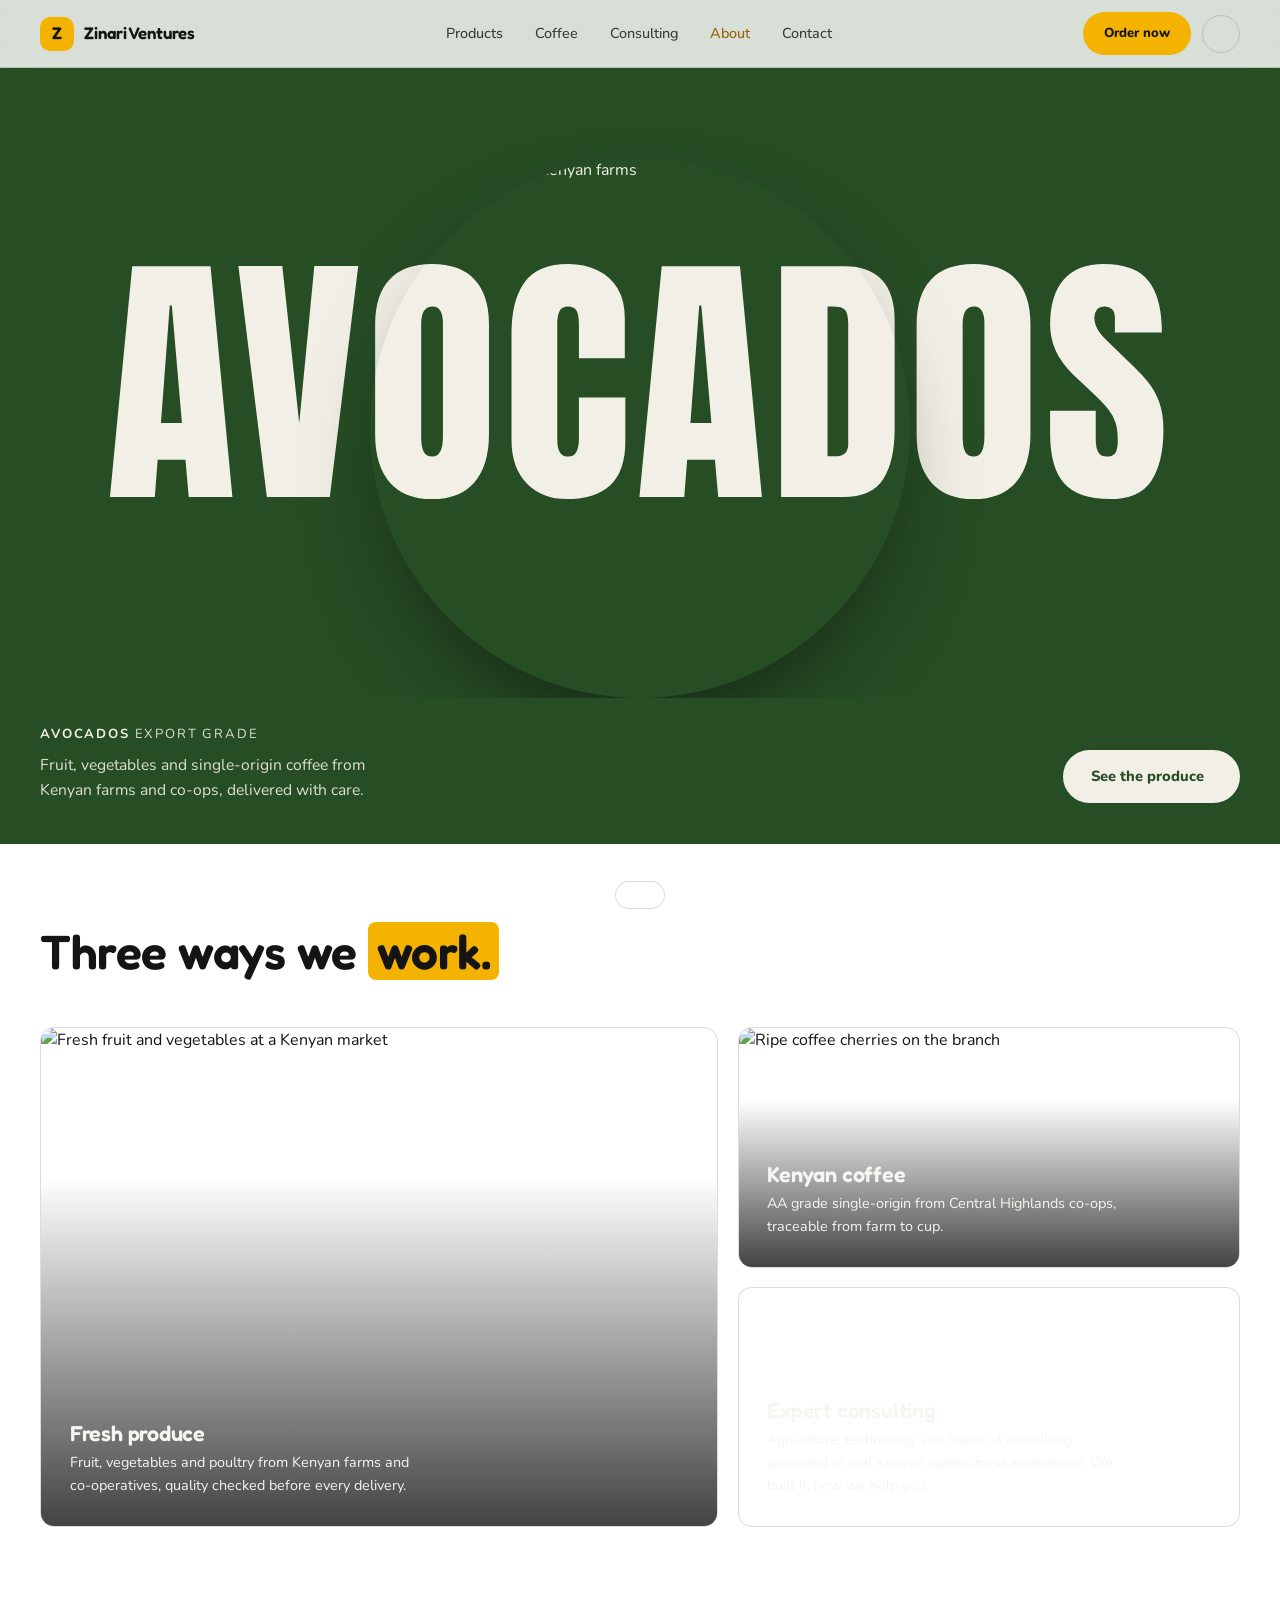
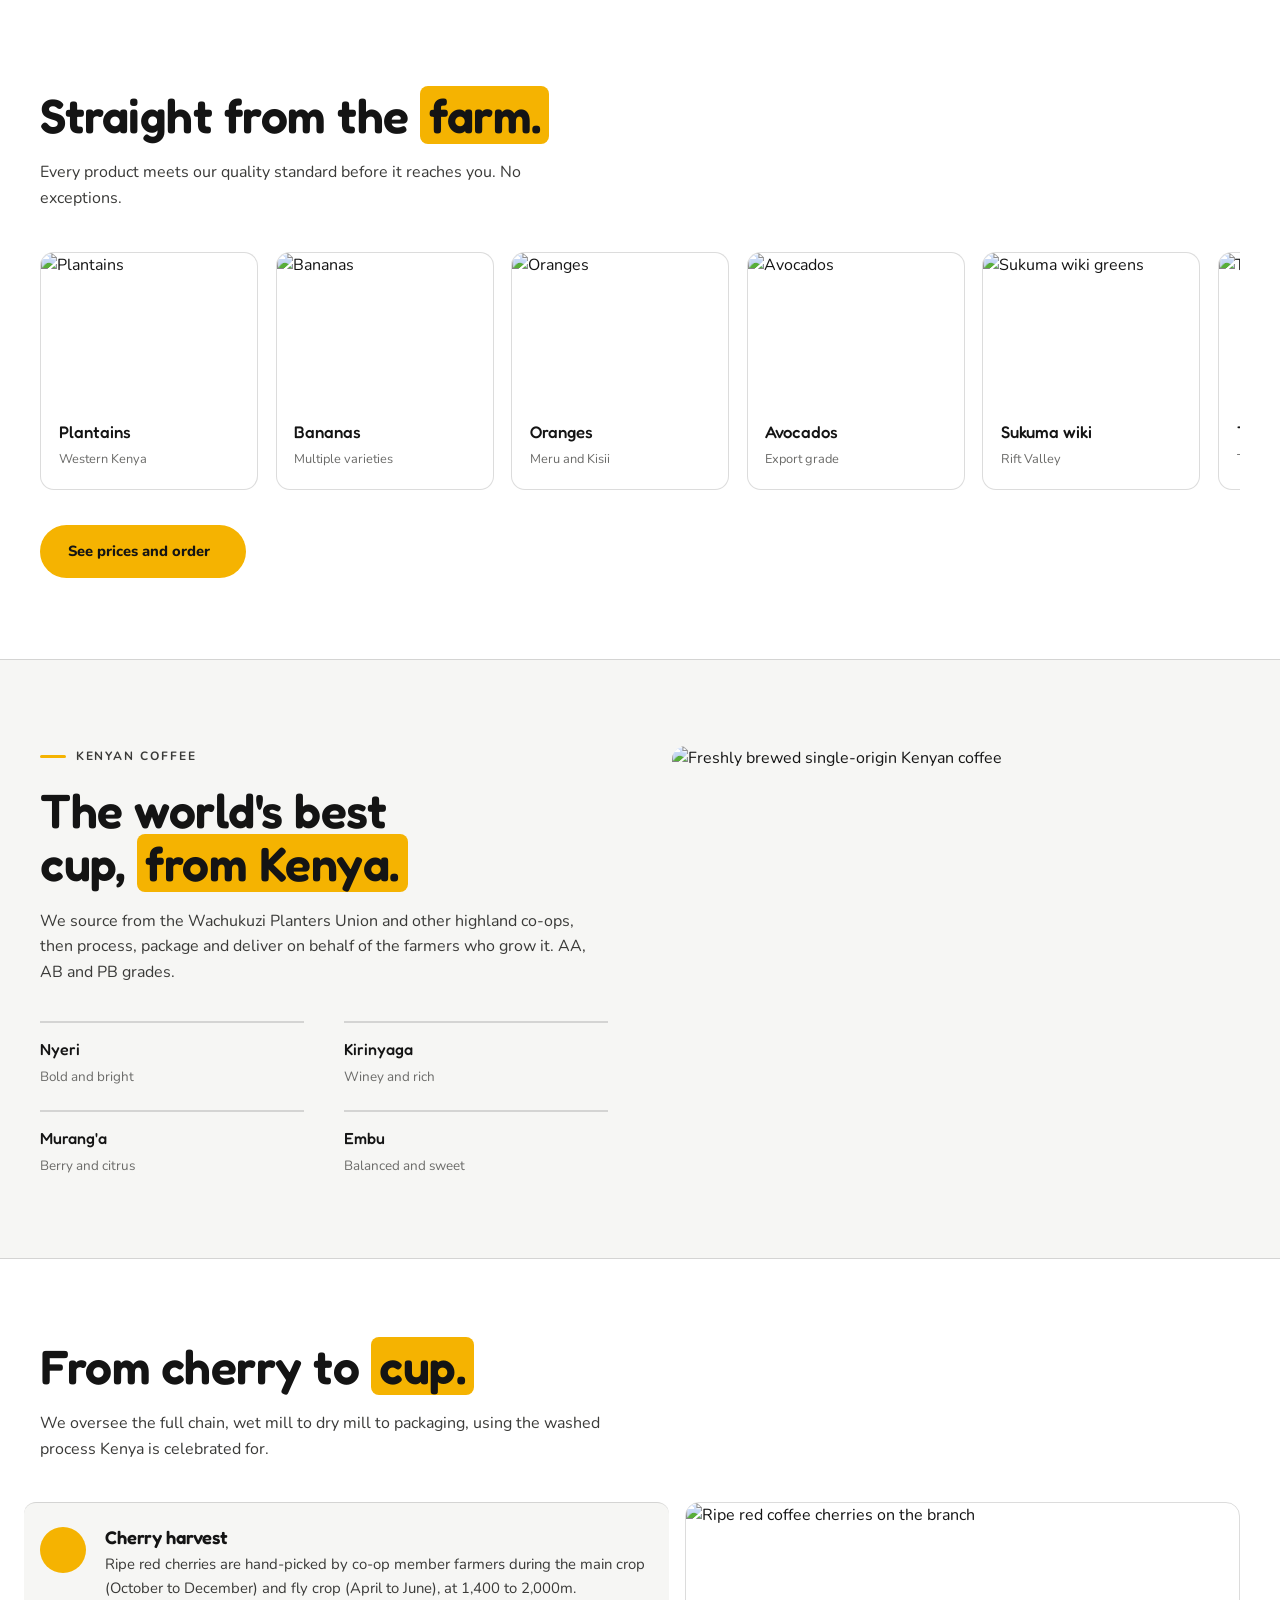
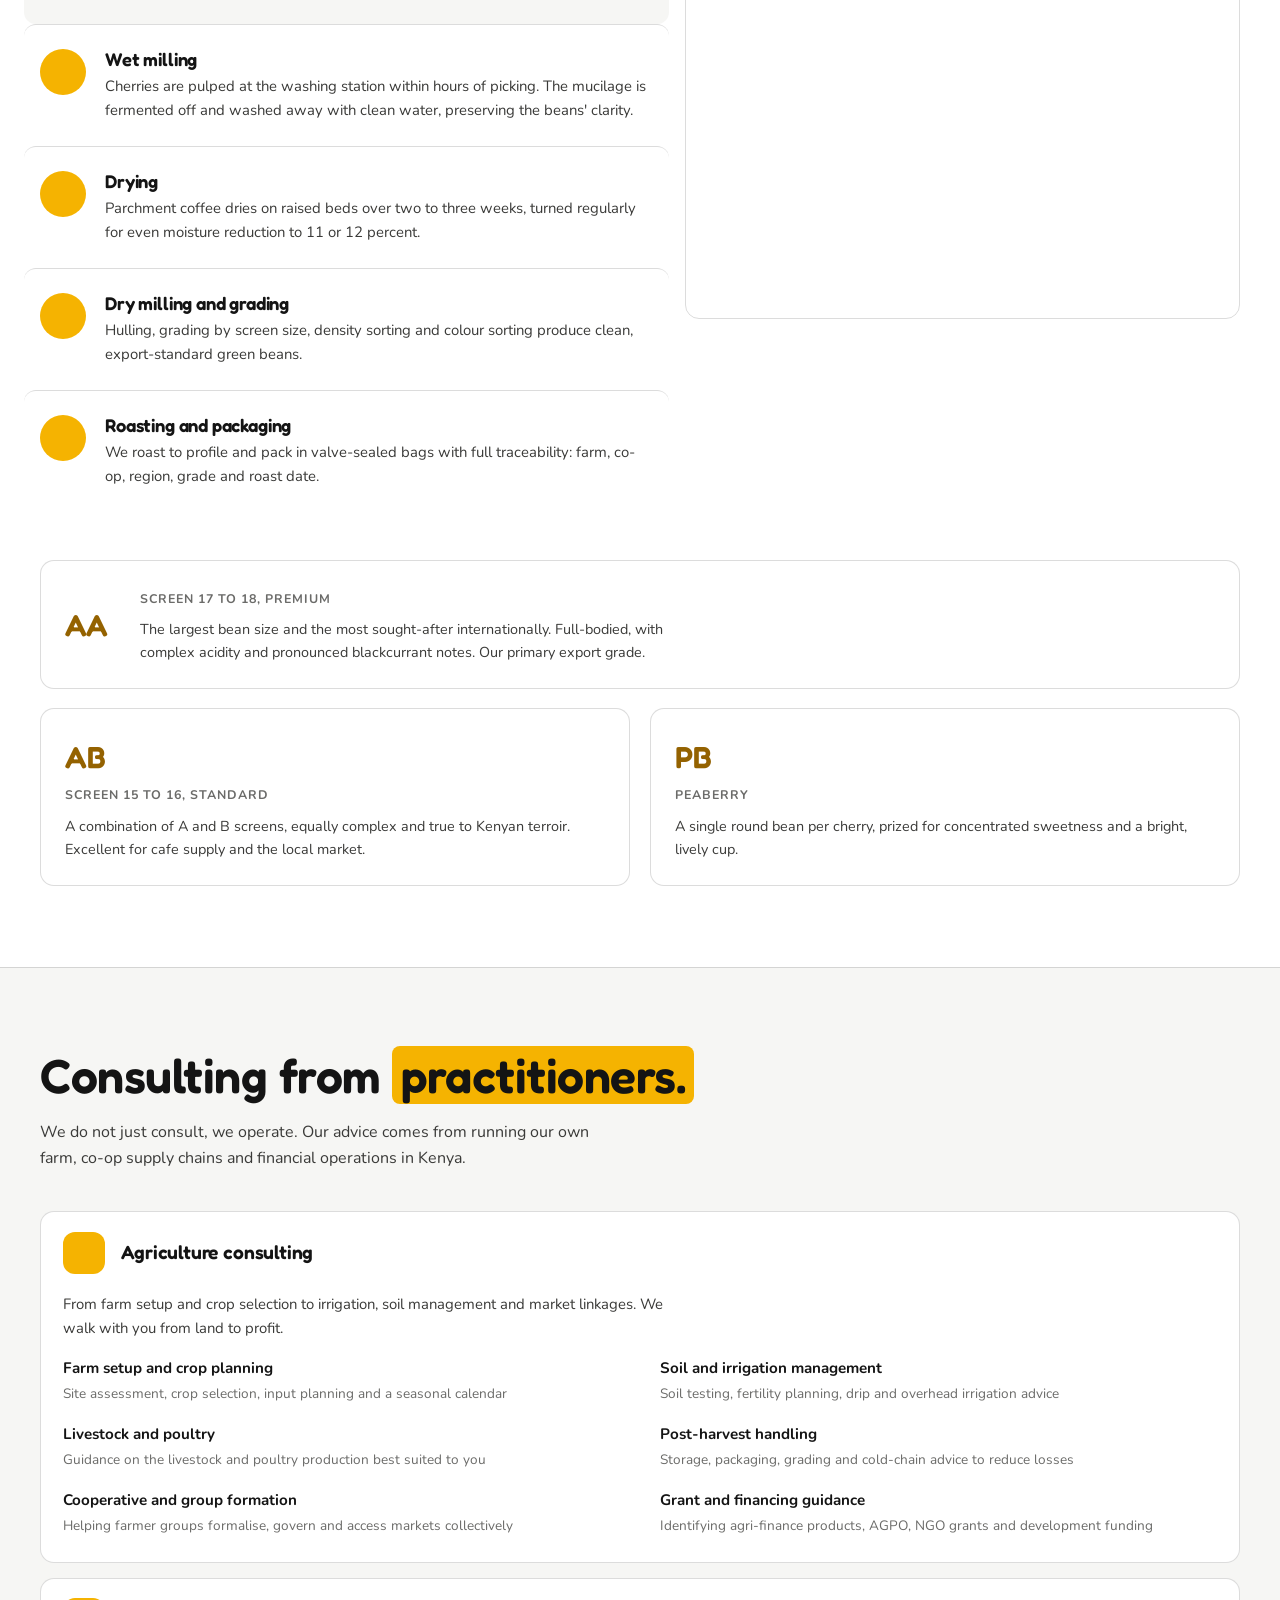
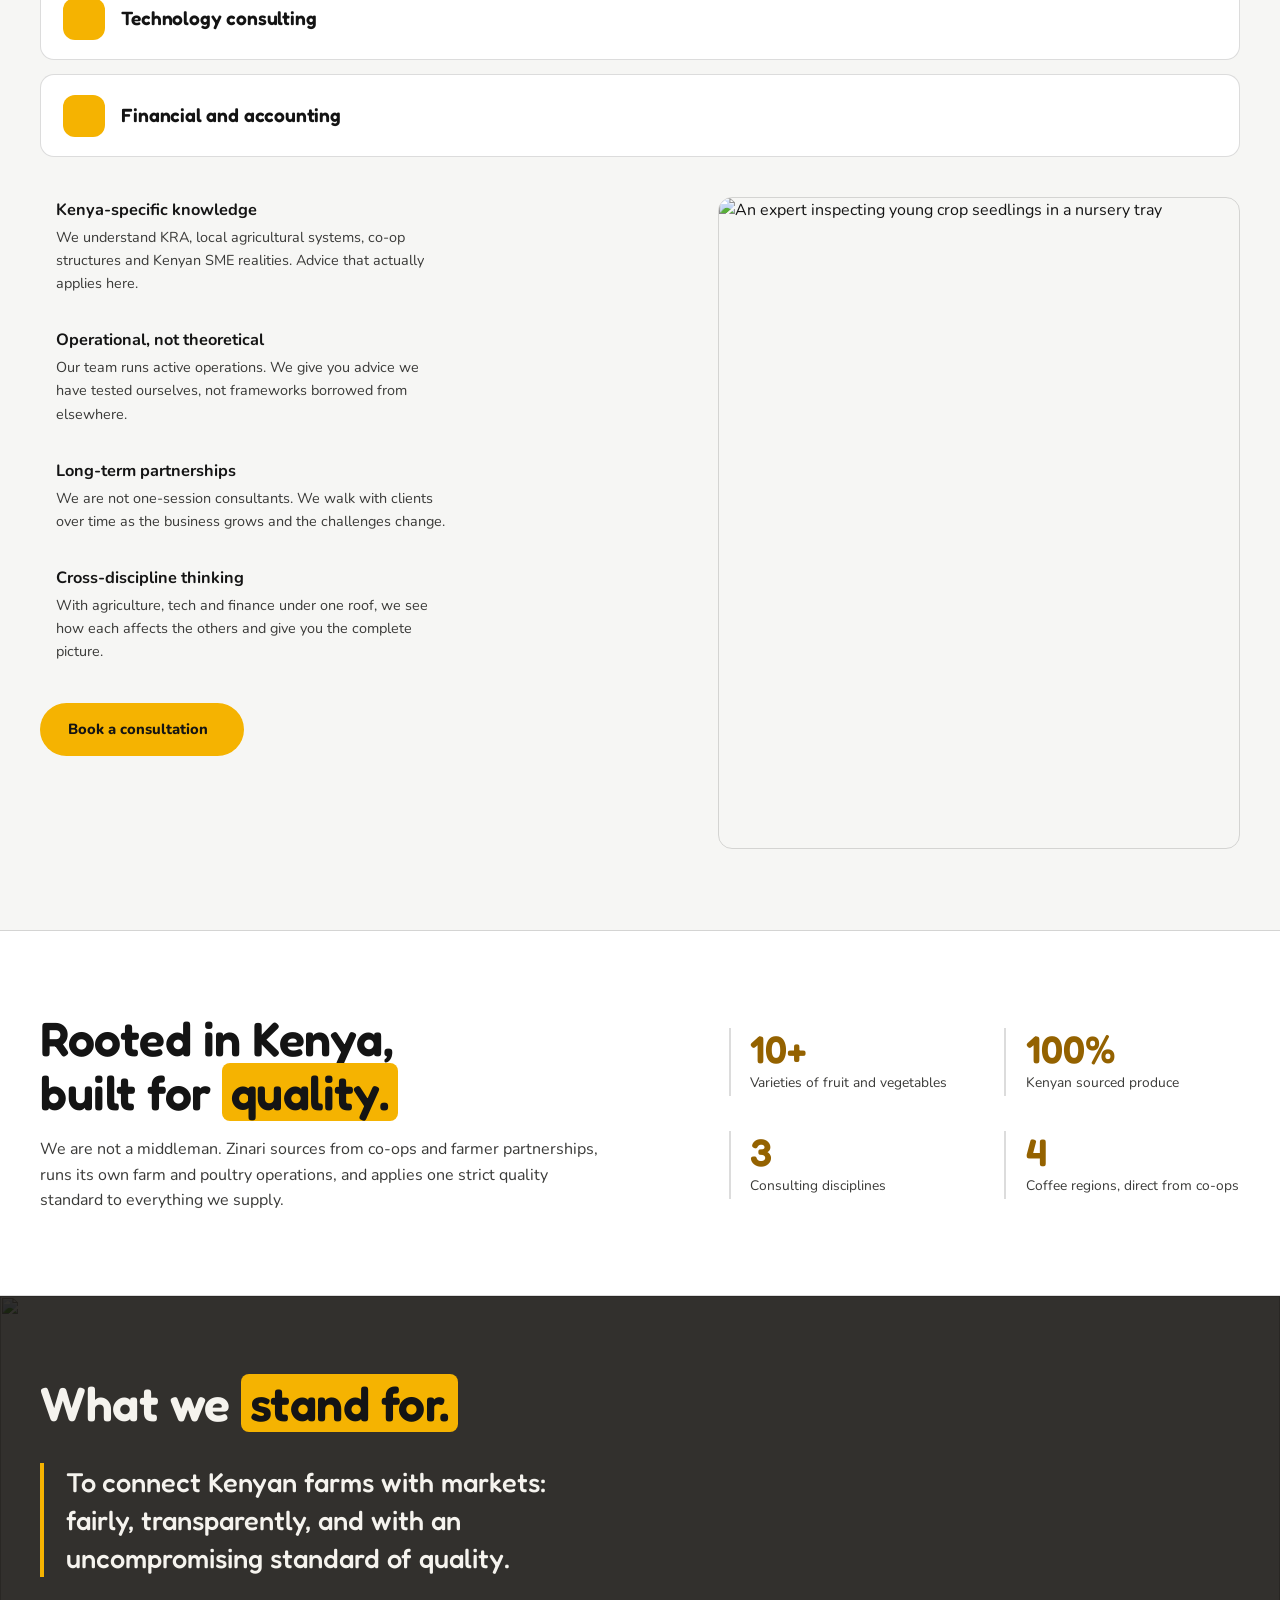
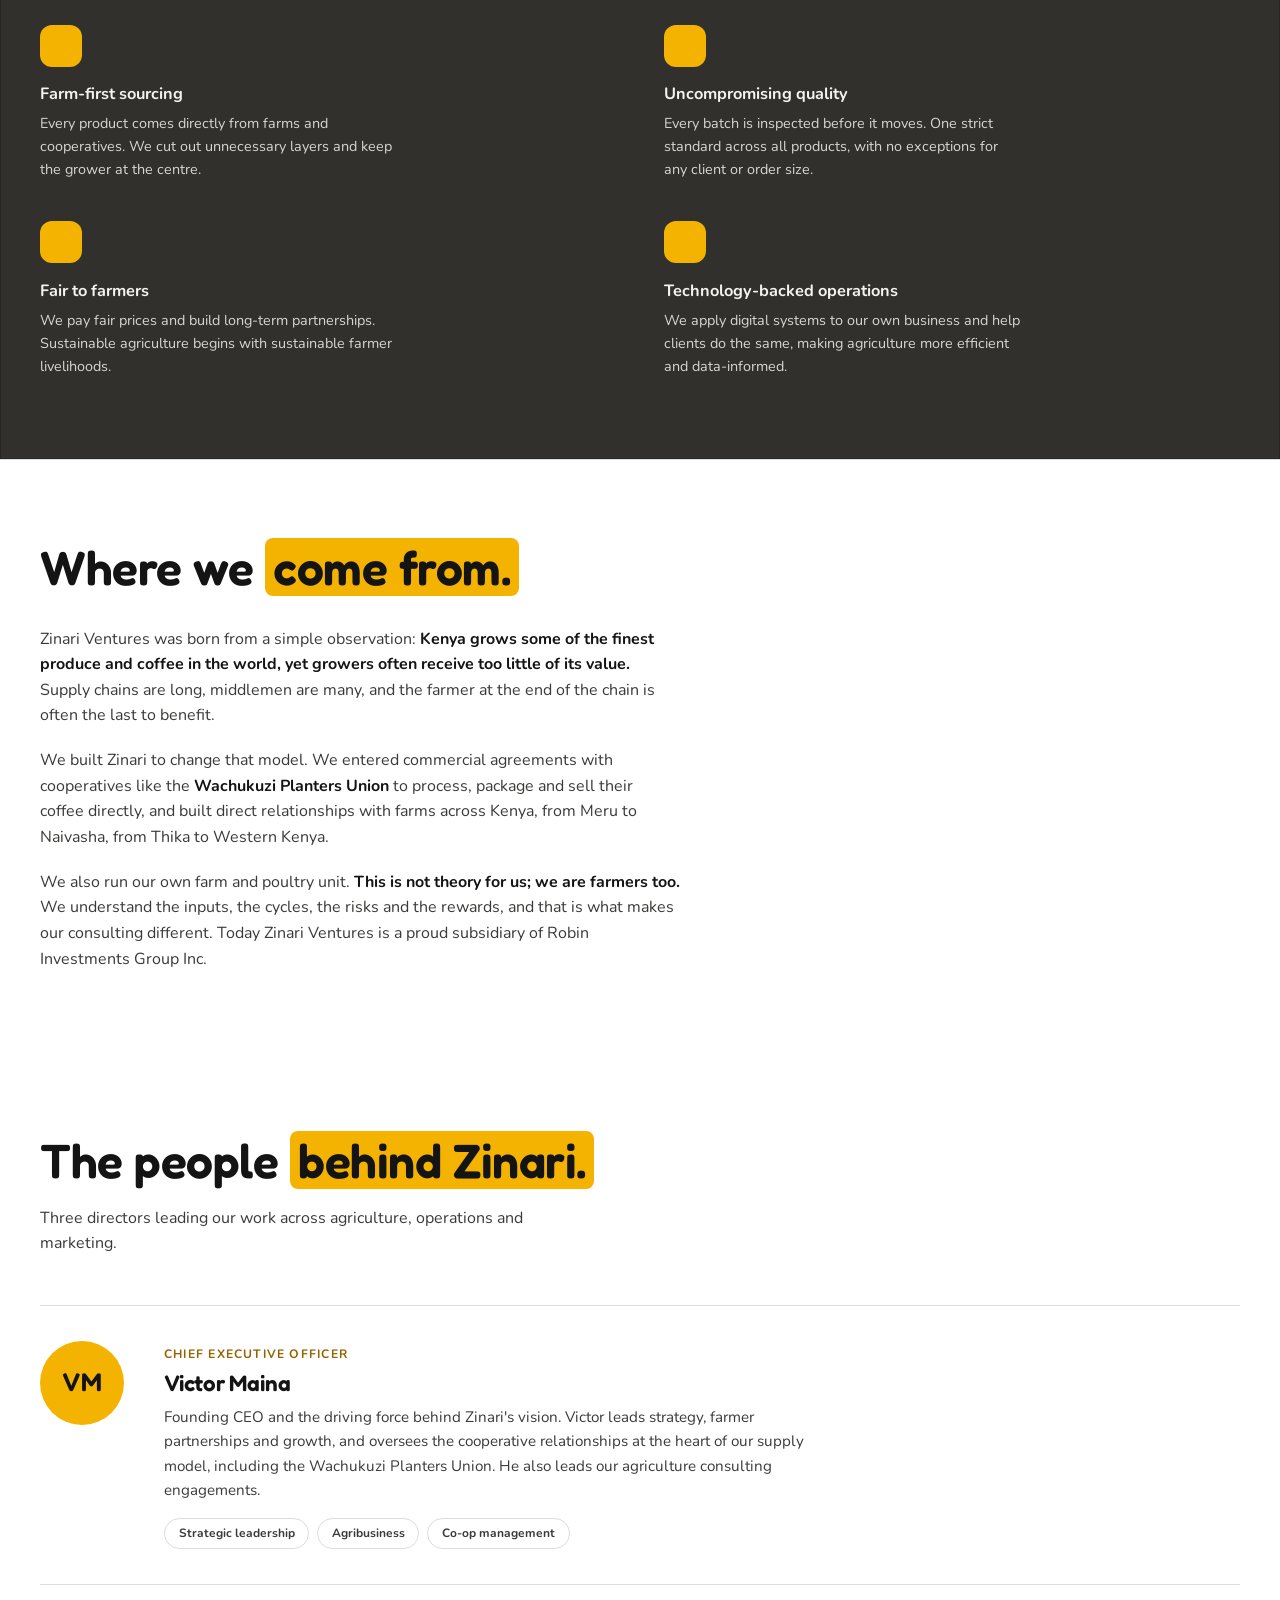
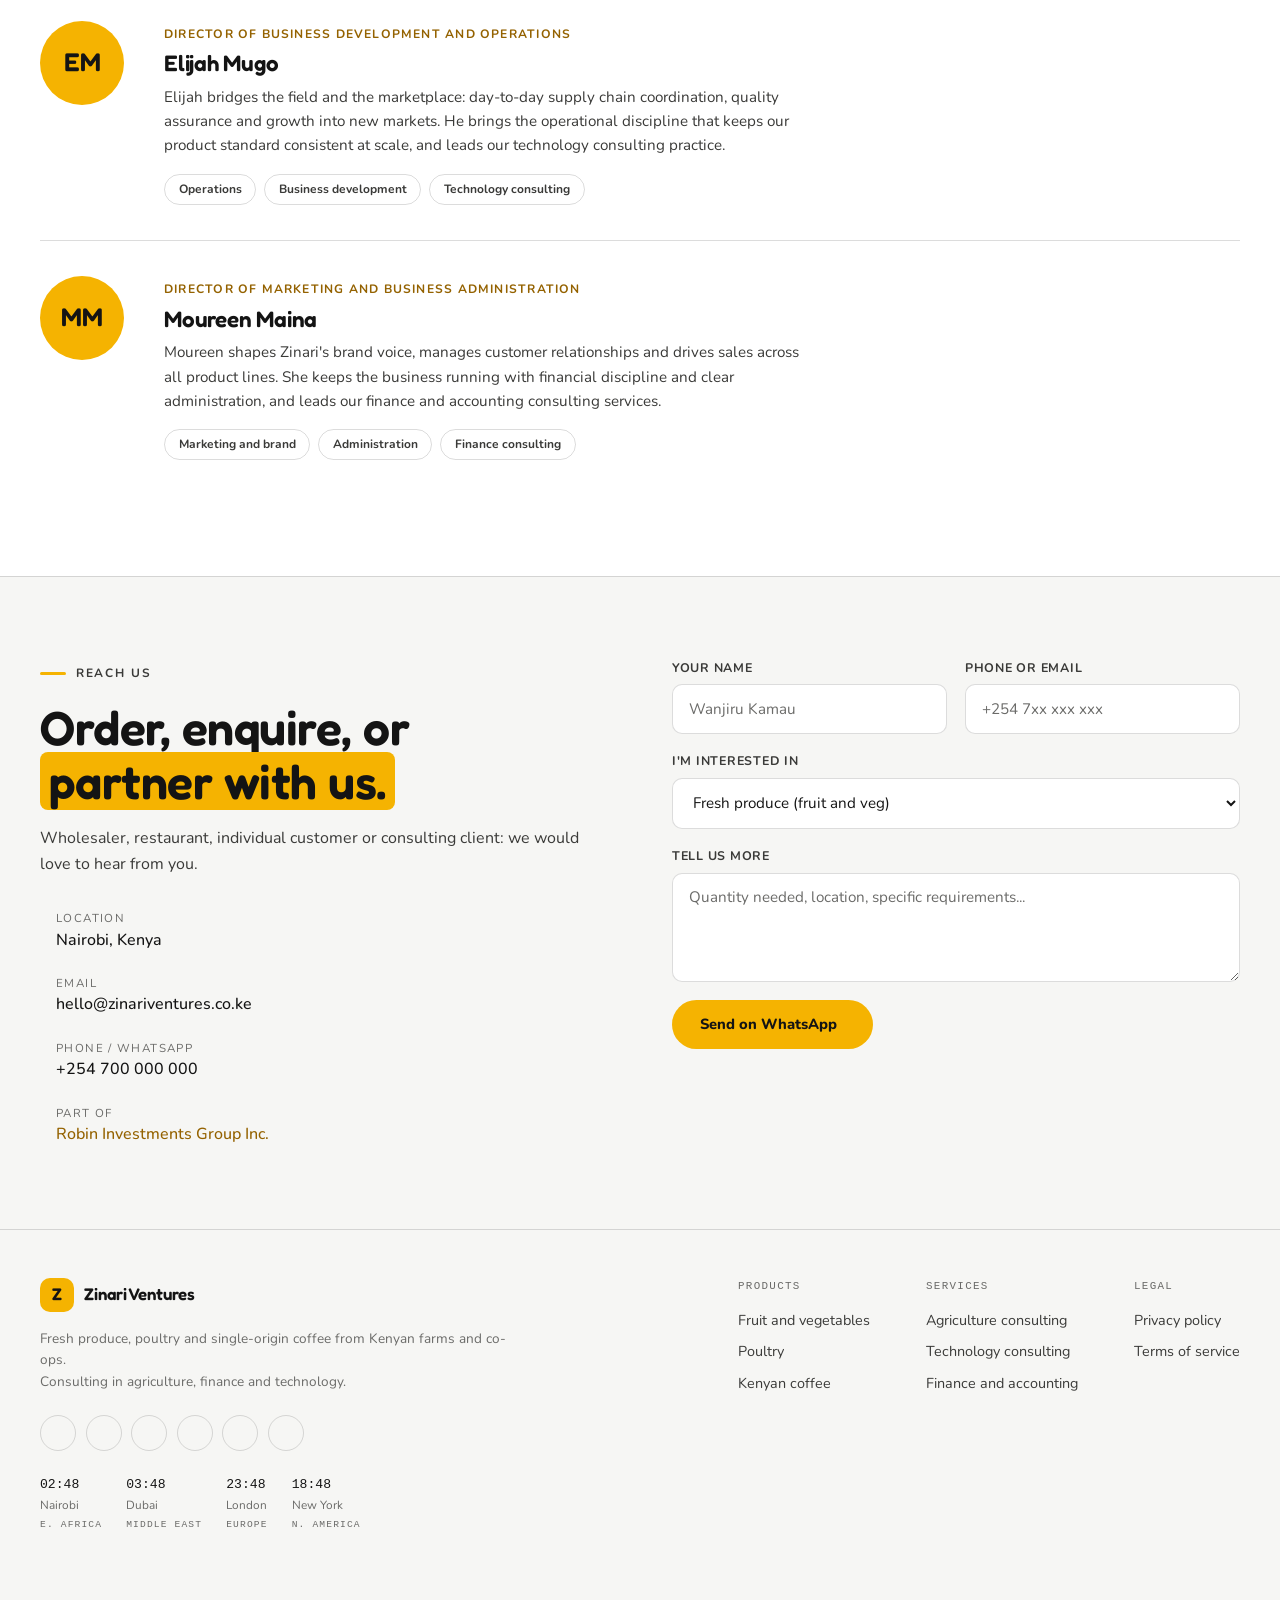
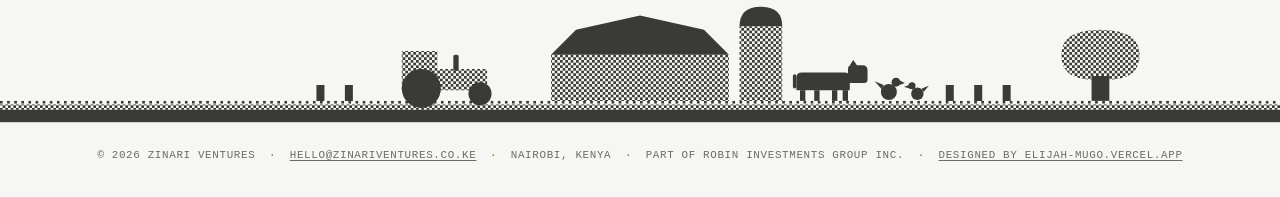
==== index.html @ 69c1999b "Zinari Ventures site: produce, coffee, consulting and shop pages Single-brand site with color-adapti" ====
<!DOCTYPE html>
<html lang="en" data-theme="light">
<head>
<meta charset="UTF-8">
<meta name="viewport" content="width=device-width, initial-scale=1.0">
<title>Zinari Ventures | From Kenyan Soil</title>
<meta name="description" content="Fresh fruit, vegetables, poultry and single-origin Kenyan coffee, sourced from farms and co-ops. Consulting in agriculture, finance and technology.">
<meta property="og:title" content="Zinari Ventures | From Kenyan Soil">
<meta property="og:description" content="Premium Kenyan produce and single-origin coffee, farm to door.">
<link rel="icon" href="data:image/svg+xml,%3Csvg xmlns='http://www.w3.org/2000/svg' viewBox='0 0 32 32'%3E%3Crect width='32' height='32' rx='8' fill='%23141414'/%3E%3Ctext x='16' y='22' font-family='Georgia' font-size='18' fill='%23F5B301' text-anchor='middle'%3EZ%3C/text%3E%3C/svg%3E">
<link rel="preconnect" href="https://fonts.googleapis.com">
<link rel="preconnect" href="https://fonts.gstatic.com" crossorigin>
<link href="https://fonts.googleapis.com/css2?family=Anton&family=Fredoka:wght@500;600;700&family=Nunito:wght@400;600;700;800&display=swap" rel="stylesheet">
<script src="https://unpkg.com/@phosphor-icons/web"></script>
<link rel="stylesheet" href="styles.css">
</head>
<body>

<!-- NAV -->
<nav class="topbar">
  <div class="wrap nav-inner">
    <a href="#top" class="nav-logo">
      <div class="nav-logo-mark">Z</div>
      <span class="nav-logo-text">Zinari Ventures</span>
    </a>
    <ul class="nav-links">
      <li><a href="products.html">Products</a></li>
      <li><a href="#coffee">Coffee</a></li>
      <li><a href="consulting.html">Consulting</a></li>
      <li><a href="#about">About</a></li>
      <li><a href="#contact">Contact</a></li>
    </ul>
    <div class="nav-actions">
      <a href="#contact" class="btn btn-fill" style="padding:0.6rem 1.25rem;font-size:0.82rem;">Order now</a>
      <button class="icon-btn" onclick="toggleTheme()" aria-label="Toggle light and dark theme"><i class="ph ph-sun" id="themeIcon"></i></button>
      <button class="icon-btn hamburger" onclick="toggleMenu()" aria-label="Open menu"><i class="ph ph-list"></i></button>
    </div>
  </div>
</nav>

<div class="mobile-menu" id="mobileMenu">
  <a href="products.html">Products</a>
  <a href="#coffee">Coffee</a>
  <a href="consulting.html">Consulting</a>
  <a href="#about">About</a>
  <a href="#contact">Contact</a>
</div>

<!-- HERO -->
<header class="hero" id="top">
  <h1 class="sr-only">Zinari Ventures: fresh Kenyan produce, coffee and consulting</h1>
  <div class="hero-stage rise" id="heroStage">
    <div class="hero-word" id="heroWord" aria-hidden="true">Avocados</div>
    <!-- Photos: Unsplash free license. Swap for real Zinari photos when available. -->
    <div class="hero-photo">
      <img id="heroImg" src="https://images.unsplash.com/photo-1519162808019-7de1683fa2ad?auto=format&fit=crop&w=800&h=800&q=80" alt="Fresh avocados from Kenyan farms">
    </div>
  </div>
  <div class="wrap hero-foot">
    <div class="rise">
      <p class="hero-meta" aria-live="polite"><strong id="heroName">Avocados</strong> <span id="heroOrigin">Export grade</span></p>
      <p class="hero-tag">Fruit, vegetables and single-origin coffee from Kenyan farms and co-ops, delivered with care.</p>
    </div>
    <div class="hero-actions rise">
      <a href="#produce" class="btn btn-ink">See the produce <i class="ph ph-arrow-right"></i></a>
    </div>
  </div>
</header>

<!-- WHAT WE DO: 3 items, asymmetric bento -->
<section id="overview">
  <div class="wrap">
    <h2 class="reveal">Three ways we <span class="tick">work.</span></h2>
    <div class="bento">
      <a href="#produce" class="cell cell-tall reveal">
        <img src="https://images.unsplash.com/photo-1734255026082-82fdc81991f0?auto=format&fit=crop&w=1000&h=1250&q=80" alt="Fresh fruit and vegetables at a Kenyan market">
        <div class="cell-body">
          <i class="ph ph-basket"></i>
          <h3>Fresh produce</h3>
          <p>Fruit, vegetables and poultry from Kenyan farms and co-operatives, quality checked before every delivery.</p>
        </div>
      </a>
      <a href="#coffee" class="cell reveal">
        <img src="https://images.unsplash.com/photo-1586095516671-d085ff58cdd4?auto=format&fit=crop&w=1000&h=620&q=80" alt="Ripe coffee cherries on the branch">
        <div class="cell-body">
          <i class="ph ph-coffee"></i>
          <h3>Kenyan coffee</h3>
          <p>AA grade single-origin from Central Highlands co-ops, traceable from farm to cup.</p>
        </div>
      </a>
      <a href="consulting.html" class="cell cell-plain reveal">
        <div class="cell-body">
          <i class="ph ph-chart-line-up"></i>
          <h3>Expert consulting</h3>
          <p>Agriculture, technology and financial consulting grounded in real Kenyan agribusiness experience. We built it, now we help you.</p>
        </div>
      </a>
    </div>
  </div>
</section>

<!-- PRODUCE RAIL -->
<section id="produce">
  <div class="wrap">
    <div class="rail-head">
      <div>
        <h2 class="reveal">Straight from the <span class="tick">farm.</span></h2>
        <p class="lede reveal">Every product meets our quality standard before it reaches you. No exceptions.</p>
      </div>
    </div>
    <div class="rail">
      <div class="rail-card"><img src="https://images.unsplash.com/photo-1617631716600-6a454b430367?auto=format&fit=crop&w=440&h=300&q=80" alt="Plantains"><div class="body"><strong>Plantains</strong><span>Western Kenya</span></div></div>
      <div class="rail-card"><img src="https://images.unsplash.com/photo-1587132137056-bfbf0166836e?auto=format&fit=crop&w=440&h=300&q=80" alt="Bananas"><div class="body"><strong>Bananas</strong><span>Multiple varieties</span></div></div>
      <div class="rail-card"><img src="https://images.unsplash.com/photo-1557800636-894a64c1696f?auto=format&fit=crop&w=440&h=300&q=80" alt="Oranges"><div class="body"><strong>Oranges</strong><span>Meru and Kisii</span></div></div>
      <div class="rail-card"><img src="https://images.unsplash.com/photo-1519162808019-7de1683fa2ad?auto=format&fit=crop&w=440&h=300&q=80" alt="Avocados"><div class="body"><strong>Avocados</strong><span>Export grade</span></div></div>
      <div class="rail-card"><img src="https://images.unsplash.com/photo-1624300477446-d379e923eca8?auto=format&fit=crop&w=440&h=300&q=80" alt="Sukuma wiki greens"><div class="body"><strong>Sukuma wiki</strong><span>Rift Valley</span></div></div>
      <div class="rail-card"><img src="https://images.unsplash.com/photo-1582284540020-8acbe03f4924?auto=format&fit=crop&w=440&h=300&q=80" alt="Tomatoes"><div class="body"><strong>Tomatoes</strong><span>Thika and Mwea</span></div></div>
      <div class="rail-card"><img src="https://images.unsplash.com/photo-1548550023-2bdb3c5beed7?auto=format&fit=crop&w=440&h=300&q=80" alt="Free-range poultry"><div class="body"><strong>Poultry</strong><span>Zinari Farms</span></div></div>
      <div class="rail-card"><img src="https://images.unsplash.com/photo-1618512496248-a07fe83aa8cb?auto=format&fit=crop&w=440&h=300&q=80" alt="Onions and garlic"><div class="body"><strong>Onions and garlic</strong><span>Naivasha</span></div></div>
    </div>
    <div class="reveal" style="margin-top:1.2rem;">
      <a href="products.html" class="btn btn-fill">See prices and order <i class="ph ph-arrow-right"></i></a>
    </div>
  </div>
</section>

<!-- COFFEE -->
<section class="coffee" id="coffee">
  <div class="wrap coffee-grid">
    <div>
      <div class="eyebrow reveal">Kenyan coffee</div>
      <h2 class="reveal">The world's best cup, <span class="tick">from Kenya.</span></h2>
      <p class="lede reveal">We source from the Wachukuzi Planters Union and other highland co-ops, then process, package and deliver on behalf of the farmers who grow it. AA, AB and PB grades.</p>
      <div class="regions reveal">
        <div class="region"><strong>Nyeri</strong><span>Bold and bright</span></div>
        <div class="region"><strong>Kirinyaga</strong><span>Winey and rich</span></div>
        <div class="region"><strong>Murang'a</strong><span>Berry and citrus</span></div>
        <div class="region"><strong>Embu</strong><span>Balanced and sweet</span></div>
      </div>
    </div>
    <div class="coffee-media reveal">
      <img src="https://images.unsplash.com/photo-1610891639877-eb78bcb416b5?auto=format&fit=crop&w=1200&h=900&q=80" alt="Freshly brewed single-origin Kenyan coffee">
    </div>
  </div>
</section>

<!-- COFFEE PROCESS + GRADES -->
<section id="process">
  <div class="wrap">
    <h2 class="reveal">From cherry to <span class="tick">cup.</span></h2>
    <p class="lede reveal">We oversee the full chain, wet mill to dry mill to packaging, using the washed process Kenya is celebrated for.</p>
    <div class="process-grid">
      <div class="steps">
        <div class="step reveal" data-img="https://images.unsplash.com/photo-1586095516671-d085ff58cdd4?auto=format&fit=crop&w=900&h=680&q=80" data-alt="Ripe red coffee cherries on the branch">
          <div class="step-badge"><i class="ph ph-basket"></i></div>
          <div>
            <h3>Cherry harvest</h3>
            <p>Ripe red cherries are hand-picked by co-op member farmers during the main crop (October to December) and fly crop (April to June), at 1,400 to 2,000m.</p>
          </div>
        </div>
        <div class="step reveal" data-img="https://images.unsplash.com/photo-1524350876685-274059332603?auto=format&fit=crop&w=900&h=680&q=80" data-alt="Milled coffee beans in a burlap sack">
          <div class="step-badge"><i class="ph ph-drop"></i></div>
          <div>
            <h3>Wet milling</h3>
            <p>Cherries are pulped at the washing station within hours of picking. The mucilage is fermented off and washed away with clean water, preserving the beans' clarity.</p>
          </div>
        </div>
        <div class="step reveal" data-img="https://images.unsplash.com/photo-1442411210769-b95c4632195e?auto=format&fit=crop&w=900&h=680&q=80" data-alt="Coffee beans spread out to dry">
          <div class="step-badge"><i class="ph ph-sun"></i></div>
          <div>
            <h3>Drying</h3>
            <p>Parchment coffee dries on raised beds over two to three weeks, turned regularly for even moisture reduction to 11 or 12 percent.</p>
          </div>
        </div>
        <div class="step reveal" data-img="https://images.unsplash.com/photo-1447933601403-0c6688de566e?auto=format&fit=crop&w=900&h=680&q=80" data-alt="Graded coffee beans ready for export">
          <div class="step-badge"><i class="ph ph-gear"></i></div>
          <div>
            <h3>Dry milling and grading</h3>
            <p>Hulling, grading by screen size, density sorting and colour sorting produce clean, export-standard green beans.</p>
          </div>
        </div>
        <div class="step reveal" data-img="https://images.unsplash.com/photo-1511537190424-bbbab87ac5eb?auto=format&fit=crop&w=900&h=680&q=80" data-alt="Coffee roaster in action">
          <div class="step-badge"><i class="ph ph-package"></i></div>
          <div>
            <h3>Roasting and packaging</h3>
            <p>We roast to profile and pack in valve-sealed bags with full traceability: farm, co-op, region, grade and roast date.</p>
          </div>
        </div>
      </div>
      <div class="process-preview reveal">
        <img id="processImg" src="https://images.unsplash.com/photo-1586095516671-d085ff58cdd4?auto=format&fit=crop&w=900&h=680&q=80" alt="Ripe red coffee cherries on the branch">
      </div>
    </div>
    <div class="grades">
      <div class="grade grade-wide reveal">
        <b>AA</b>
        <div>
          <small>Screen 17 to 18, premium</small>
          <p>The largest bean size and the most sought-after internationally. Full-bodied, with complex acidity and pronounced blackcurrant notes. Our primary export grade.</p>
        </div>
      </div>
      <div class="grade reveal">
        <b>AB</b>
        <small>Screen 15 to 16, standard</small>
        <p>A combination of A and B screens, equally complex and true to Kenyan terroir. Excellent for cafe supply and the local market.</p>
      </div>
      <div class="grade reveal">
        <b>PB</b>
        <small>Peaberry</small>
        <p>A single round bean per cherry, prized for concentrated sweetness and a bright, lively cup.</p>
      </div>
    </div>
  </div>
</section>

<!-- CONSULTING DETAIL -->
<section id="consulting" class="band">
  <div class="wrap">
    <h2 class="reveal">Consulting from <span class="tick">practitioners.</span></h2>
    <p class="lede reveal">We do not just consult, we operate. Our advice comes from running our own farm, co-op supply chains and financial operations in Kenya.</p>
    <div class="acc">
      <details class="reveal" open>
        <summary>
          <span class="acc-icon"><i class="ph ph-plant"></i></span>
          <h3>Agriculture consulting</h3>
          <i class="ph ph-caret-down acc-chev"></i>
        </summary>
        <div class="acc-body">
          <p class="acc-lede">From farm setup and crop selection to irrigation, soil management and market linkages. We walk with you from land to profit.</p>
          <div class="svc"><strong>Farm setup and crop planning</strong><span>Site assessment, crop selection, input planning and a seasonal calendar</span></div>
          <div class="svc"><strong>Soil and irrigation management</strong><span>Soil testing, fertility planning, drip and overhead irrigation advice</span></div>
          <div class="svc"><strong>Livestock and poultry</strong><span>Guidance on the livestock and poultry production best suited to you</span></div>
          <div class="svc"><strong>Post-harvest handling</strong><span>Storage, packaging, grading and cold-chain advice to reduce losses</span></div>
          <div class="svc"><strong>Cooperative and group formation</strong><span>Helping farmer groups formalise, govern and access markets collectively</span></div>
          <div class="svc"><strong>Grant and financing guidance</strong><span>Identifying agri-finance products, AGPO, NGO grants and development funding</span></div>
        </div>
      </details>
      <details class="reveal">
        <summary>
          <span class="acc-icon"><i class="ph ph-laptop"></i></span>
          <h3>Technology consulting</h3>
          <i class="ph ph-caret-down acc-chev"></i>
        </summary>
        <div class="acc-body">
          <p class="acc-lede">Practical digital transformation for agribusinesses and SMEs, solving real operational problems rather than software for its own sake.</p>
          <div class="svc"><strong>Farm management systems</strong><span>Digital tools for tracking crop cycles, inputs, labour and yields</span></div>
          <div class="svc"><strong>E-commerce and online stores</strong><span>Building and managing online catalogues and ordering platforms</span></div>
          <div class="svc"><strong>Business process automation</strong><span>Automating invoicing, orders, inventory tracking and reporting</span></div>
          <div class="svc"><strong>Mobile and web applications</strong><span>Custom-built apps for internal operations or customer-facing services</span></div>
          <div class="svc"><strong>Data and reporting dashboards</strong><span>Visualising sales, supply and operational data for better decisions</span></div>
          <div class="svc"><strong>Digital strategy and training</strong><span>Helping leadership and staff adopt technology effectively</span></div>
        </div>
      </details>
      <details class="reveal">
        <summary>
          <span class="acc-icon"><i class="ph ph-calculator"></i></span>
          <h3>Financial and accounting</h3>
          <i class="ph ph-caret-down acc-chev"></i>
        </summary>
        <div class="acc-body">
          <p class="acc-lede">Bookkeeping, financial planning, tax compliance and business structuring for SMEs and farming enterprises with ambition that needs structure.</p>
          <div class="svc"><strong>Bookkeeping and accounts</strong><span>Monthly reconciliation, ledger management and financial statements</span></div>
          <div class="svc"><strong>Tax compliance (KRA)</strong><span>iTax filing, VAT returns, PAYE and KRA correspondence management</span></div>
          <div class="svc"><strong>Business structuring</strong><span>Company registration, partnership agreements and legal structure advice</span></div>
          <div class="svc"><strong>Financial planning and budgeting</strong><span>Business plans, cash-flow projections and budget frameworks</span></div>
          <div class="svc"><strong>Farm enterprise accounting</strong><span>Cost of production, profitability per crop and season, input budgeting</span></div>
          <div class="svc"><strong>Investor and lender reporting</strong><span>Financials for bank applications, SACCO loans and investor updates</span></div>
        </div>
      </details>
    </div>
    <div class="why-split">
      <div class="why-grid">
        <div class="why reveal"><i class="ph ph-globe-hemisphere-east"></i><div><strong>Kenya-specific knowledge</strong><p>We understand KRA, local agricultural systems, co-op structures and Kenyan SME realities. Advice that actually applies here.</p></div></div>
        <div class="why reveal"><i class="ph ph-wrench"></i><div><strong>Operational, not theoretical</strong><p>Our team runs active operations. We give you advice we have tested ourselves, not frameworks borrowed from elsewhere.</p></div></div>
        <div class="why reveal"><i class="ph ph-users-three"></i><div><strong>Long-term partnerships</strong><p>We are not one-session consultants. We walk with clients over time as the business grows and the challenges change.</p></div></div>
        <div class="why reveal"><i class="ph ph-circles-three-plus"></i><div><strong>Cross-discipline thinking</strong><p>With agriculture, tech and finance under one roof, we see how each affects the others and give you the complete picture.</p></div></div>
        <div class="reveal" style="margin-top:0.5rem;"><a href="consulting.html#book" class="btn btn-fill">Book a consultation <i class="ph ph-arrow-right"></i></a></div>
      </div>
      <div class="why-media reveal">
        <img src="https://images.unsplash.com/photo-1530836369250-ef72a3f5cda8?auto=format&fit=crop&w=900&h=1100&q=80" alt="An expert inspecting young crop seedlings in a nursery tray" loading="lazy">
      </div>
    </div>
  </div>
</section>

<!-- ABOUT / WHY ZINARI -->
<section id="about">
  <div class="wrap about-grid">
    <div>
      <h2 class="reveal">Rooted in Kenya, built for <span class="tick">quality.</span></h2>
      <p class="lede reveal">We are not a middleman. Zinari sources from co-ops and farmer partnerships, runs its own farm and poultry operations, and applies one strict quality standard to everything we supply.</p>
    </div>
    <div class="stats reveal">
      <div class="stat"><b>10+</b><span>Varieties of fruit and vegetables</span></div>
      <div class="stat"><b>100%</b><span>Kenyan sourced produce</span></div>
      <div class="stat"><b>3</b><span>Consulting disciplines</span></div>
      <div class="stat"><b>4</b><span>Coffee regions, direct from co-ops</span></div>
    </div>
  </div>
</section>

<!-- MISSION AND VALUES -->
<section id="mission" class="mission">
  <div class="mission-bg" aria-hidden="true">
    <img src="https://images.unsplash.com/photo-1601584115197-04ecc0da31d7?auto=format&fit=crop&w=1600&h=900&q=80" alt="" loading="lazy">
  </div>
  <div class="wrap">
    <h2 class="reveal">What we <span class="tick">stand for.</span></h2>
    <blockquote class="mission-quote reveal">To connect Kenyan farms with markets: fairly, transparently, and with an uncompromising standard of quality.</blockquote>
    <div class="values">
      <div class="value reveal"><i class="ph ph-plant"></i><strong>Farm-first sourcing</strong><p>Every product comes directly from farms and cooperatives. We cut out unnecessary layers and keep the grower at the centre.</p></div>
      <div class="value reveal"><i class="ph ph-seal-check"></i><strong>Uncompromising quality</strong><p>Every batch is inspected before it moves. One strict standard across all products, with no exceptions for any client or order size.</p></div>
      <div class="value reveal"><i class="ph ph-handshake"></i><strong>Fair to farmers</strong><p>We pay fair prices and build long-term partnerships. Sustainable agriculture begins with sustainable farmer livelihoods.</p></div>
      <div class="value reveal"><i class="ph ph-cpu"></i><strong>Technology-backed operations</strong><p>We apply digital systems to our own business and help clients do the same, making agriculture more efficient and data-informed.</p></div>
    </div>
  </div>
</section>

<!-- STORY -->
<section id="story">
  <div class="wrap">
    <h2 class="reveal">Where we <span class="tick">come from.</span></h2>
    <div class="story-prose reveal">
      <p>Zinari Ventures was born from a simple observation: <strong>Kenya grows some of the finest produce and coffee in the world, yet growers often receive too little of its value.</strong> Supply chains are long, middlemen are many, and the farmer at the end of the chain is often the last to benefit.</p>
      <p>We built Zinari to change that model. We entered commercial agreements with cooperatives like the <strong>Wachukuzi Planters Union</strong> to process, package and sell their coffee directly, and built direct relationships with farms across Kenya, from Meru to Naivasha, from Thika to Western Kenya.</p>
      <p>We also run our own farm and poultry unit. <strong>This is not theory for us; we are farmers too.</strong> We understand the inputs, the cycles, the risks and the rewards, and that is what makes our consulting different. Today Zinari Ventures is a proud subsidiary of Robin Investments Group Inc.</p>
    </div>
  </div>
</section>

<!-- LEADERSHIP -->
<section id="team">
  <div class="wrap">
    <h2 class="reveal">The people <span class="tick">behind Zinari.</span></h2>
    <p class="lede reveal">Three directors leading our work across agriculture, operations and marketing.</p>
    <div class="team">
      <div class="member reveal">
        <div class="avatar" aria-hidden="true">VM</div>
        <div>
          <span class="member-role">Chief Executive Officer</span>
          <h3>Victor Maina</h3>
          <p>Founding CEO and the driving force behind Zinari's vision. Victor leads strategy, farmer partnerships and growth, and oversees the cooperative relationships at the heart of our supply model, including the Wachukuzi Planters Union. He also leads our agriculture consulting engagements.</p>
          <div class="tags"><span class="tag">Strategic leadership</span><span class="tag">Agribusiness</span><span class="tag">Co-op management</span></div>
        </div>
      </div>
      <div class="member reveal">
        <div class="avatar" aria-hidden="true">EM</div>
        <div>
          <span class="member-role">Director of Business Development and Operations</span>
          <h3>Elijah Mugo</h3>
          <p>Elijah bridges the field and the marketplace: day-to-day supply chain coordination, quality assurance and growth into new markets. He brings the operational discipline that keeps our product standard consistent at scale, and leads our technology consulting practice.</p>
          <div class="tags"><span class="tag">Operations</span><span class="tag">Business development</span><span class="tag">Technology consulting</span></div>
        </div>
      </div>
      <div class="member reveal">
        <div class="avatar" aria-hidden="true">MM</div>
        <div>
          <span class="member-role">Director of Marketing and Business Administration</span>
          <h3>Moureen Maina</h3>
          <p>Moureen shapes Zinari's brand voice, manages customer relationships and drives sales across all product lines. She keeps the business running with financial discipline and clear administration, and leads our finance and accounting consulting services.</p>
          <div class="tags"><span class="tag">Marketing and brand</span><span class="tag">Administration</span><span class="tag">Finance consulting</span></div>
        </div>
      </div>
    </div>
  </div>
</section>

<!-- CONTACT -->
<section class="contact" id="contact">
  <div class="wrap contact-grid">
    <div>
      <div class="eyebrow reveal">Reach us</div>
      <h2 class="reveal">Order, enquire, or <span class="tick">partner with us.</span></h2>
      <p class="lede reveal">Wholesaler, restaurant, individual customer or consulting client: we would love to hear from you.</p>
      <div class="contact-list reveal">
        <div class="contact-item"><i class="ph ph-map-pin"></i><div><small>Location</small><span>Nairobi, Kenya</span></div></div>
        <div class="contact-item"><i class="ph ph-envelope-simple"></i><div><small>Email</small><span>hello@zinariventures.co.ke</span></div></div>
        <div class="contact-item"><i class="ph ph-whatsapp-logo"></i><div><small>Phone / WhatsApp</small><span>+254 700 000 000</span></div></div>
        <div class="contact-item"><i class="ph ph-buildings"></i><div><small>Part of</small><span style="color:var(--accent-text);">Robin Investments Group Inc.</span></div></div>
      </div>
    </div>
    <form class="reveal" onsubmit="return handleContact(event)">
      <div class="form-row">
        <div class="field" id="f-name">
          <label for="c-name">Your name</label>
          <input id="c-name" type="text" placeholder="Wanjiru Kamau" autocomplete="name">
          <span class="err">Please enter your name.</span>
        </div>
        <div class="field" id="f-contact">
          <label for="c-contact">Phone or email</label>
          <input id="c-contact" type="text" placeholder="+254 7xx xxx xxx" autocomplete="tel">
          <span class="err">We need a way to reach you.</span>
        </div>
      </div>
      <div class="field">
        <label for="c-interest">I'm interested in</label>
        <select id="c-interest">
          <option>Fresh produce (fruit and veg)</option>
          <option>Kenyan coffee supply</option>
          <option>Agriculture consulting</option>
          <option>Technology consulting</option>
          <option>Financial and accounting</option>
          <option>Partnership / general enquiry</option>
        </select>
      </div>
      <div class="field">
        <label for="c-message">Tell us more</label>
        <textarea id="c-message" rows="4" placeholder="Quantity needed, location, specific requirements..."></textarea>
      </div>
      <button type="submit" class="btn btn-fill" style="align-self:flex-start;">Send on WhatsApp <i class="ph ph-paper-plane-tilt"></i></button>
    </form>
  </div>
</section>

<!-- FOOTER -->
<footer>
  <div class="wrap ftr-top">
    <div class="ftr-brand">
      <a href="#top" class="nav-logo">
        <div class="nav-logo-mark">Z</div>
        <span class="nav-logo-text">Zinari Ventures</span>
      </a>
      <div>
        <p class="ftr-note">Fresh produce, poultry and single-origin coffee from Kenyan farms and co-ops.</p>
        <p class="ftr-note">Consulting in agriculture, finance and technology.</p>
      </div>
      <div class="ftr-social" aria-label="Social media">
        <a href="#" aria-label="Facebook"><i class="ph ph-facebook-logo"></i></a>
        <a href="#" aria-label="Instagram"><i class="ph ph-instagram-logo"></i></a>
        <a href="#" aria-label="X"><i class="ph ph-x-logo"></i></a>
        <a href="#" aria-label="TikTok"><i class="ph ph-tiktok-logo"></i></a>
        <a href="#" aria-label="LinkedIn"><i class="ph ph-linkedin-logo"></i></a>
        <a href="https://wa.me/254700000000" target="_blank" rel="noopener" aria-label="WhatsApp"><i class="ph ph-whatsapp-logo"></i></a>
      </div>
      <ul class="ftr-clocks" aria-label="Local time in our markets">
        <li class="ftr-clock">
          <span class="clock-time" data-tz="Africa/Nairobi">--:--</span>
          <span class="clock-city">Nairobi</span>
          <span class="clock-zone">E. Africa</span>
        </li>
        <li class="ftr-clock">
          <span class="clock-time" data-tz="Asia/Dubai">--:--</span>
          <span class="clock-city">Dubai</span>
          <span class="clock-zone">Middle East</span>
        </li>
        <li class="ftr-clock">
          <span class="clock-time" data-tz="Europe/London">--:--</span>
          <span class="clock-city">London</span>
          <span class="clock-zone">Europe</span>
        </li>
        <li class="ftr-clock">
          <span class="clock-time" data-tz="America/New_York">--:--</span>
          <span class="clock-city">New York</span>
          <span class="clock-zone">N. America</span>
        </li>
      </ul>
    </div>
    <nav class="ftr-cols" aria-label="Footer">
      <div class="ftr-col">
        <span class="ftr-label">Products</span>
        <a href="products.html">Fruit and vegetables</a>
        <a href="products.html">Poultry</a>
        <a href="#coffee">Kenyan coffee</a>
      </div>
      <div class="ftr-col">
        <span class="ftr-label">Services</span>
        <a href="#consulting">Agriculture consulting</a>
        <a href="#consulting">Technology consulting</a>
        <a href="#consulting">Finance and accounting</a>
      </div>
      <div class="ftr-col">
        <span class="ftr-label">Legal</span>
        <a href="pages/privacy.html">Privacy policy</a>
        <a href="pages/terms.html">Terms of service</a>
      </div>
    </nav>
  </div>
  <div class="ftr-scene" aria-hidden="true">
    <svg viewBox="0 0 1440 160" preserveAspectRatio="xMidYMax slice" xmlns="http://www.w3.org/2000/svg" role="presentation" focusable="false">
      <defs>
        <pattern id="dz50" width="6" height="6" patternUnits="userSpaceOnUse">
          <rect width="3" height="3" fill="currentColor"/><rect x="3" y="3" width="3" height="3" fill="currentColor"/>
        </pattern>
        <pattern id="dz25" width="8" height="8" patternUnits="userSpaceOnUse">
          <rect width="3" height="3" fill="currentColor"/>
        </pattern>
      </defs>
      <rect x="0" y="134" width="1440" height="6" fill="url(#dz25)"/>
      <rect x="0" y="140" width="1440" height="6" fill="url(#dz50)"/>
      <rect x="0" y="146" width="1440" height="14" fill="currentColor"/>
      <path fill="currentColor" d="M356,136 V118 h9 V136 Z M388,136 V118 h9 V136 Z"/>
      <path fill="url(#dz50)" d="M452,124 V80 H492 V100 H548 V124 Z"/>
      <rect x="510" y="84" width="6" height="18" rx="2" fill="currentColor"/>
      <circle cx="474" cy="122" r="22" fill="currentColor"/>
      <circle cx="540" cy="128" r="13" fill="currentColor"/>
      <path fill="url(#dz50)" d="M620,136 V84 H820 V136 Z"/>
      <path fill="currentColor" d="M620,84 L648,56 L720,40 L792,56 L820,84 Z"/>
      <path fill="url(#dz50)" d="M832,136 V52 H880 V136 Z"/>
      <path fill="currentColor" d="M832,52 Q832,30 856,30 Q880,30 880,52 Z"/>
      <path fill="currentColor" d="M896,124 V110 Q896,104 902,104 H950 Q956,104 956,110 V124 Z M954,116 V100 Q954,96 958,96 H970 Q976,96 976,102 V112 Q976,116 972,116 Z M956,96 L960,90 L964,96 Z"/>
      <rect x="892" y="106" width="4" height="16" rx="2" fill="currentColor"/>
      <rect x="900" y="124" width="6" height="12" fill="currentColor"/>
      <rect x="916" y="124" width="6" height="12" fill="currentColor"/>
      <rect x="936" y="124" width="6" height="12" fill="currentColor"/>
      <rect x="948" y="124" width="6" height="12" fill="currentColor"/>
      <circle cx="1000" cy="126" r="9" fill="currentColor"/>
      <circle cx="1008" cy="115" r="5" fill="currentColor"/>
      <path fill="currentColor" d="M1012,113 L1018,116 L1012,118 Z M992,123 L984,114 L994,118 Z"/>
      <circle cx="1032" cy="128" r="7" fill="currentColor"/>
      <circle cx="1026" cy="119" r="4" fill="currentColor"/>
      <path fill="currentColor" d="M1023,118 L1017,120 L1023,122 Z M1039,126 L1045,119 L1037,122 Z"/>
      <path fill="currentColor" d="M1064,136 V118 h9 V136 Z M1096,136 V118 h9 V136 Z M1128,136 V118 h9 V136 Z"/>
      <path fill="url(#dz50)" d="M1224,112 Q1194,110 1194,84 Q1194,56 1238,56 Q1282,56 1282,84 Q1282,110 1252,112 Z"/>
      <rect x="1228" y="108" width="20" height="28" fill="currentColor"/>
    </svg>
  </div>
  <div class="wrap ftr-bottom">
    <span>© <span id="year">2026</span> Zinari Ventures</span>
    <span class="sep">·</span>
    <a href="mailto:hello@zinariventures.co.ke">hello@zinariventures.co.ke</a>
    <span class="sep">·</span>
    <span>Nairobi, Kenya</span>
    <span class="sep">·</span>
    <span>Part of Robin Investments Group Inc.</span>
    <span class="sep">·</span>
    <a href="https://elijah-mugo.vercel.app" target="_blank" rel="noopener">Designed by elijah-mugo.vercel.app</a>
  </div>
</footer>

<div class="toast" id="toast" role="status"></div>

<script src="app.js"></script>
</body>
</html>
---- styles.css ----
/* ============================================================
   ZINARI VENTURES.
   Theme: black and yellow, dual-mode (white light default / near-black dark).
   --accent is yellow for fills and bars (always with black ink on top);
   --accent-text is deep amber for yellow-toned text and icons on light
   ground, so small text keeps WCAG AA. Hero carries its own per-produce
   palette and is independent of these tokens.
   Shape rule: containers 14px, interactive elements pill, inputs 10px.
   ============================================================ */

:root[data-theme="light"] {
  --bg: #FFFFFF;
  --bg-2: #F6F6F4;
  --surface: #FFFFFF;
  --text: #141414;
  --text-dim: #3A3A38;
  --text-muted: #6B6B69;
  --line: rgba(20,20,20,0.15);
  --accent: #F5B301;
  --accent-strong: #D89B00;
  --accent-text: #946200;
  --accent-ink: #141414;
  --err: #B3372B;
  --scrim: linear-gradient(180deg, rgba(20,20,20,0.0) 30%, rgba(20,20,20,0.8) 100%);
}
:root[data-theme="dark"] {
  --bg: #131313;
  --bg-2: #191919;
  --surface: #1F1F1E;
  --text: #F2F2EF;
  --text-dim: #C8C8C4;
  --text-muted: #979792;
  --line: rgba(242,242,239,0.13);
  --accent: #FFC933;
  --accent-strong: #FFD75E;
  --accent-text: #FFC933;
  --accent-ink: #191100;
  --err: #E8705C;
  --scrim: linear-gradient(180deg, rgba(19,19,19,0.05) 30%, rgba(19,19,19,0.88) 100%);
}

* { margin: 0; padding: 0; box-sizing: border-box; }
html { scroll-behavior: smooth; }
body {
  background: var(--bg);
  color: var(--text);
  font-family: 'Nunito', system-ui, sans-serif;
  font-size: 1rem;
  line-height: 1.6;
  -webkit-font-smoothing: antialiased;
  transition: background 0.35s, color 0.35s;
}
img { max-width: 100%; display: block; }
a { color: inherit; }
::selection { background: var(--accent); color: var(--accent-ink); }

.wrap { max-width: 1280px; margin: 0 auto; padding: 0 clamp(1.25rem, 4vw, 2.5rem); }

h1, h2, h3 {
  font-family: 'Fredoka', 'Nunito', sans-serif;
  font-weight: 600;
  letter-spacing: -0.01em;
  line-height: 1.12;
  text-wrap: balance;
}
h2 { font-size: clamp(1.9rem, 4.2vw, 3rem); }
.sr-only {
  position: absolute; width: 1px; height: 1px; padding: 0; margin: -1px;
  overflow: hidden; clip: rect(0 0 0 0); white-space: nowrap; border: 0;
}
h2 .tick {
  color: var(--accent-ink); background: var(--accent);
  padding: 0 0.18em; border-radius: 8px;
  box-decoration-break: clone; -webkit-box-decoration-break: clone;
}
.lede { color: var(--text-dim); max-width: 56ch; margin-top: 1.1rem; }

.eyebrow {
  display: inline-flex; align-items: center; gap: 0.6rem;
  font-size: 0.75rem; font-weight: 700; letter-spacing: 0.16em; text-transform: uppercase;
  color: var(--text-dim); margin-bottom: 1.1rem;
}
.eyebrow::before { content: ''; width: 26px; height: 3px; background: var(--accent); border-radius: 2px; }

/* Buttons: pill, tactile, AA contrast both themes */
.btn {
  display: inline-flex; align-items: center; gap: 0.5rem;
  padding: 0.85rem 1.7rem; border-radius: 999px;
  font-family: 'Nunito', sans-serif; font-weight: 800; font-size: 0.92rem;
  text-decoration: none; cursor: pointer; border: 1px solid transparent;
  transition: transform 0.2s, background 0.25s, border-color 0.25s, color 0.25s;
  white-space: nowrap;
}
.btn:active { transform: translateY(1px) scale(0.98); }
.btn:focus-visible, a:focus-visible, button:focus-visible, input:focus-visible, select:focus-visible, textarea:focus-visible {
  outline: 2px solid var(--accent-text); outline-offset: 3px;
}
.btn-fill { background: var(--accent); color: var(--accent-ink); }
.btn-fill:hover { background: var(--accent-strong); transform: translateY(-2px); }
.btn-ghost { border-color: var(--line); color: var(--text); }
.btn-ghost:hover { border-color: var(--accent); color: var(--accent-text); transform: translateY(-2px); }

/* ---------- NAV ---------- */
.topbar {
  position: fixed; top: 0; left: 0; right: 0; z-index: 50;
  height: 68px; display: flex; align-items: center;
  background: color-mix(in srgb, var(--bg) 82%, transparent);
  backdrop-filter: blur(14px); -webkit-backdrop-filter: blur(14px);
  border-bottom: 1px solid var(--line);
}
@media (max-width: 559px) { .nav-actions .btn { display: none; } }
.nav-inner { display: flex; align-items: center; justify-content: space-between; width: 100%; }
.nav-logo { display: flex; align-items: center; gap: 0.65rem; text-decoration: none; }
.nav-logo-mark {
  width: 34px; height: 34px; border-radius: 10px;
  background: var(--accent); color: var(--accent-ink);
  display: grid; place-items: center;
  font-family: 'Fredoka', sans-serif; font-weight: 600; font-size: 1.05rem;
}
.nav-logo-text { font-family: 'Fredoka', sans-serif; font-weight: 600; font-size: 1.05rem; }
.nav-links { display: flex; gap: 2rem; list-style: none; }
.nav-links a {
  text-decoration: none; font-size: 0.9rem; font-weight: 500; color: var(--text-dim);
  transition: color 0.2s;
}
.nav-links a:hover, .nav-links a.active { color: var(--text); }
.nav-links a.active { color: var(--accent-text); }
.nav-actions { display: flex; align-items: center; gap: 0.7rem; }
.icon-btn {
  width: 38px; height: 38px; border-radius: 999px; border: 1px solid var(--line);
  background: none; color: var(--text); cursor: pointer;
  display: grid; place-items: center; font-size: 1.05rem;
  transition: border-color 0.2s, color 0.2s;
}
.icon-btn:hover { border-color: var(--accent); color: var(--accent-text); }
.hamburger { display: none; }

.mobile-menu {
  position: fixed; inset: 68px 0 auto 0; z-index: 49;
  background: var(--bg); border-bottom: 1px solid var(--line);
  display: none; flex-direction: column; padding: 1rem 1.5rem 1.5rem;
}
.mobile-menu.open { display: flex; }
.mobile-menu a {
  text-decoration: none; padding: 0.85rem 0; font-weight: 500;
  border-bottom: 1px solid var(--line); color: var(--text);
}
.mobile-menu a:last-child { border-bottom: none; }

/* ---------- HERO (mobile first) ----------
   Full-bleed poster: giant produce name behind an oversized photo.
   Background and ink retint per produce; every bg/ink pair in the
   PRODUCE data holds WCAG AA contrast, muted text capped at 90% ink. */
.hero {
  position: relative;
  background: var(--p-bg, #274D25);
  color: var(--p-ink, #F2F0E6);
  padding-top: 68px;
}
.hero-stage {
  position: relative;
  min-height: 66dvh;
  display: grid; place-items: center;
  overflow: hidden;
}
.hero-word {
  position: absolute; inset: 0;
  display: grid; place-items: center;
  font-family: 'Anton', sans-serif;
  text-transform: uppercase;
  letter-spacing: 0.02em;
  line-height: 1;
  color: var(--p-ink);
  white-space: nowrap;
  user-select: none;
}
.hero-photo {
  position: relative; z-index: 1;
  width: min(74vw, 56dvh);
  aspect-ratio: 1;
  margin-top: 9dvh;
}
.hero-photo img {
  width: 100%; height: 100%; object-fit: cover; border-radius: 50%;
  box-shadow: 0 42px 90px -30px rgba(0,0,0,0.55);
}
.hero-stage.swapping .hero-photo img { opacity: 0; transform: scale(0.95); }
.hero-stage.swapping .hero-word { opacity: 0; }
@media (prefers-reduced-motion: no-preference) {
  .hero { transition: background-color 0.7s ease, color 0.7s ease; }
  .hero-photo img { transition: opacity 0.35s ease, transform 0.35s ease; }
  .hero-word { transition: opacity 0.35s ease; }
}
.hero-foot {
  display: flex; flex-direction: column; gap: 1.5rem;
  padding-top: 1.6rem; padding-bottom: 2.2rem;
}
.hero-meta { font-size: 0.82rem; text-transform: uppercase; letter-spacing: 0.14em; color: color-mix(in srgb, var(--p-ink) 90%, transparent); }
.hero-meta strong { font-weight: 700; color: var(--p-ink); }
.hero-tag { margin-top: 0.5rem; max-width: 38ch; font-size: 0.98rem; color: color-mix(in srgb, var(--p-ink) 90%, transparent); }
.hero-actions { display: flex; align-items: center; gap: 0.9rem; flex-wrap: wrap; }
.btn-ink { background: var(--p-ink); color: var(--p-bg); }
.btn-ink:hover { transform: translateY(-2px); }
.hero :focus-visible { outline: 2px solid var(--p-ink); outline-offset: 3px; }

@media (min-width: 768px) {
  .hero-stage { min-height: 68dvh; }
  .hero-photo { width: min(44vw, 60dvh); margin-top: 10dvh; }
  .hero-foot {
    flex-direction: row; align-items: flex-end; justify-content: space-between;
    padding-bottom: 2.6rem;
  }
}

/* Entry animation (hero only, staggered) */
@media (prefers-reduced-motion: no-preference) {
  .rise { opacity: 0; transform: translateY(22px); animation: rise 0.8s cubic-bezier(0.16,1,0.3,1) forwards; }
  .rise:nth-child(2) { animation-delay: 0.1s; }
  .rise:nth-child(3) { animation-delay: 0.2s; }
  .rise:nth-child(4) { animation-delay: 0.3s; }
  @keyframes rise { to { opacity: 1; transform: none; } }
  .reveal { opacity: 0; transform: translateY(26px); transition: opacity 0.7s cubic-bezier(0.16,1,0.3,1), transform 0.7s cubic-bezier(0.16,1,0.3,1); }
  .reveal.in { opacity: 1; transform: none; }
}

/* ---------- SECTIONS ---------- */
section { padding: clamp(4rem, 9vh, 7rem) 0; }

/* Bento: 3 items, 3 asymmetric cells, image-backed */
.bento {
  display: grid; grid-template-columns: 1.35fr 1fr; grid-template-rows: auto auto;
  gap: 1.2rem; margin-top: 3rem;
}
.cell {
  position: relative; border-radius: 14px; overflow: hidden;
  border: 1px solid var(--line); text-decoration: none; color: var(--text);
  min-height: 240px; display: flex; align-items: flex-end;
  transition: transform 0.3s, border-color 0.3s;
}
.cell:hover { transform: translateY(-5px); border-color: var(--accent); }
.cell img { position: absolute; inset: 0; width: 100%; height: 100%; object-fit: cover; }
.cell::after { content: ''; position: absolute; inset: 0; background: var(--scrim); }
.cell-body { position: relative; z-index: 1; padding: 1.8rem; }
.cell-body i { font-size: 1.7rem; color: var(--accent-strong); }
:root[data-theme="light"] .cell-body i,
:root[data-theme="light"] .cell-body h3,
:root[data-theme="light"] .cell-body p { color: #F7F5F1; }
:root[data-theme="light"] .cell-body i { color: #FFC933; }
.cell-body h3 { font-size: 1.35rem; margin: 0.6rem 0 0.35rem; color: #F2EFEA; }
.cell-body p { font-size: 0.9rem; color: rgba(242,239,234,0.82); max-width: 40ch; }
.cell-tall { grid-row: span 2; min-height: 500px; }
.cell-plain { background: var(--surface); }
.cell-plain::after { display: none; }
.cell-plain .cell-body h3 { color: var(--text); }
.cell-plain .cell-body p { color: var(--text-dim); }
.cell-plain .cell-body i { color: var(--accent-text); }

/* Produce: horizontal scroll-snap rail */
.rail-head { display: flex; align-items: flex-end; justify-content: space-between; gap: 2rem; flex-wrap: wrap; }
.rail {
  display: flex; gap: 1.1rem; margin-top: 2.5rem;
  overflow-x: auto; scroll-snap-type: x mandatory; padding-bottom: 1rem;
  scrollbar-width: thin; scrollbar-color: var(--line) transparent;
}
.rail-card {
  flex: 0 0 218px; scroll-snap-align: start;
  background: var(--surface); border: 1px solid var(--line); border-radius: 14px;
  overflow: hidden; transition: transform 0.3s, border-color 0.3s;
}
.rail-card:hover { transform: translateY(-4px); border-color: var(--accent); }
.rail-card img { height: 150px; width: 100%; object-fit: cover; }
.rail-card .body { padding: 1rem 1.1rem 1.2rem; }
.rail-card strong { font-family: 'Fredoka', sans-serif; font-weight: 500; font-size: 1.05rem; }
.rail-card span { display: block; font-size: 0.8rem; color: var(--text-muted); margin-top: 0.2rem; }

/* Coffee: same theme family, deeper tint (no theme flip) */
.coffee { background: var(--bg-2); border-top: 1px solid var(--line); border-bottom: 1px solid var(--line); }
.coffee-grid { display: grid; grid-template-columns: 1fr 1fr; gap: clamp(2.5rem, 5vw, 5rem); align-items: center; }
.coffee-media { border-radius: 14px; overflow: hidden; aspect-ratio: 4 / 3; }
.coffee-media img { width: 100%; height: 100%; object-fit: cover; }
.regions { margin-top: 2.2rem; display: grid; grid-template-columns: 1fr 1fr; gap: 1.4rem 2.5rem; }
.region { border-top: 2px solid var(--line); padding-top: 0.9rem; }
.region:hover { border-top-color: var(--accent); }
.region strong { font-family: 'Fredoka', sans-serif; font-weight: 500; }
.region span { display: block; font-size: 0.84rem; color: var(--text-muted); margin-top: 0.15rem; }

/* About / stats: no cards, hairline stat row */
.about-grid { display: grid; grid-template-columns: 1.1fr 0.9fr; gap: clamp(2.5rem, 5vw, 5rem); align-items: center; }
.stats { display: grid; grid-template-columns: 1fr 1fr; gap: 2.2rem 2.5rem; }
.stat { border-left: 2px solid var(--line); padding-left: 1.2rem; }
.stat b {
  font-family: 'Fredoka', sans-serif; font-weight: 600; font-size: 2.4rem;
  font-variant-numeric: tabular-nums; color: var(--accent-text); display: block; line-height: 1.1;
}
.stat span { font-size: 0.86rem; color: var(--text-dim); }

/* Contact */
.contact { background: var(--bg-2); border-top: 1px solid var(--line); }
.contact-grid { display: grid; grid-template-columns: 1fr 1fr; gap: clamp(2.5rem, 5vw, 5rem); align-items: start; }
.contact-list { margin-top: 2rem; display: flex; flex-direction: column; gap: 1.3rem; }
.contact-item { display: flex; gap: 1rem; align-items: flex-start; }
.contact-item i { color: var(--accent-text); font-size: 1.25rem; margin-top: 0.15rem; }
.contact-item small { display: block; font-size: 0.72rem; letter-spacing: 0.12em; text-transform: uppercase; color: var(--text-muted); }
.contact-item span { font-weight: 500; }

form { display: flex; flex-direction: column; gap: 1.1rem; }
.form-row { display: grid; grid-template-columns: 1fr 1fr; gap: 1.1rem; }
.field { display: flex; flex-direction: column; gap: 0.4rem; }
.field label { font-size: 0.78rem; font-weight: 700; letter-spacing: 0.06em; text-transform: uppercase; color: var(--text-dim); }
.field input, .field select, .field textarea {
  background: var(--surface); border: 1px solid var(--line); border-radius: 10px;
  padding: 0.85rem 1rem; color: var(--text);
  font-family: 'Nunito', sans-serif; font-size: 0.95rem;
  transition: border-color 0.25s;
}
.field input::placeholder, .field textarea::placeholder { color: var(--text-muted); }
.field input:focus, .field select:focus, .field textarea:focus { border-color: var(--accent-text); outline: none; }
.field textarea { resize: vertical; }
.field .err { display: none; font-size: 0.8rem; color: var(--err); }
.field.invalid input { border-color: var(--err); }
.field.invalid .err { display: block; }

.toast {
  position: fixed; bottom: 1.5rem; left: 50%; transform: translate(-50%, 120%);
  background: var(--surface); border: 1px solid var(--line); border-radius: 999px;
  padding: 0.8rem 1.5rem; font-size: 0.9rem; z-index: 60;
  transition: transform 0.4s cubic-bezier(0.16,1,0.3,1);
}
.toast.show { transform: translate(-50%, 0); }

/* Footer: light precision footer (mobile first).
   Brand column with notes and world clocks, right link columns with
   mono uppercase labels, centered mono bottom bar. */
footer {
  background: var(--bg-2);
  border-top: 1px solid var(--line);
  padding: 3rem 0 2rem;
}
.ftr-top { display: grid; grid-template-columns: 1fr; gap: 2.5rem; }
.ftr-brand { display: flex; flex-direction: column; gap: 1rem; max-width: 30rem; }
.ftr-note { font-size: 0.85rem; line-height: 1.6; color: var(--text-muted); }
.ftr-clocks { list-style: none; display: flex; flex-wrap: wrap; gap: 1.5rem; margin-top: 0.4rem; padding: 0; }
.ftr-clock { display: flex; flex-direction: column; gap: 0.1rem; }
.clock-time {
  font-family: ui-monospace, 'Cascadia Mono', Consolas, monospace;
  font-size: 0.82rem; font-variant-numeric: tabular-nums; color: var(--text);
}
.clock-city { font-size: 0.74rem; color: var(--text-muted); }
.clock-zone {
  font-family: ui-monospace, 'Cascadia Mono', Consolas, monospace;
  font-size: 0.6rem; letter-spacing: 0.12em; text-transform: uppercase; color: var(--text-muted);
}
.ftr-cols { display: grid; grid-template-columns: 1fr 1fr; gap: 2rem; }
.ftr-col { display: flex; flex-direction: column; gap: 0.55rem; }
.ftr-label {
  font-family: ui-monospace, 'Cascadia Mono', Consolas, monospace;
  font-size: 0.68rem; letter-spacing: 0.12em; text-transform: uppercase;
  color: var(--text-muted); margin-bottom: 0.3rem;
}
.ftr-col a { font-size: 0.9rem; color: var(--text-dim); text-decoration: none; transition: color 0.2s; }
.ftr-col a:hover { color: var(--accent-text); }
.ftr-bottom {
  margin-top: 3rem; padding-top: 1.5rem; border-top: 1px solid var(--line);
  display: flex; justify-content: center; align-items: center; gap: 0.85rem; flex-wrap: wrap;
  font-family: ui-monospace, 'Cascadia Mono', Consolas, monospace;
  font-size: 0.68rem; letter-spacing: 0.06em; text-transform: uppercase;
  color: var(--text-muted); text-align: center;
}
.ftr-bottom .sep { color: var(--accent-text); }
.ftr-bottom a { color: inherit; text-decoration: underline; text-underline-offset: 2px; }
.ftr-bottom a:hover { color: var(--accent-text); }
@media (min-width: 768px) {
  .ftr-top { grid-template-columns: 1.3fr 1fr; }
  .ftr-cols { display: flex; gap: 3.5rem; justify-content: flex-end; }
}

/* Tinted band (same theme family, no inversion) */
.band { background: var(--bg-2); border-top: 1px solid var(--line); border-bottom: 1px solid var(--line); }

/* Process: numbered-free vertical steps, icon badges */
.steps { margin-top: 2.5rem; display: flex; flex-direction: column; }
.step { display: grid; grid-template-columns: auto 1fr; gap: 1.2rem; padding: 1.5rem 0; border-top: 1px solid var(--line); align-items: start; }
.step-badge {
  width: 46px; height: 46px; border-radius: 50%;
  background: var(--accent); color: var(--accent-ink);
  display: grid; place-items: center; font-size: 1.3rem;
}
.step h3 { font-size: 1.15rem; }
.step p { color: var(--text-dim); font-size: 0.93rem; max-width: 62ch; margin-top: 0.3rem; }

/* Grades: one wide + two, never three equal */
.grades { margin-top: 3rem; display: grid; gap: 1.2rem; }
.grade { border: 1px solid var(--line); border-radius: 14px; background: var(--surface); padding: 1.5rem; }
.grade b { font-family: 'Fredoka', sans-serif; font-weight: 600; font-size: 1.9rem; color: var(--accent-text); display: block; }
.grade small { display: block; font-size: 0.78rem; font-weight: 700; letter-spacing: 0.08em; text-transform: uppercase; color: var(--text-muted); margin: 0.2rem 0 0.6rem; }
.grade p { font-size: 0.9rem; color: var(--text-dim); }
@media (min-width: 768px) {
  .grades { grid-template-columns: 1fr 1fr; }
  .grade-wide { grid-column: 1 / -1; display: grid; grid-template-columns: auto 1fr; gap: 2rem; align-items: center; }
  .grade-wide p { max-width: 60ch; }
}

/* Consulting: accordion per discipline */
.acc { margin-top: 2.5rem; display: flex; flex-direction: column; gap: 0.9rem; }
.acc details { border: 1px solid var(--line); border-radius: 14px; background: var(--surface); }
.acc summary { display: flex; align-items: center; gap: 1rem; padding: 1.2rem 1.4rem; cursor: pointer; list-style: none; }
.acc summary::-webkit-details-marker { display: none; }
.acc-icon {
  width: 42px; height: 42px; border-radius: 12px; flex-shrink: 0;
  background: var(--accent); color: var(--accent-ink);
  display: grid; place-items: center; font-size: 1.25rem;
}
.acc summary h3 { font-size: 1.2rem; flex: 1; }
.acc-chev { color: var(--text-muted); font-size: 1.2rem; transition: transform 0.25s; }
.acc details[open] .acc-chev { transform: rotate(180deg); }
.acc-body { padding: 0 1.4rem 1.5rem; display: grid; gap: 1rem; }
.acc-lede { grid-column: 1 / -1; color: var(--text-dim); font-size: 0.93rem; max-width: 70ch; }
.svc strong { display: block; font-size: 0.95rem; }
.svc span { font-size: 0.85rem; color: var(--text-muted); }
@media (min-width: 768px) { .acc-body { grid-template-columns: 1fr 1fr; column-gap: 2.5rem; } }

/* Why us: icon-left rows */
.why-grid { margin-top: 2.5rem; display: grid; gap: 1.8rem; }
.why { display: flex; gap: 1rem; align-items: flex-start; }
.why i { color: var(--accent-text); font-size: 1.5rem; margin-top: 0.1rem; }
.why strong { display: block; font-size: 1.02rem; }
.why p { font-size: 0.9rem; color: var(--text-dim); margin-top: 0.2rem; max-width: 44ch; }
@media (min-width: 768px) { .why-grid { grid-template-columns: 1fr 1fr; gap: 2rem 3rem; } }

/* Mission: quote plus icon-top values */
.mission-quote {
  border-left: 4px solid var(--accent); padding-left: 1.4rem; margin-top: 2rem;
  font-family: 'Fredoka', sans-serif; font-weight: 500;
  font-size: clamp(1.25rem, 2.6vw, 1.7rem); line-height: 1.4; max-width: 34ch;
}
.values { margin-top: 3rem; display: grid; gap: 2rem; }
.value i {
  width: 42px; height: 42px; border-radius: 12px;
  background: var(--accent); color: var(--accent-ink);
  display: grid; place-items: center; font-size: 1.25rem;
}
.value strong { display: block; font-size: 1.02rem; margin-top: 0.9rem; }
.value p { font-size: 0.9rem; color: var(--text-dim); margin-top: 0.3rem; max-width: 40ch; }
@media (min-width: 768px) { .values { grid-template-columns: 1fr 1fr; gap: 2.5rem 3rem; } }

/* Story prose */
.story-prose { max-width: 64ch; margin-top: 2rem; display: flex; flex-direction: column; gap: 1.2rem; color: var(--text-dim); }
.story-prose strong { color: var(--text); }

/* Leadership rows */
.team { margin-top: 3rem; display: flex; flex-direction: column; }
.member { display: grid; gap: 1.2rem; padding: 2.2rem 0; border-top: 1px solid var(--line); }
.avatar {
  width: 84px; height: 84px; border-radius: 50%;
  background: var(--accent); color: var(--accent-ink);
  font-family: 'Fredoka', sans-serif; font-weight: 600; font-size: 1.6rem;
  display: grid; place-items: center;
}
.member-role { font-size: 0.76rem; font-weight: 700; letter-spacing: 0.1em; text-transform: uppercase; color: var(--accent-text); }
.member h3 { font-size: 1.4rem; margin: 0.25rem 0 0.6rem; }
.member p { color: var(--text-dim); font-size: 0.95rem; max-width: 72ch; }
.tags { display: flex; flex-wrap: wrap; gap: 0.5rem; margin-top: 1rem; }
.tag { font-size: 0.75rem; font-weight: 700; padding: 0.3rem 0.85rem; border-radius: 999px; border: 1px solid var(--line); color: var(--text-dim); }
@media (min-width: 768px) { .member { grid-template-columns: auto 1fr; gap: 2.5rem; } }

/* Footer social */
.ftr-social { display: flex; flex-wrap: wrap; gap: 0.6rem; margin-top: 0.4rem; }
.ftr-social a {
  width: 36px; height: 36px; border-radius: 999px; border: 1px solid var(--line);
  display: grid; place-items: center; color: var(--text-dim); font-size: 1.05rem;
  text-decoration: none; transition: color 0.2s, border-color 0.2s;
}
.ftr-social a:hover { color: var(--accent-text); border-color: var(--accent); }

/* ---------- RESPONSIVE ---------- */
@media (max-width: 1023px) {
  .nav-links { display: none; }
  .hamburger { display: grid; }
  .about-grid, .coffee-grid { grid-template-columns: 1fr; }
}
@media (max-width: 767px) {
  .bento { grid-template-columns: 1fr; }
  .cell-tall { grid-row: auto; min-height: 320px; }
  .contact-grid, .form-row { grid-template-columns: 1fr; }
  .stats { gap: 1.6rem; }
}

/* ---------- CONSULTING PAGE ---------- */
.page-hero { padding: calc(68px + clamp(2rem, 6vh, 3.5rem)) 0 clamp(2.5rem, 6vh, 4rem); }
.page-hero-grid { display: grid; gap: 2.5rem; align-items: center; }
.page-hero h1 { font-size: clamp(2.2rem, 4.6vw, 3.6rem); max-width: 16ch; }
.page-hero h1 .tick {
  color: var(--accent-ink); background: var(--accent);
  padding: 0 0.18em; border-radius: 8px;
  box-decoration-break: clone; -webkit-box-decoration-break: clone;
}
.page-hero-media { border-radius: 14px; overflow: hidden; aspect-ratio: 4 / 3; }
.page-hero-media img { width: 100%; height: 100%; object-fit: cover; }
@media (min-width: 768px) { .page-hero-grid { grid-template-columns: 1.05fr 0.95fr; } }

.disc { padding: 2.8rem 0; border-top: 1px solid var(--line); display: grid; gap: 1.8rem; }
.disc-head .acc-icon { margin-bottom: 1rem; }
.disc-head h2 { font-size: 1.6rem; }
.disc-head p { color: var(--text-dim); font-size: 0.93rem; margin-top: 0.6rem; max-width: 46ch; }
.svc-grid { display: grid; gap: 1.1rem; align-content: start; }
@media (min-width: 640px) { .svc-grid { grid-template-columns: 1fr 1fr; column-gap: 2.5rem; } }
@media (min-width: 768px) { .disc { grid-template-columns: 300px 1fr; gap: 3rem; } }

.book-grid { display: grid; gap: 2.5rem; align-items: start; }
@media (min-width: 768px) { .book-grid { grid-template-columns: 0.9fr 1.1fr; gap: 4rem; } }

/* ---------- PROCESS HOVER-REVEAL ---------- */
.process-grid { display: grid; gap: 2rem; margin-top: 2.5rem; }
.process-grid .steps { margin-top: 0; }
.process-preview { border-radius: 14px; overflow: hidden; border: 1px solid var(--line); aspect-ratio: 16 / 10; }
.process-preview img { width: 100%; height: 100%; object-fit: cover; }
.process-preview img.swap { opacity: 0; transform: scale(1.04); }
.step { cursor: pointer; padding: 1.5rem 1rem; margin: 0 -1rem; border-radius: 12px; transition: background 0.2s; }
.step.active { background: var(--bg-2); }
@media (prefers-reduced-motion: no-preference) {
  .process-preview img { transition: opacity 0.25s ease, transform 0.25s ease; }
}
@media (min-width: 768px) {
  .process-grid { grid-template-columns: 1.05fr 0.95fr; align-items: start; }
  .process-preview { position: sticky; top: 92px; aspect-ratio: 4 / 3; }
}

/* ---------- MISSION WITH PHOTO BACKGROUND ---------- */
.mission { position: relative; border-top: 1px solid var(--line); border-bottom: 1px solid var(--line); overflow: hidden; color: #F5F3EE; }
.mission-bg { position: absolute; inset: 0; }
.mission-bg img { width: 100%; height: 100%; object-fit: cover; }
.mission::after { content: ''; position: absolute; inset: 0; background: rgba(17,15,11,0.86); }
.mission .wrap { position: relative; z-index: 1; }
.mission h2 { color: #F5F3EE; }
.mission .value strong { color: #F5F3EE; }
.mission .value p { color: rgba(245,243,238,0.85); }

/* ---------- WHY US WITH SIDE IMAGE ---------- */
.why-split { display: grid; gap: 2.5rem; margin-top: 2.5rem; align-items: start; }
.why-split .why-grid { margin-top: 0; grid-template-columns: 1fr; }
.why-media { border-radius: 14px; overflow: hidden; border: 1px solid var(--line); }
.why-media img { width: 100%; height: 100%; object-fit: cover; display: block; }
@media (min-width: 768px) {
  .why-split { grid-template-columns: 1.1fr 0.9fr; }
  .why-media { position: sticky; top: 92px; aspect-ratio: 4 / 5; }
}

/* ---------- DITHERED BARN SCENE (footer) ---------- */
.ftr-scene { margin-top: 3rem; line-height: 0; color: var(--text-dim); }
.ftr-scene svg { display: block; width: 100%; height: auto; min-height: 70px; }
.ftr-scene + .ftr-bottom { margin-top: 0; }

/* ---------- PRODUCTS PAGE ---------- */
.filters { display: flex; gap: 0.6rem; flex-wrap: wrap; margin-top: 2rem; }
.filter-chip {
  padding: 0.55rem 1.2rem; border-radius: 999px; border: 1px solid var(--line);
  background: none; color: var(--text-dim);
  font-family: 'Nunito', sans-serif; font-weight: 700; font-size: 0.85rem; cursor: pointer;
  transition: background 0.2s, color 0.2s, border-color 0.2s;
}
.filter-chip.active { background: var(--accent); color: var(--accent-ink); border-color: var(--accent); }
.filter-chip:hover:not(.active) { border-color: var(--accent); color: var(--accent-text); }

.product-grid { display: grid; grid-template-columns: 1fr; gap: 1.2rem; margin-top: 2rem; }
@media (min-width: 560px) { .product-grid { grid-template-columns: repeat(2, 1fr); } }
@media (min-width: 1024px) { .product-grid { grid-template-columns: repeat(4, 1fr); } }
.product-card {
  background: var(--surface); border: 1px solid var(--line); border-radius: 14px;
  overflow: hidden; display: flex; flex-direction: column;
  transition: transform 0.3s, border-color 0.3s;
}
.product-card:hover { transform: translateY(-4px); border-color: var(--accent); }
.product-card.hidden { display: none; }
.product-card img { height: 150px; width: 100%; object-fit: cover; }
.product-body { padding: 1rem 1.1rem 1.2rem; display: flex; flex-direction: column; gap: 0.5rem; flex: 1; }
.product-body strong { font-family: 'Fredoka', sans-serif; font-weight: 500; font-size: 1.05rem; }
.product-note { font-size: 0.8rem; color: var(--text-muted); }
.price { font-family: 'Fredoka', sans-serif; font-weight: 600; font-size: 1.1rem; margin-top: auto; }
.price span { font-size: 0.78rem; color: var(--text-muted); font-family: 'Nunito', sans-serif; font-weight: 700; }
.card-actions { display: flex; gap: 0.6rem; align-items: center; }
.stepper { display: inline-flex; align-items: center; border: 1px solid var(--line); border-radius: 999px; }
.stepper button {
  width: 32px; height: 32px; border: none; background: none; color: var(--text);
  cursor: pointer; font-size: 1rem; display: grid; place-items: center;
}
.stepper output { min-width: 26px; text-align: center; font-weight: 700; font-size: 0.9rem; }
.add-btn { flex: 1; justify-content: center; padding: 0.6rem 1rem; font-size: 0.85rem; }

.cart-fab {
  position: fixed; right: 1.2rem; bottom: 1.2rem; z-index: 60;
  display: inline-flex; align-items: center; gap: 0.6rem;
  padding: 0.9rem 1.4rem; border-radius: 999px; border: none;
  background: var(--accent); color: var(--accent-ink);
  font-family: 'Nunito', sans-serif; font-weight: 800; font-size: 0.95rem; cursor: pointer;
  box-shadow: 0 12px 30px -8px rgba(0,0,0,0.35);
}
.cart-fab:active { transform: scale(0.97); }
.cart-count {
  background: var(--accent-ink); color: var(--accent);
  border-radius: 999px; min-width: 22px; height: 22px;
  display: grid; place-items: center; font-size: 0.78rem; padding: 0 6px;
}
.cart-backdrop {
  position: fixed; inset: 0; background: rgba(10,10,10,0.45); z-index: 65;
  opacity: 0; pointer-events: none; transition: opacity 0.3s;
}
.cart-backdrop.open { opacity: 1; pointer-events: auto; }
.cart-drawer {
  position: fixed; top: 0; right: 0; bottom: 0; width: min(420px, 100vw);
  background: var(--surface); border-left: 1px solid var(--line); z-index: 70;
  display: flex; flex-direction: column; transform: translateX(105%);
}
@media (prefers-reduced-motion: no-preference) {
  .cart-drawer { transition: transform 0.35s cubic-bezier(0.16, 1, 0.3, 1); }
}
.cart-drawer.open { transform: none; }
.cart-head { display: flex; align-items: center; justify-content: space-between; padding: 1.2rem 1.4rem; border-bottom: 1px solid var(--line); }
.cart-head h2 { font-size: 1.3rem; }
.cart-items { flex: 1; overflow-y: auto; padding: 1rem 1.4rem; display: flex; flex-direction: column; }
.cart-row { display: grid; grid-template-columns: 1fr auto; gap: 0.8rem; padding: 0.9rem 0; border-top: 1px solid var(--line); align-items: center; }
.cart-row:first-child { border-top: none; }
.cart-row strong { font-size: 0.95rem; }
.cart-row .sub { font-size: 0.8rem; color: var(--text-muted); }
.cart-row-right { display: flex; align-items: center; gap: 0.7rem; }
.line-total { font-weight: 800; font-size: 0.9rem; min-width: 76px; text-align: right; }
.remove-btn { border: none; background: none; color: var(--text-muted); cursor: pointer; font-size: 1.05rem; }
.remove-btn:hover { color: var(--err); }
.cart-empty { text-align: center; color: var(--text-muted); padding: 3rem 1rem; }
.cart-empty i { font-size: 2.2rem; color: var(--accent-text); display: block; margin-bottom: 0.6rem; }
.cart-foot { border-top: 1px solid var(--line); padding: 1.2rem 1.4rem; display: flex; flex-direction: column; gap: 0.9rem; }
.cart-total { display: flex; justify-content: space-between; font-family: 'Fredoka', sans-serif; font-weight: 600; font-size: 1.15rem; }
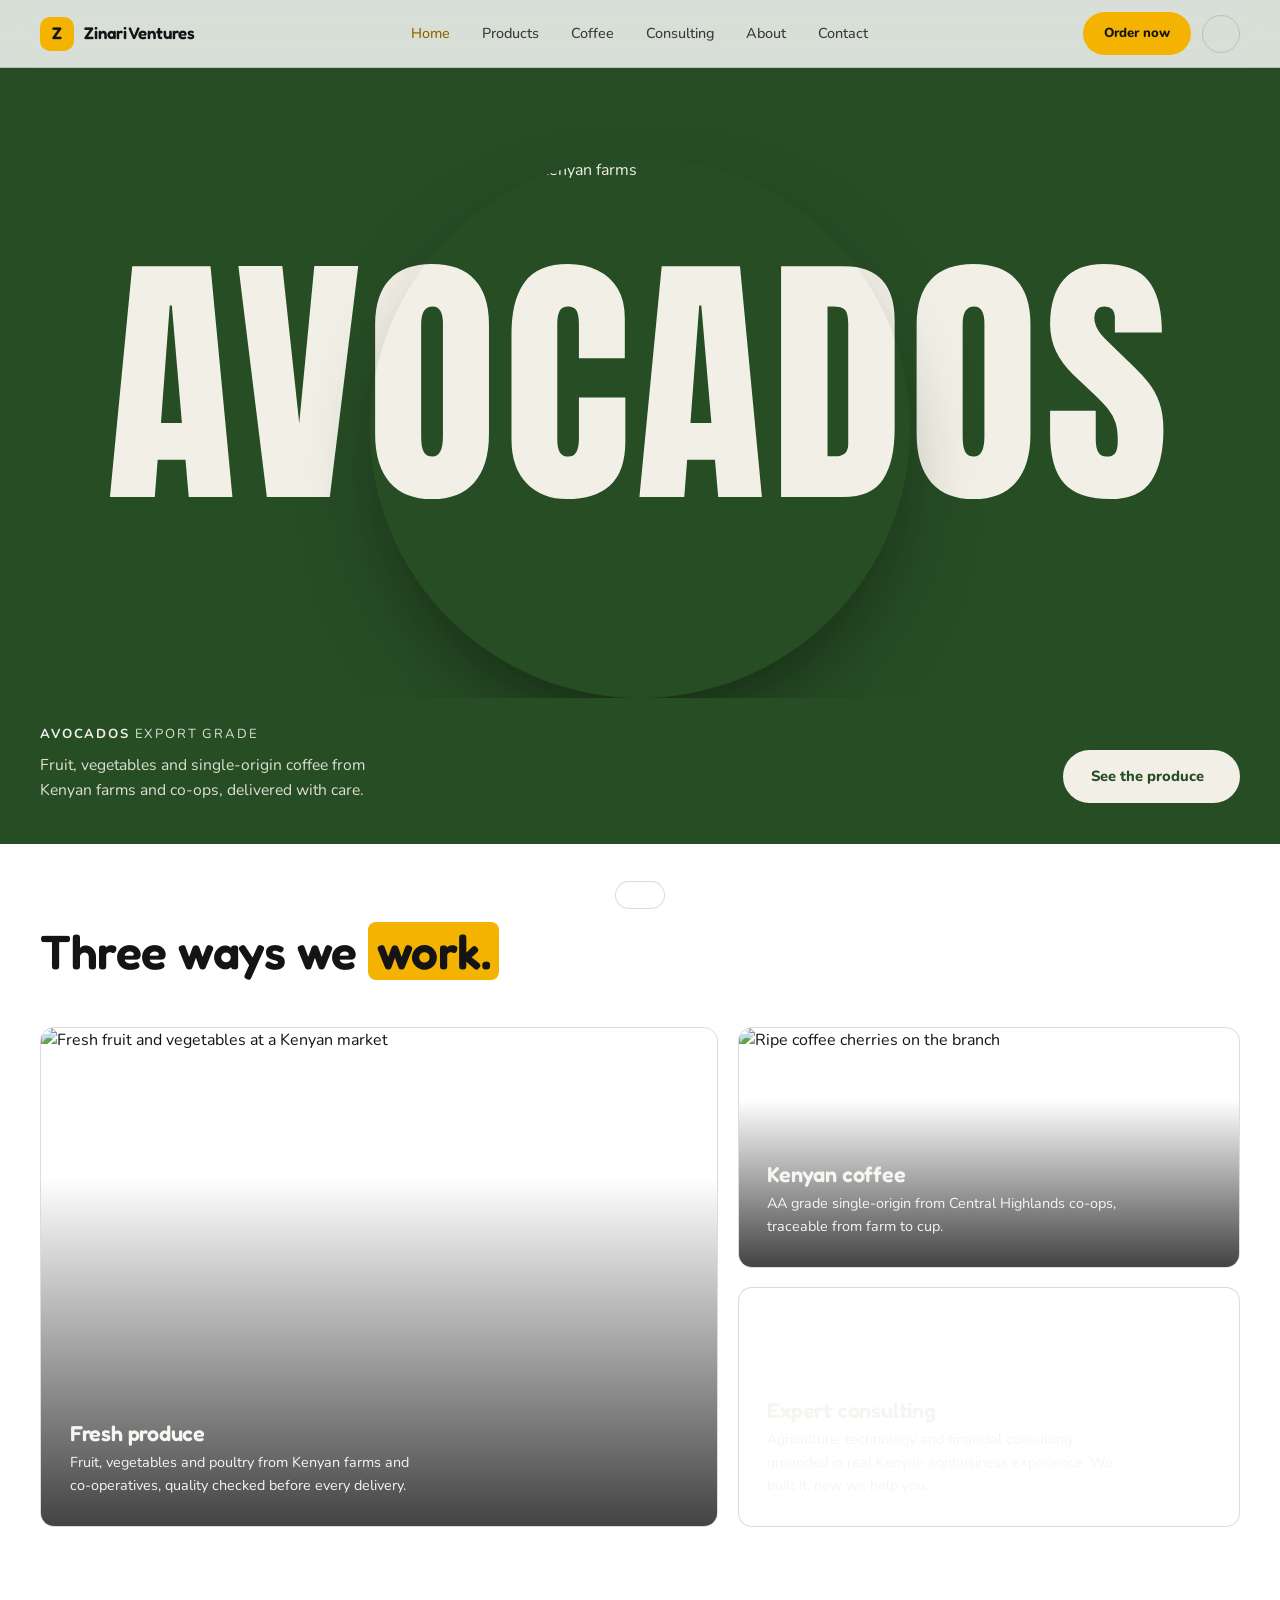
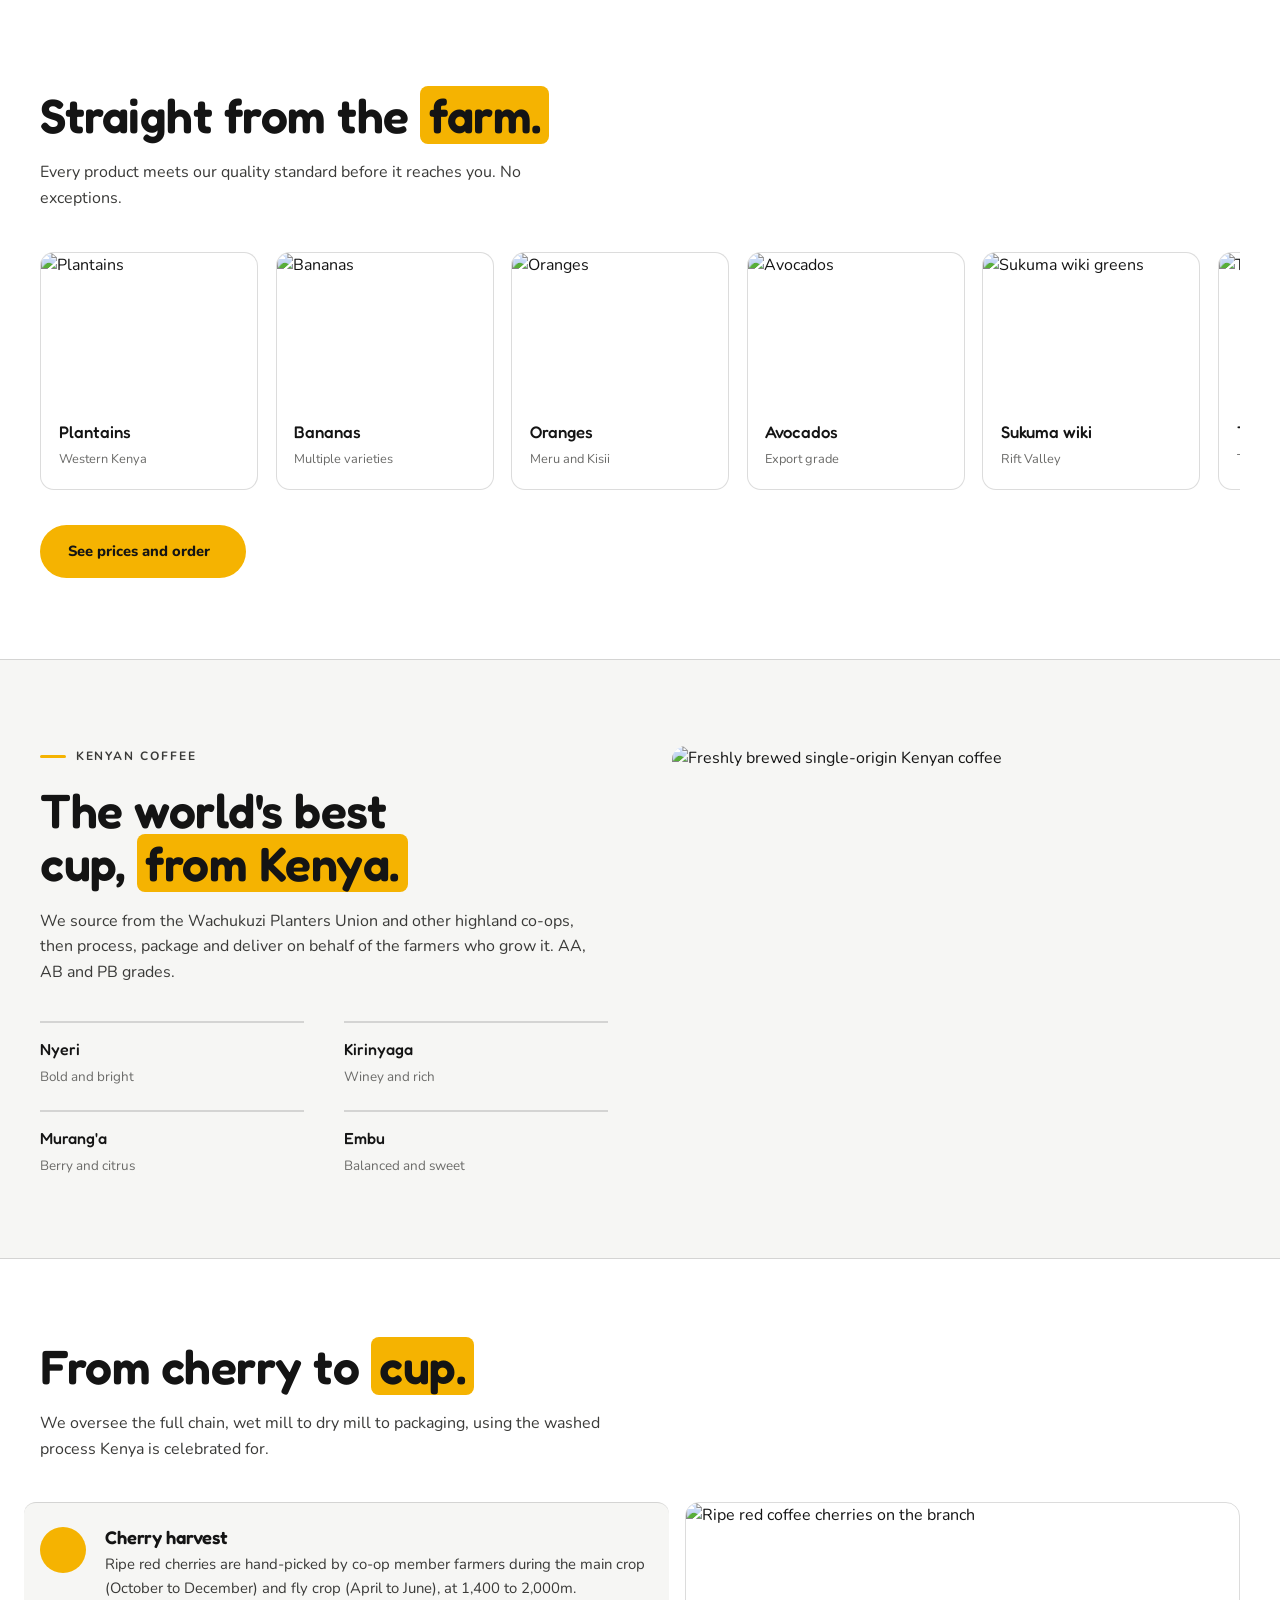
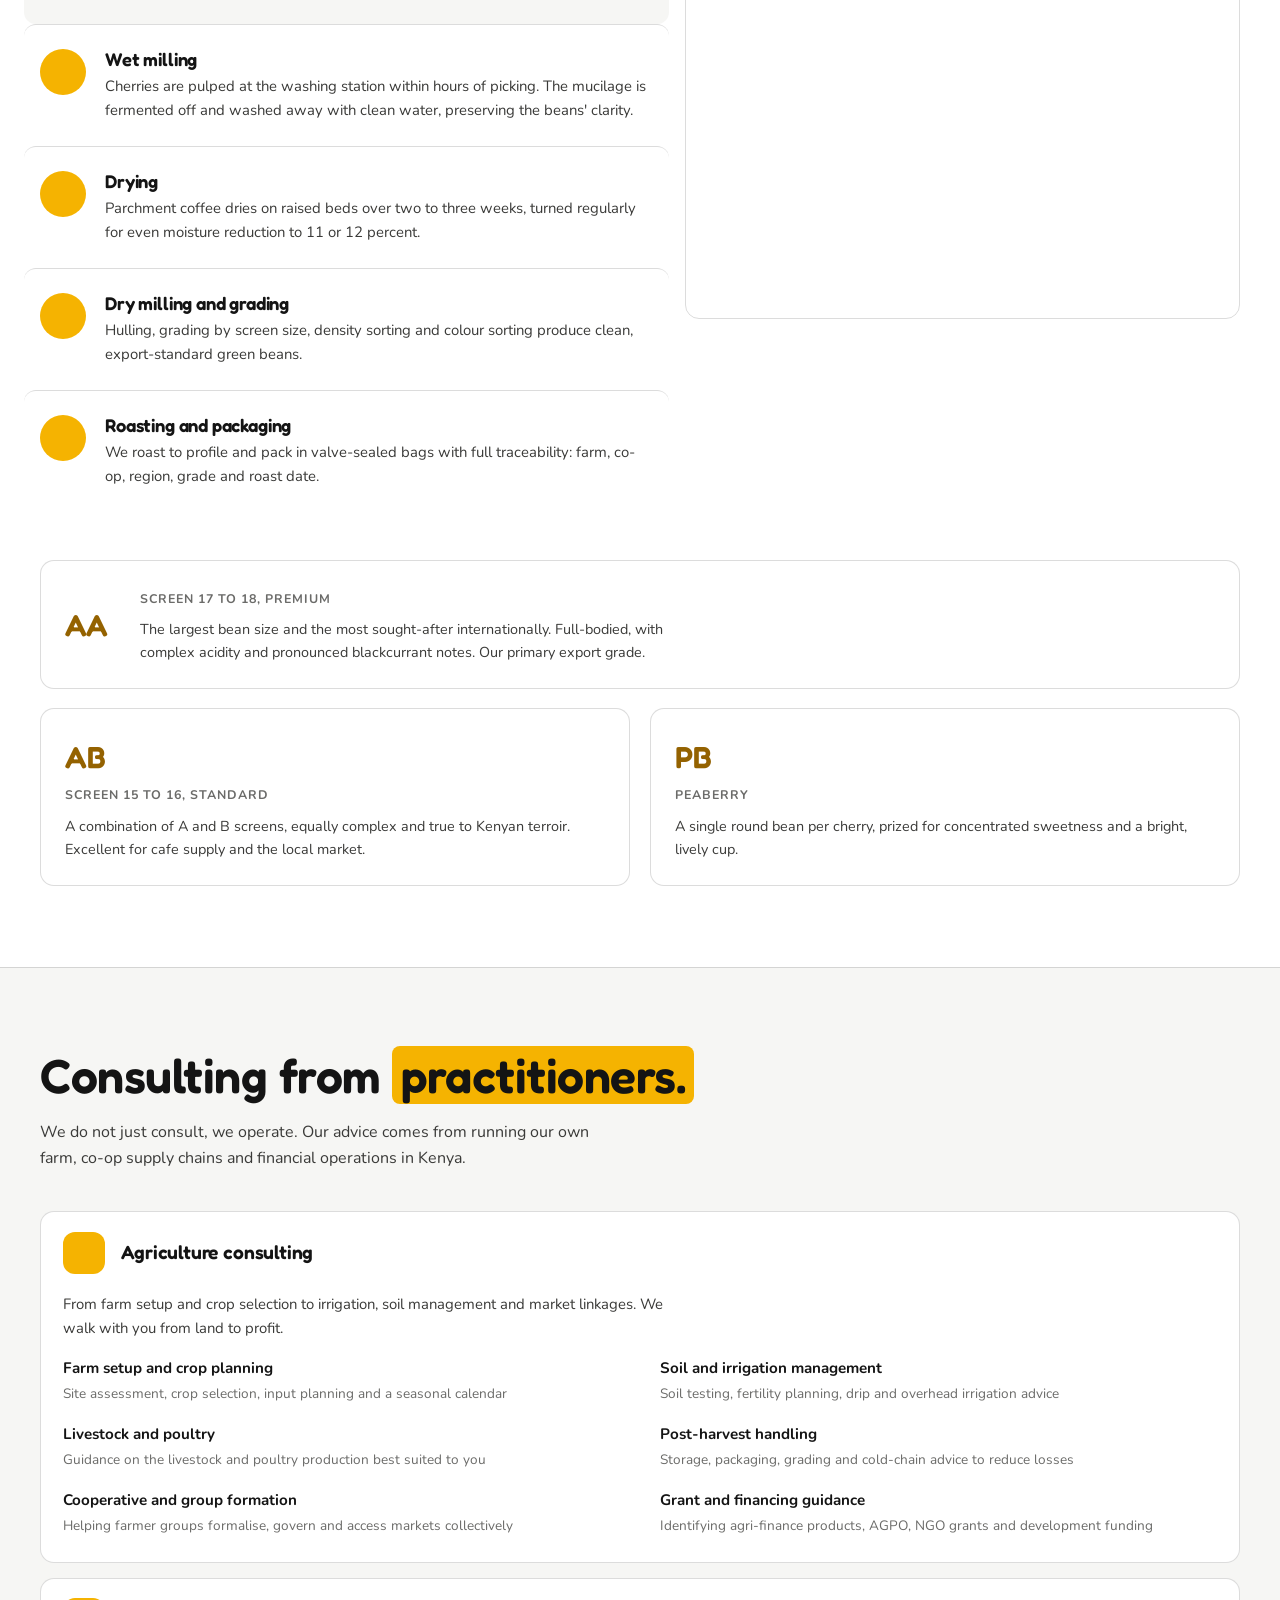
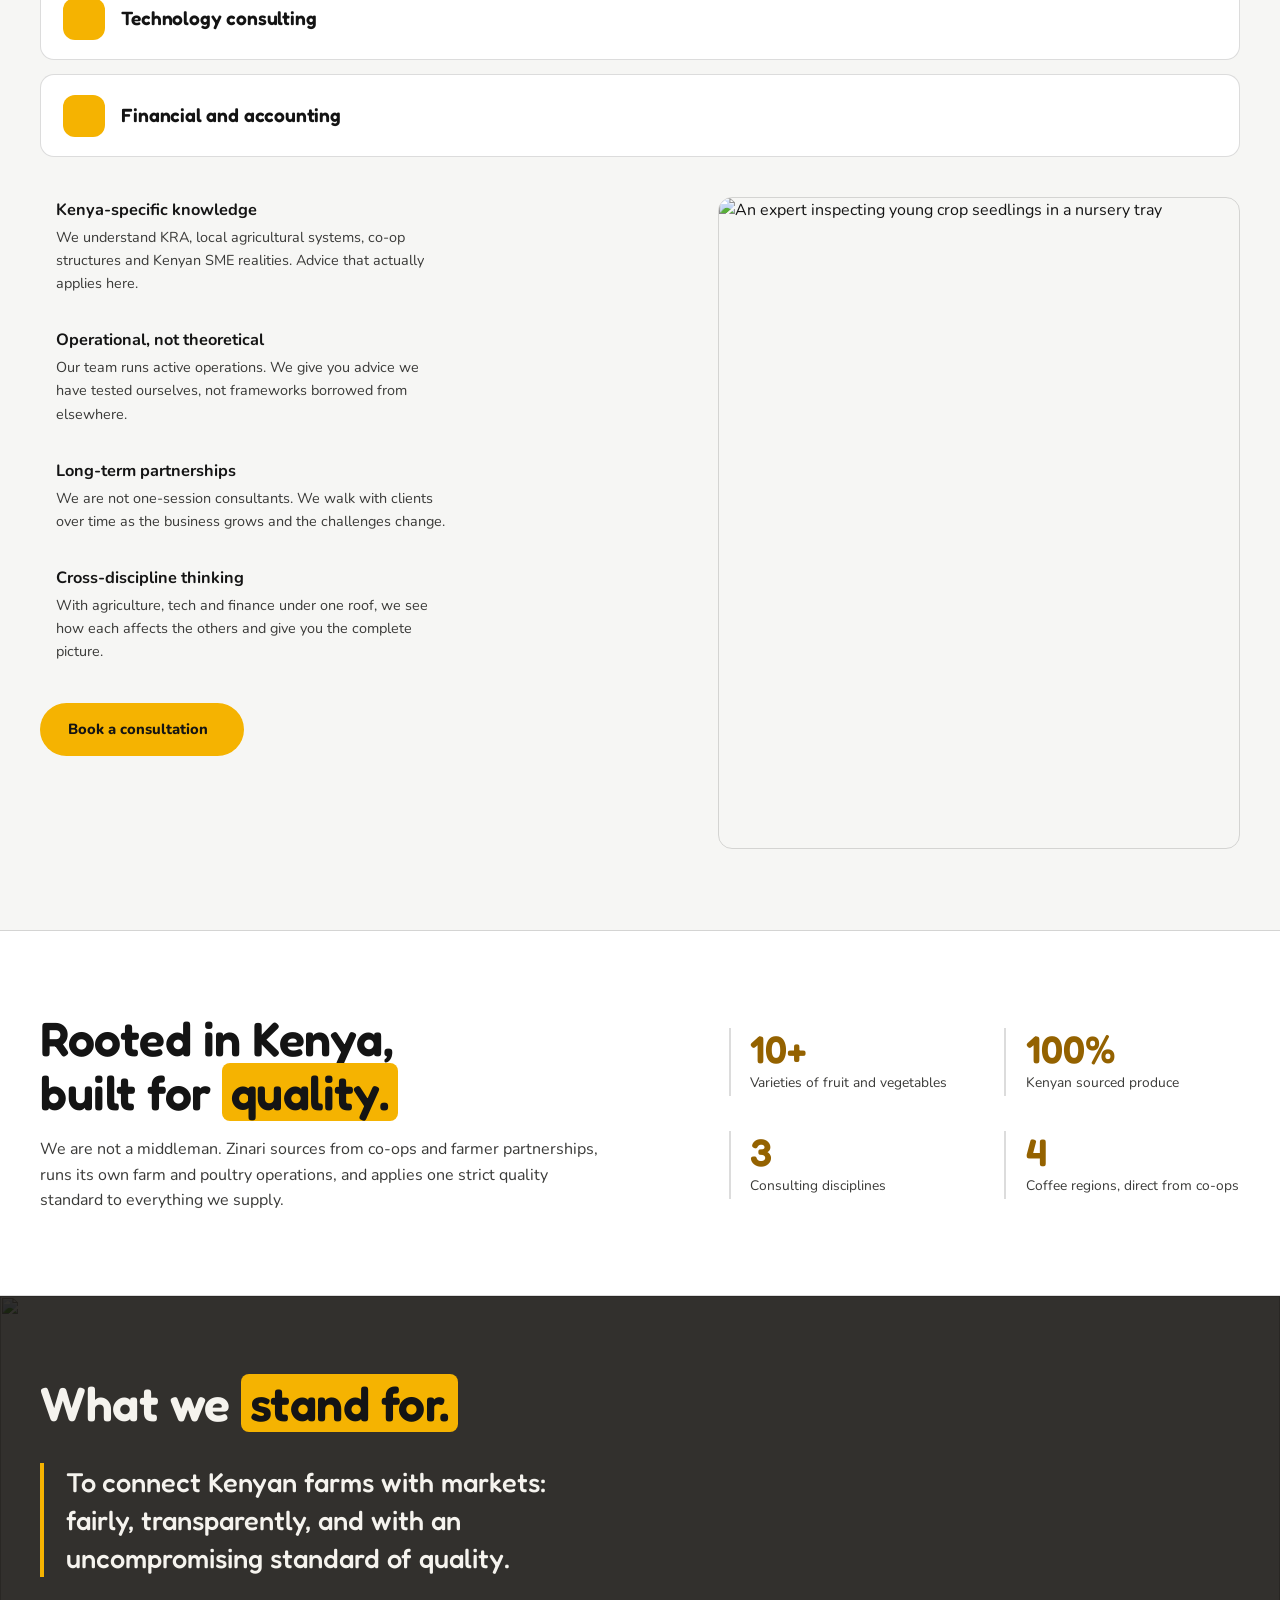
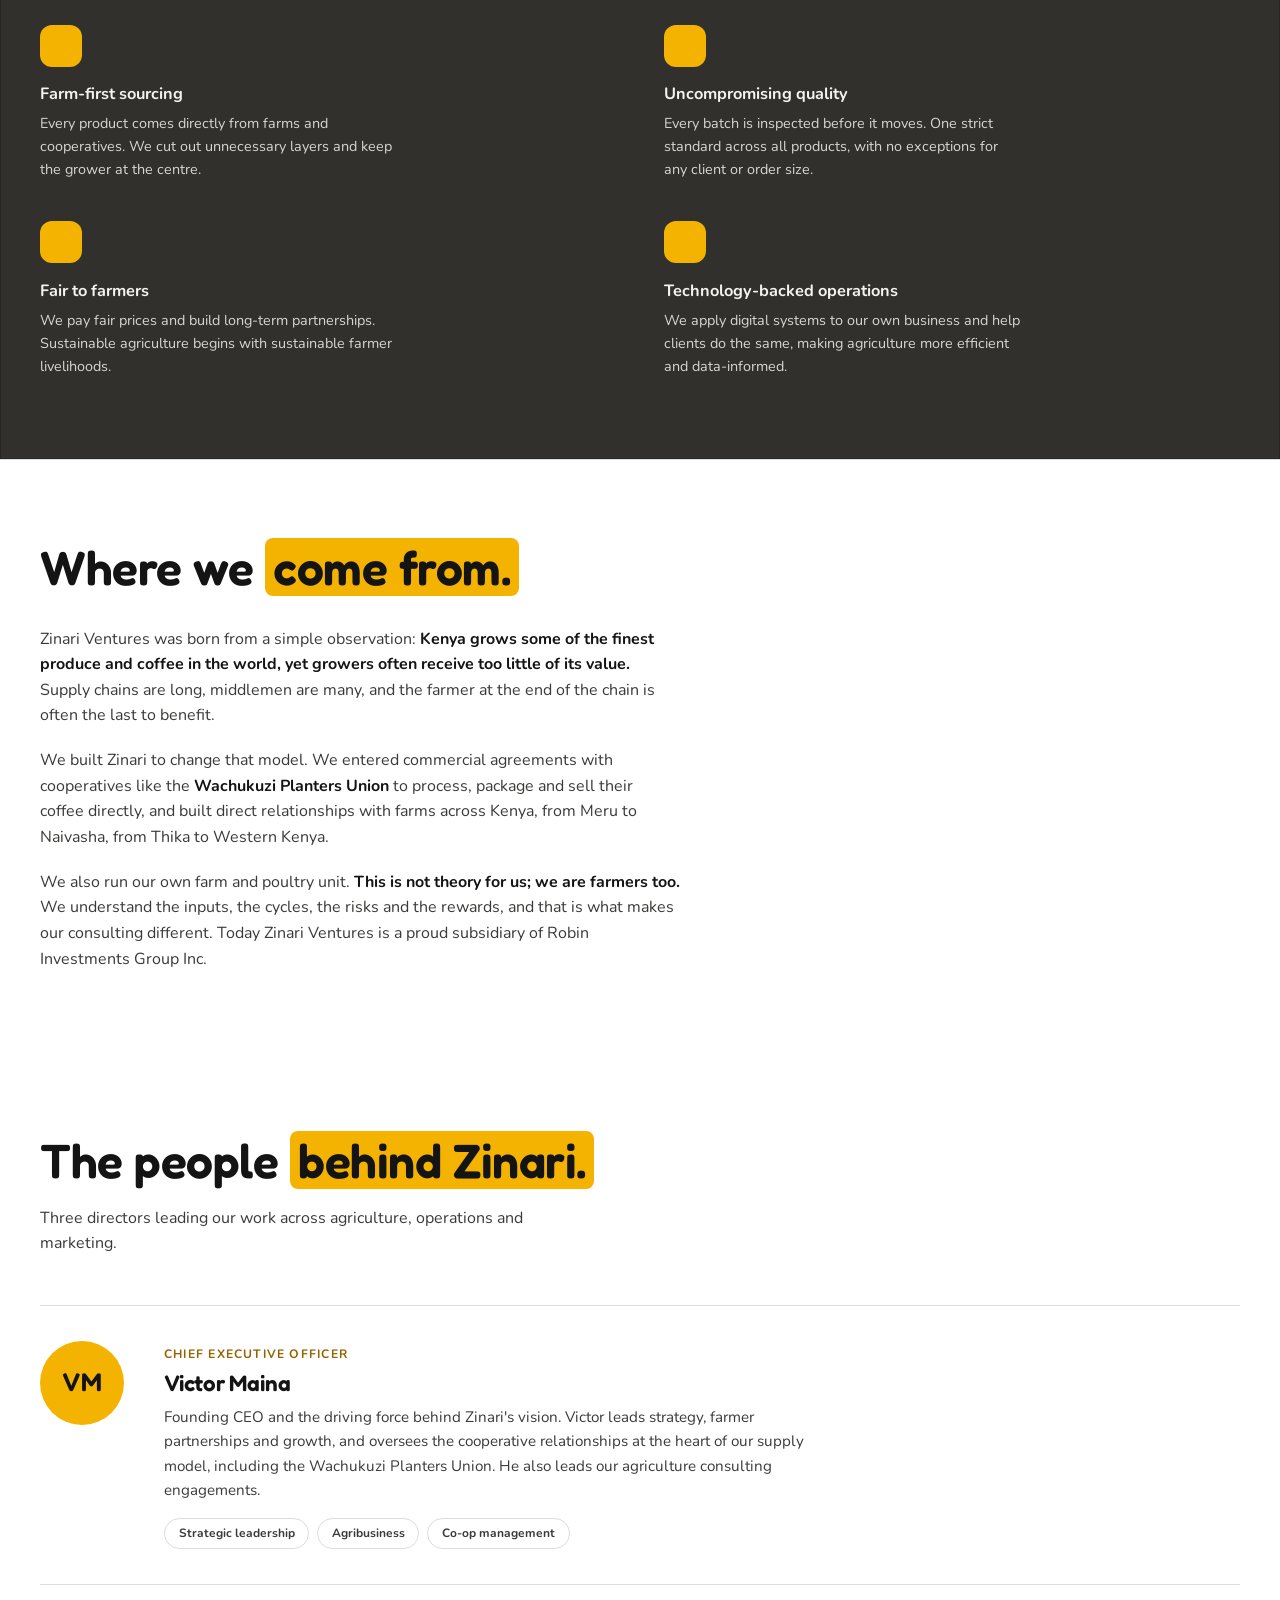
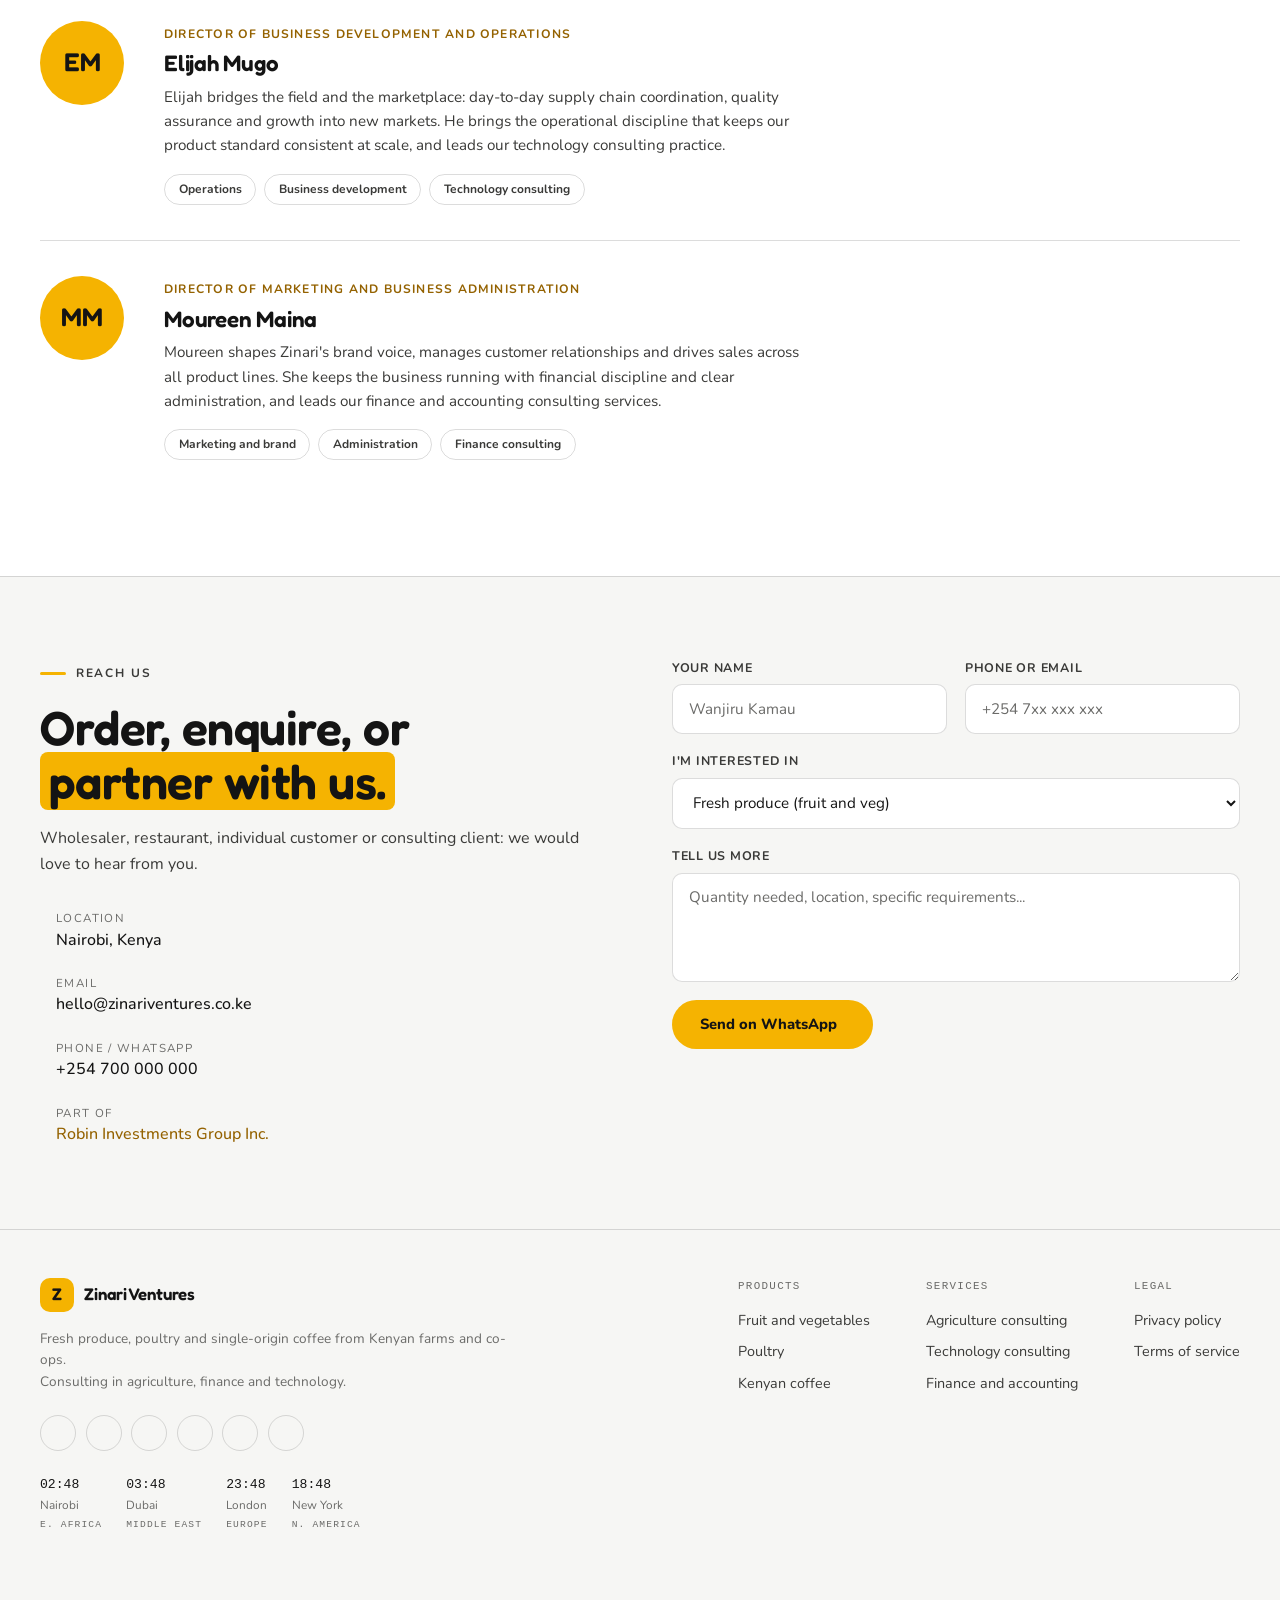
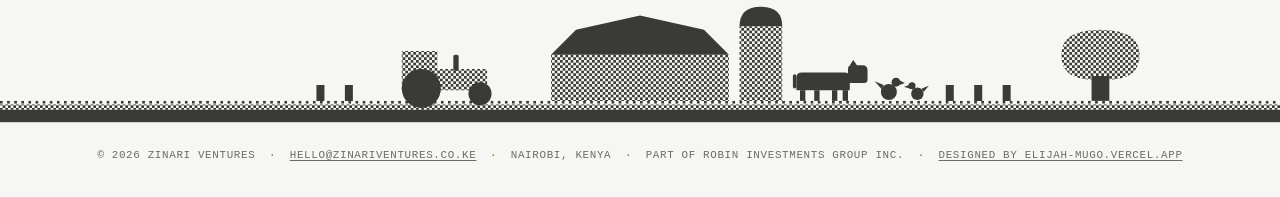
==== commit 2dadad6a: "Add Home link to nav menus and back button on products page Co-Authored-By: Claude Fable 5 <noreply@" ====
--- a/index.html
+++ b/index.html
@@ -24,6 +24,7 @@
       <span class="nav-logo-text">Zinari Ventures</span>
     </a>
     <ul class="nav-links">
+      <li><a href="#top">Home</a></li>
       <li><a href="products.html">Products</a></li>
       <li><a href="#coffee">Coffee</a></li>
       <li><a href="consulting.html">Consulting</a></li>
@@ -39,6 +40,7 @@
 </nav>
 
 <div class="mobile-menu" id="mobileMenu">
+  <a href="#top">Home</a>
   <a href="products.html">Products</a>
   <a href="#coffee">Coffee</a>
   <a href="consulting.html">Consulting</a>
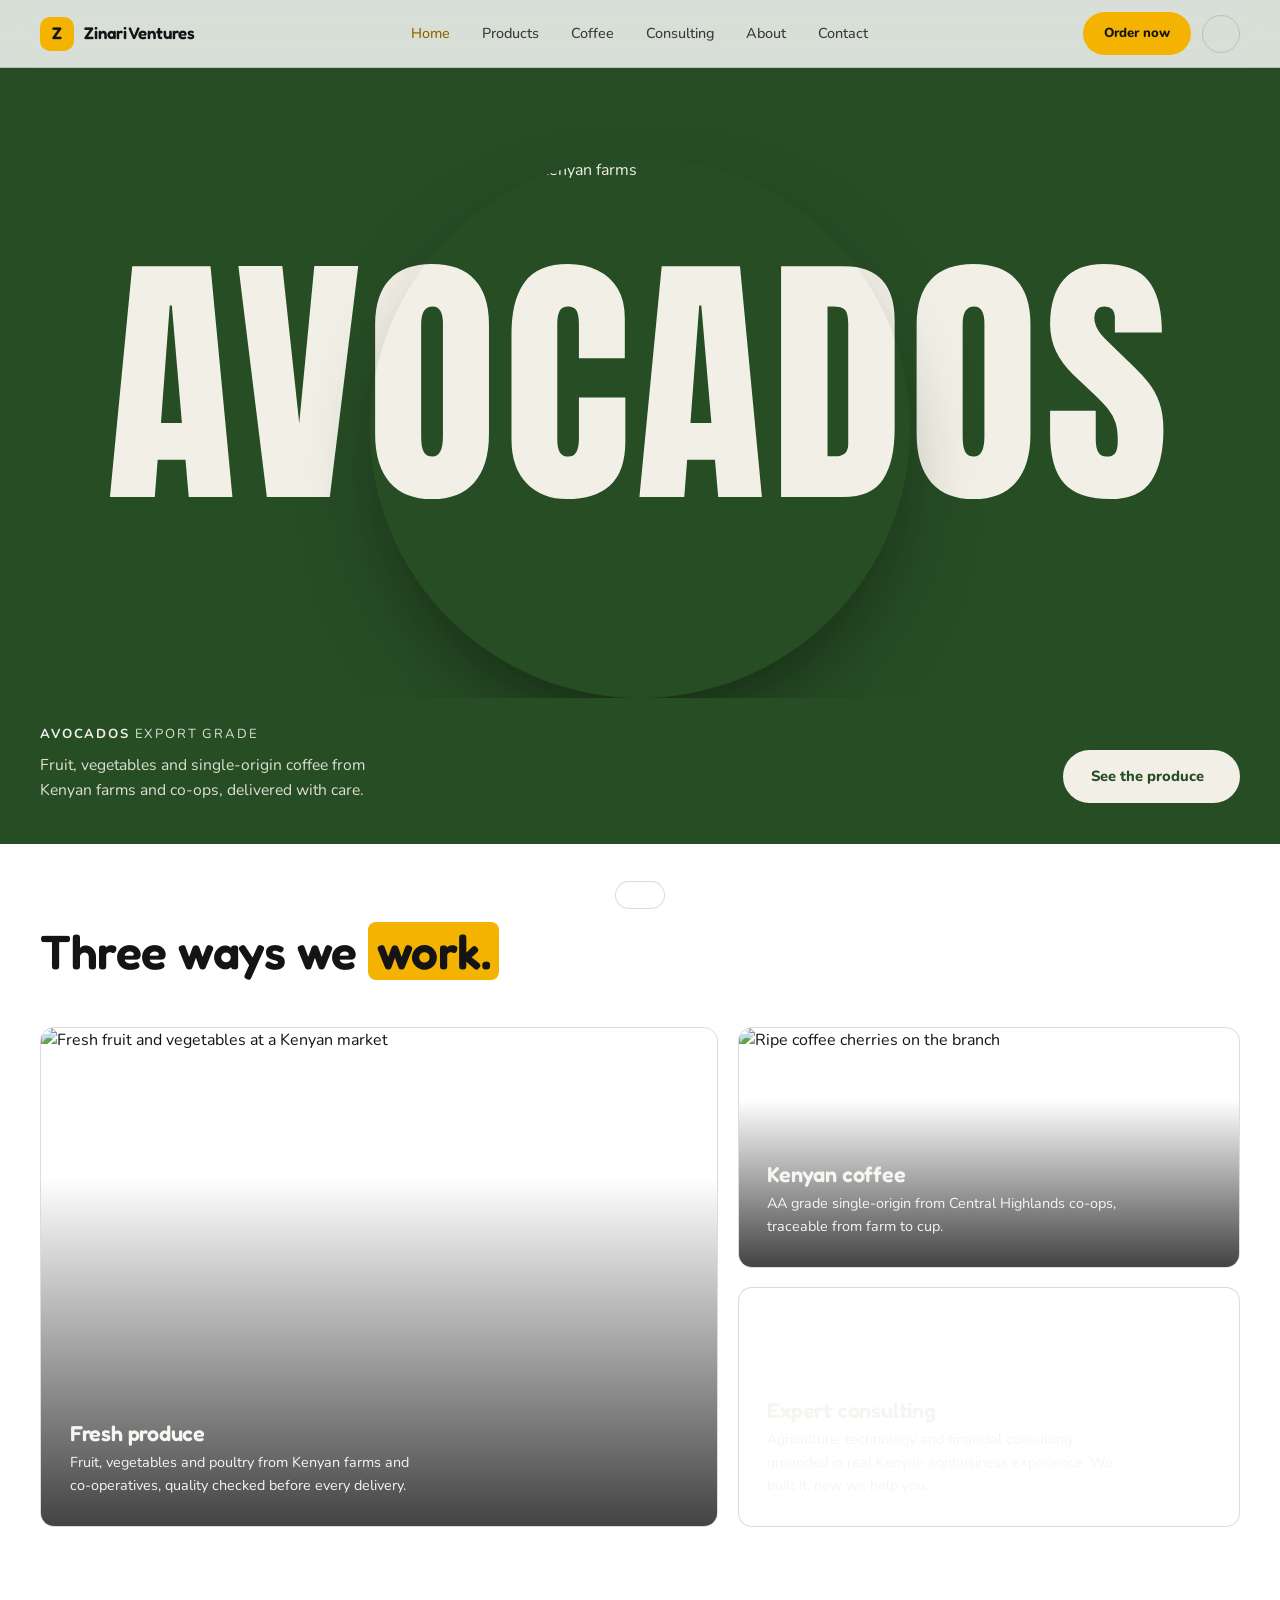
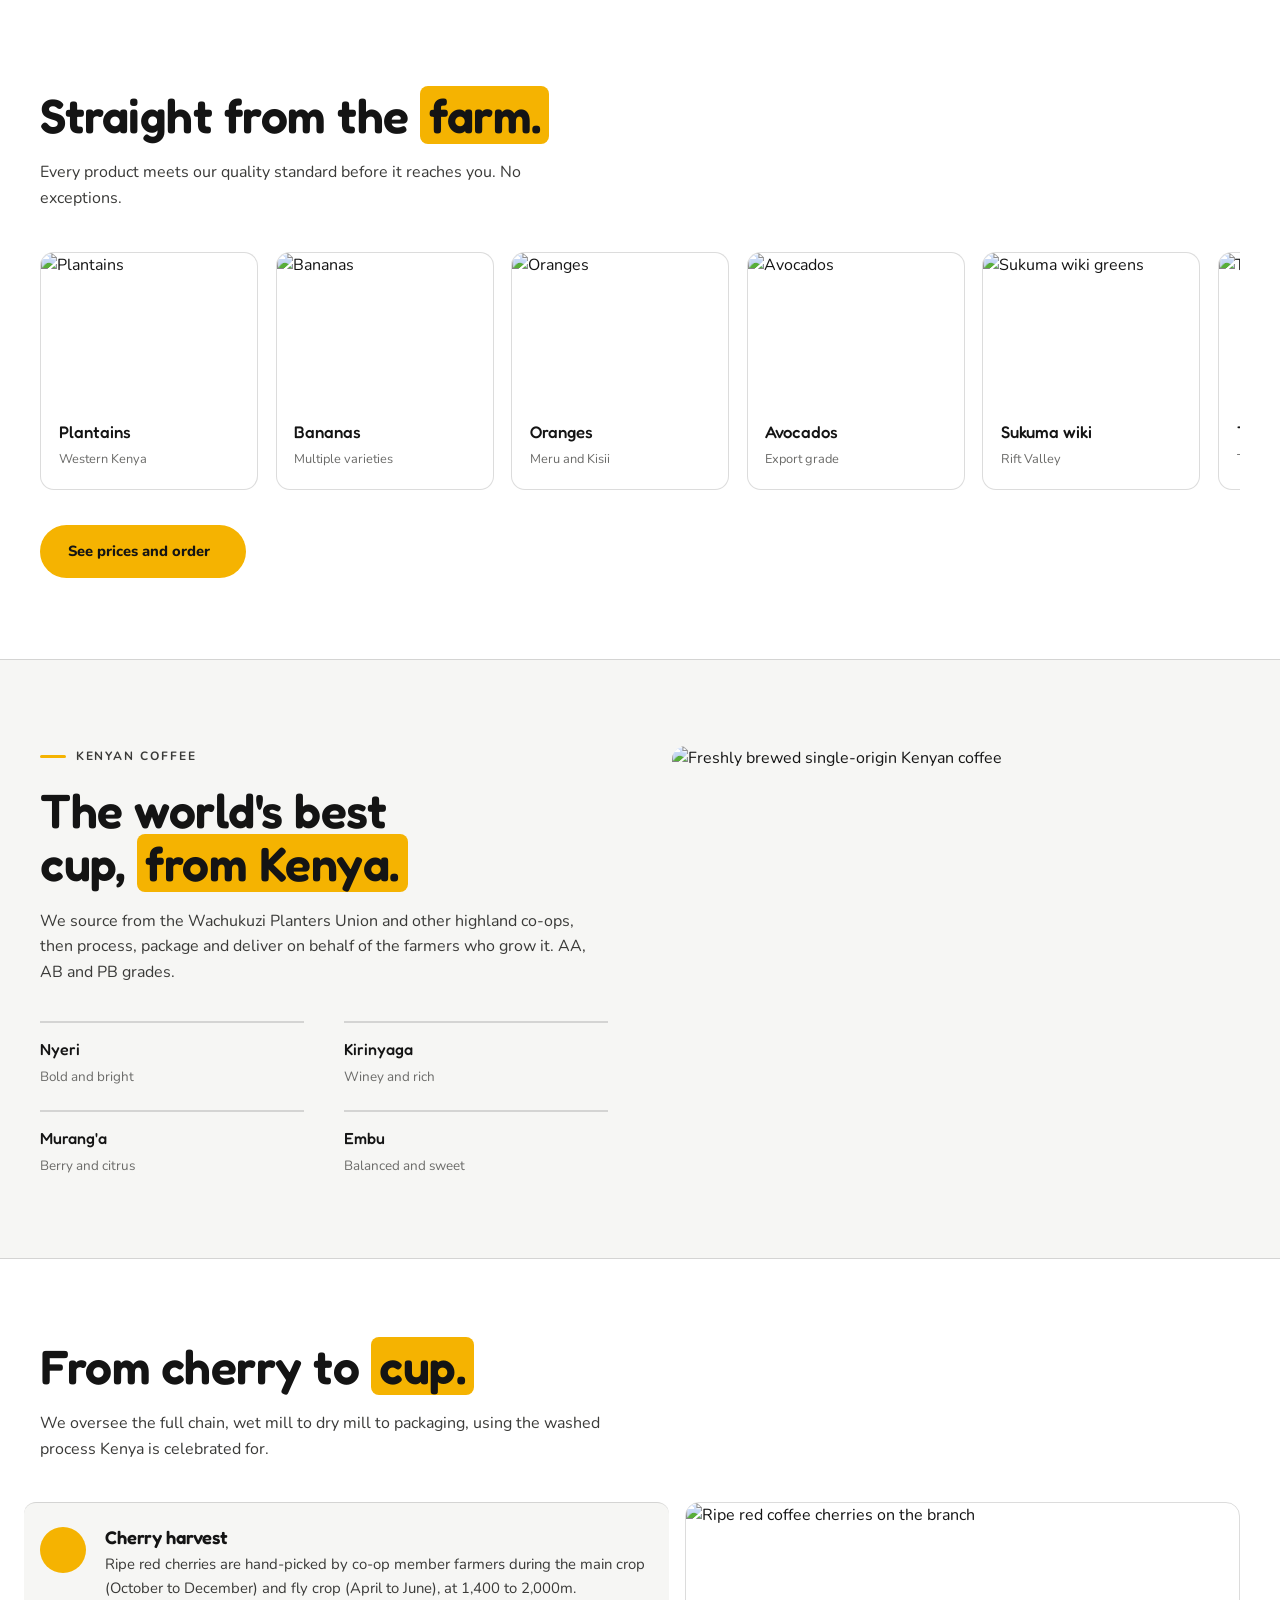
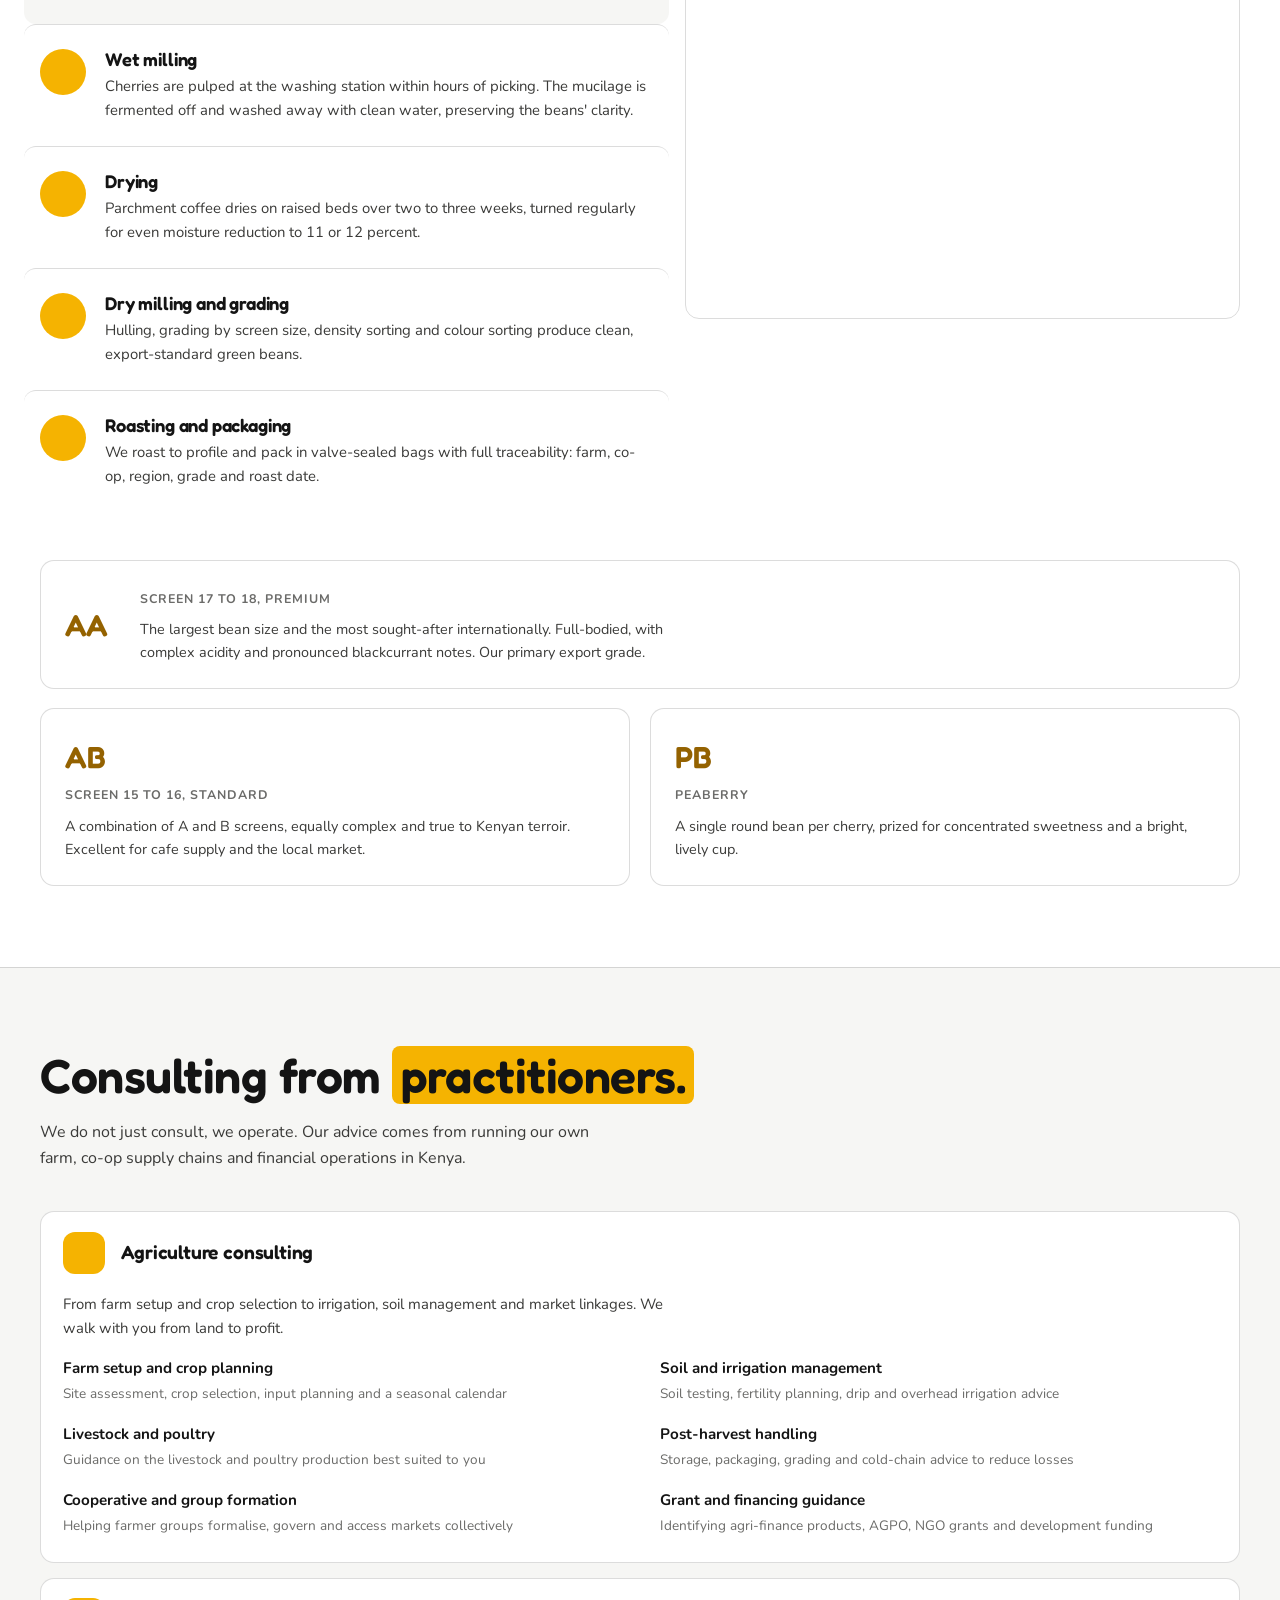
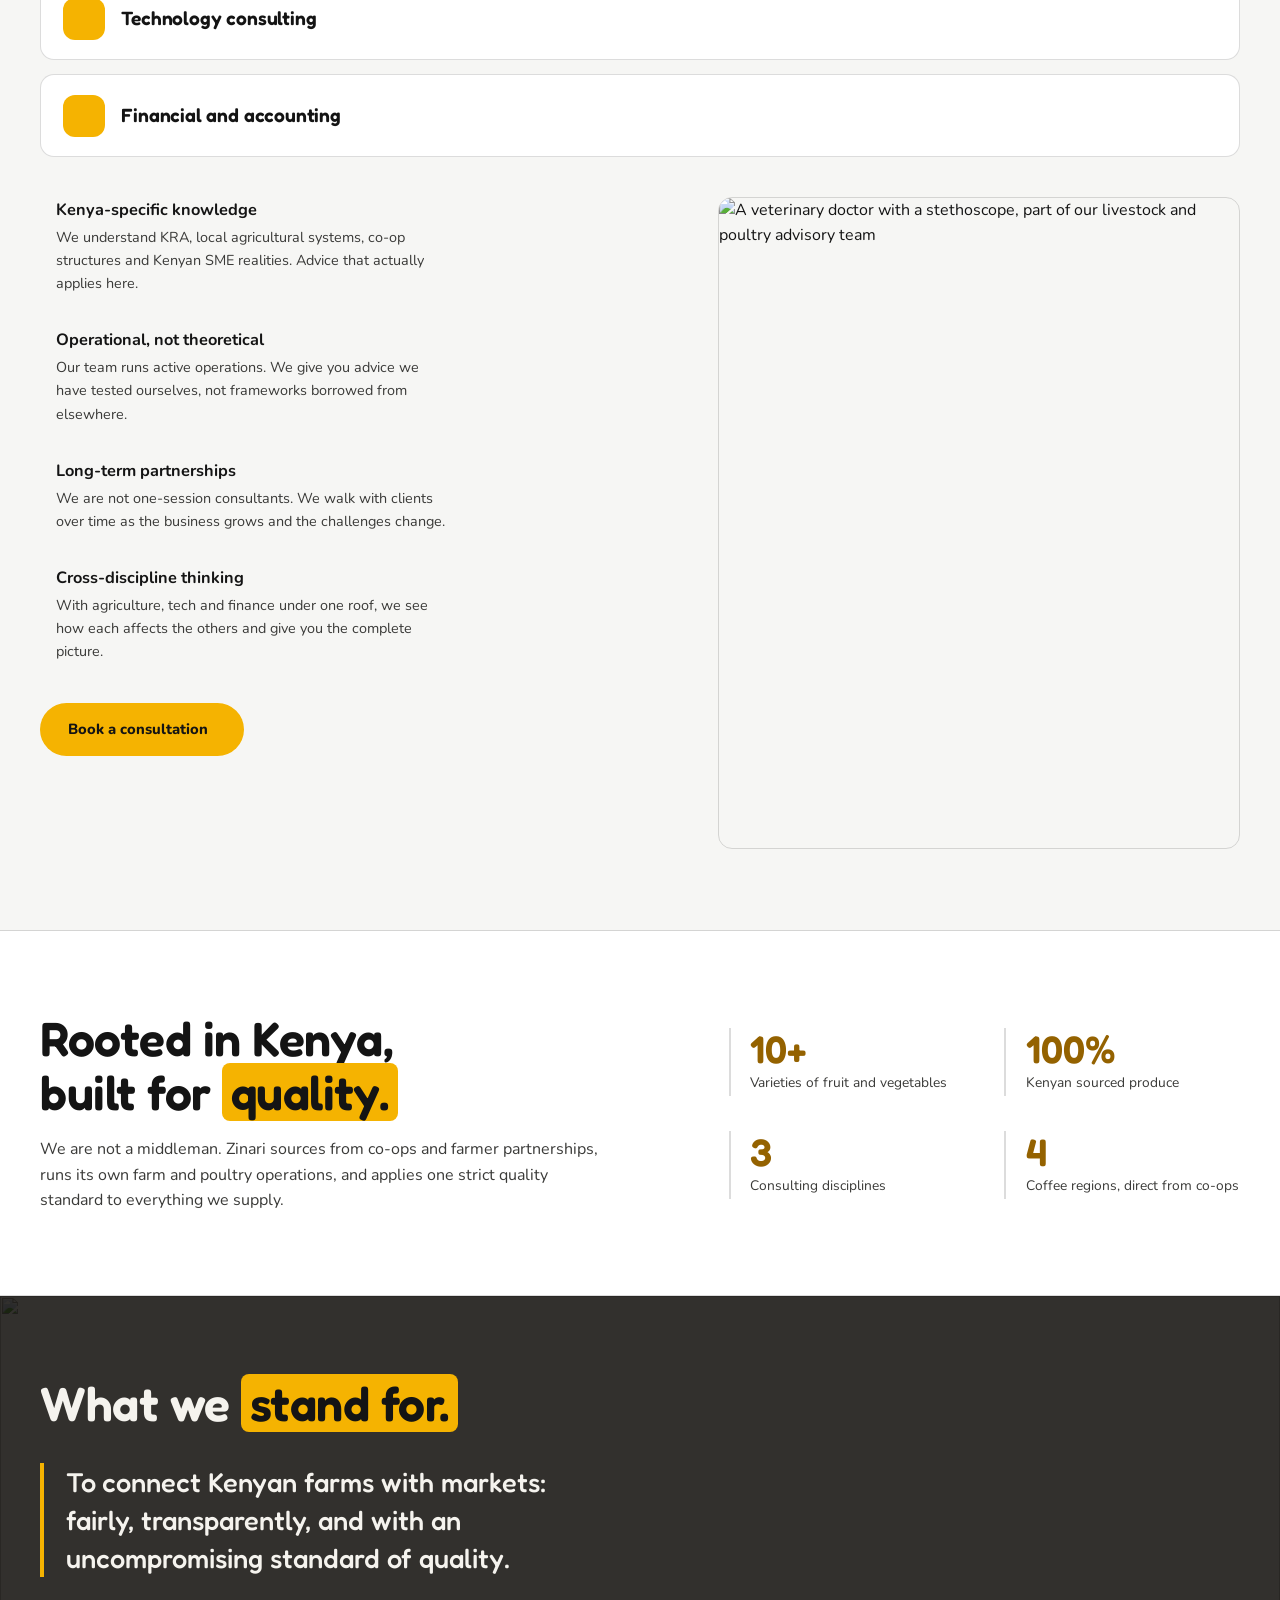
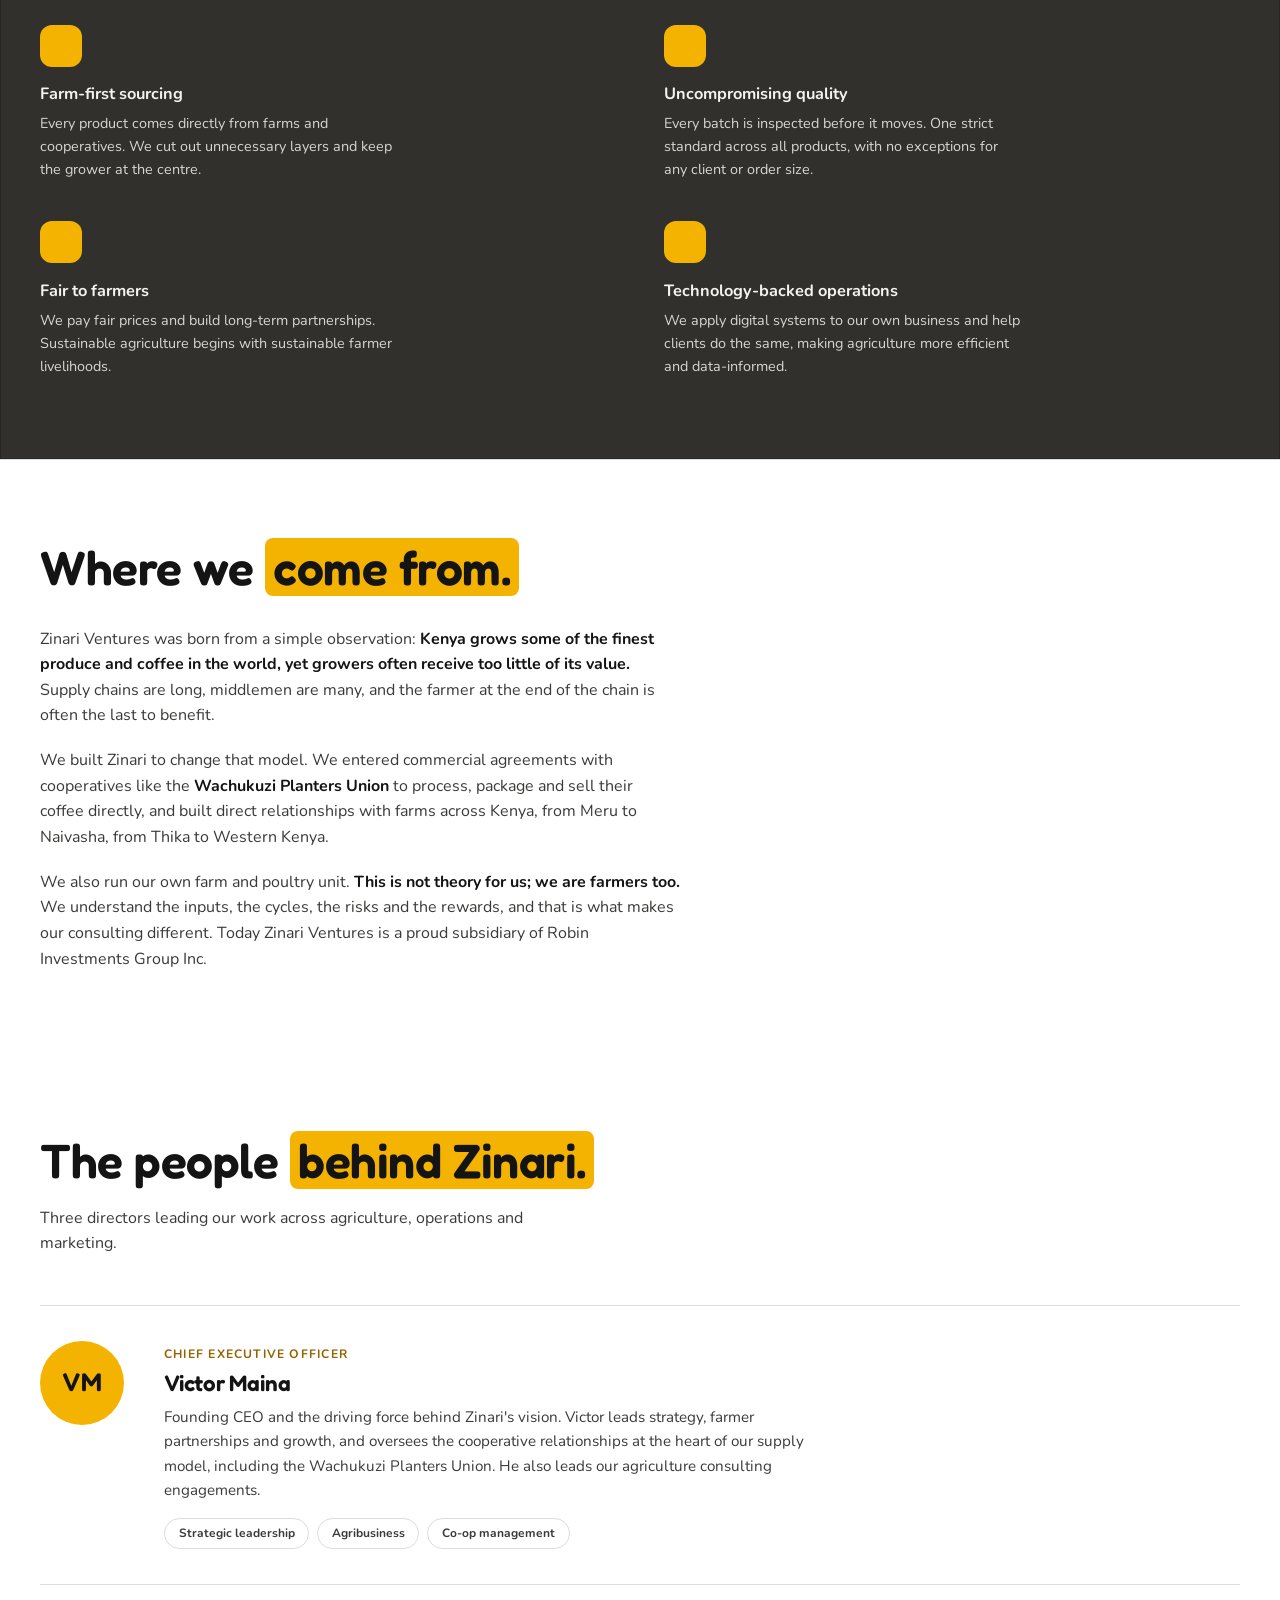
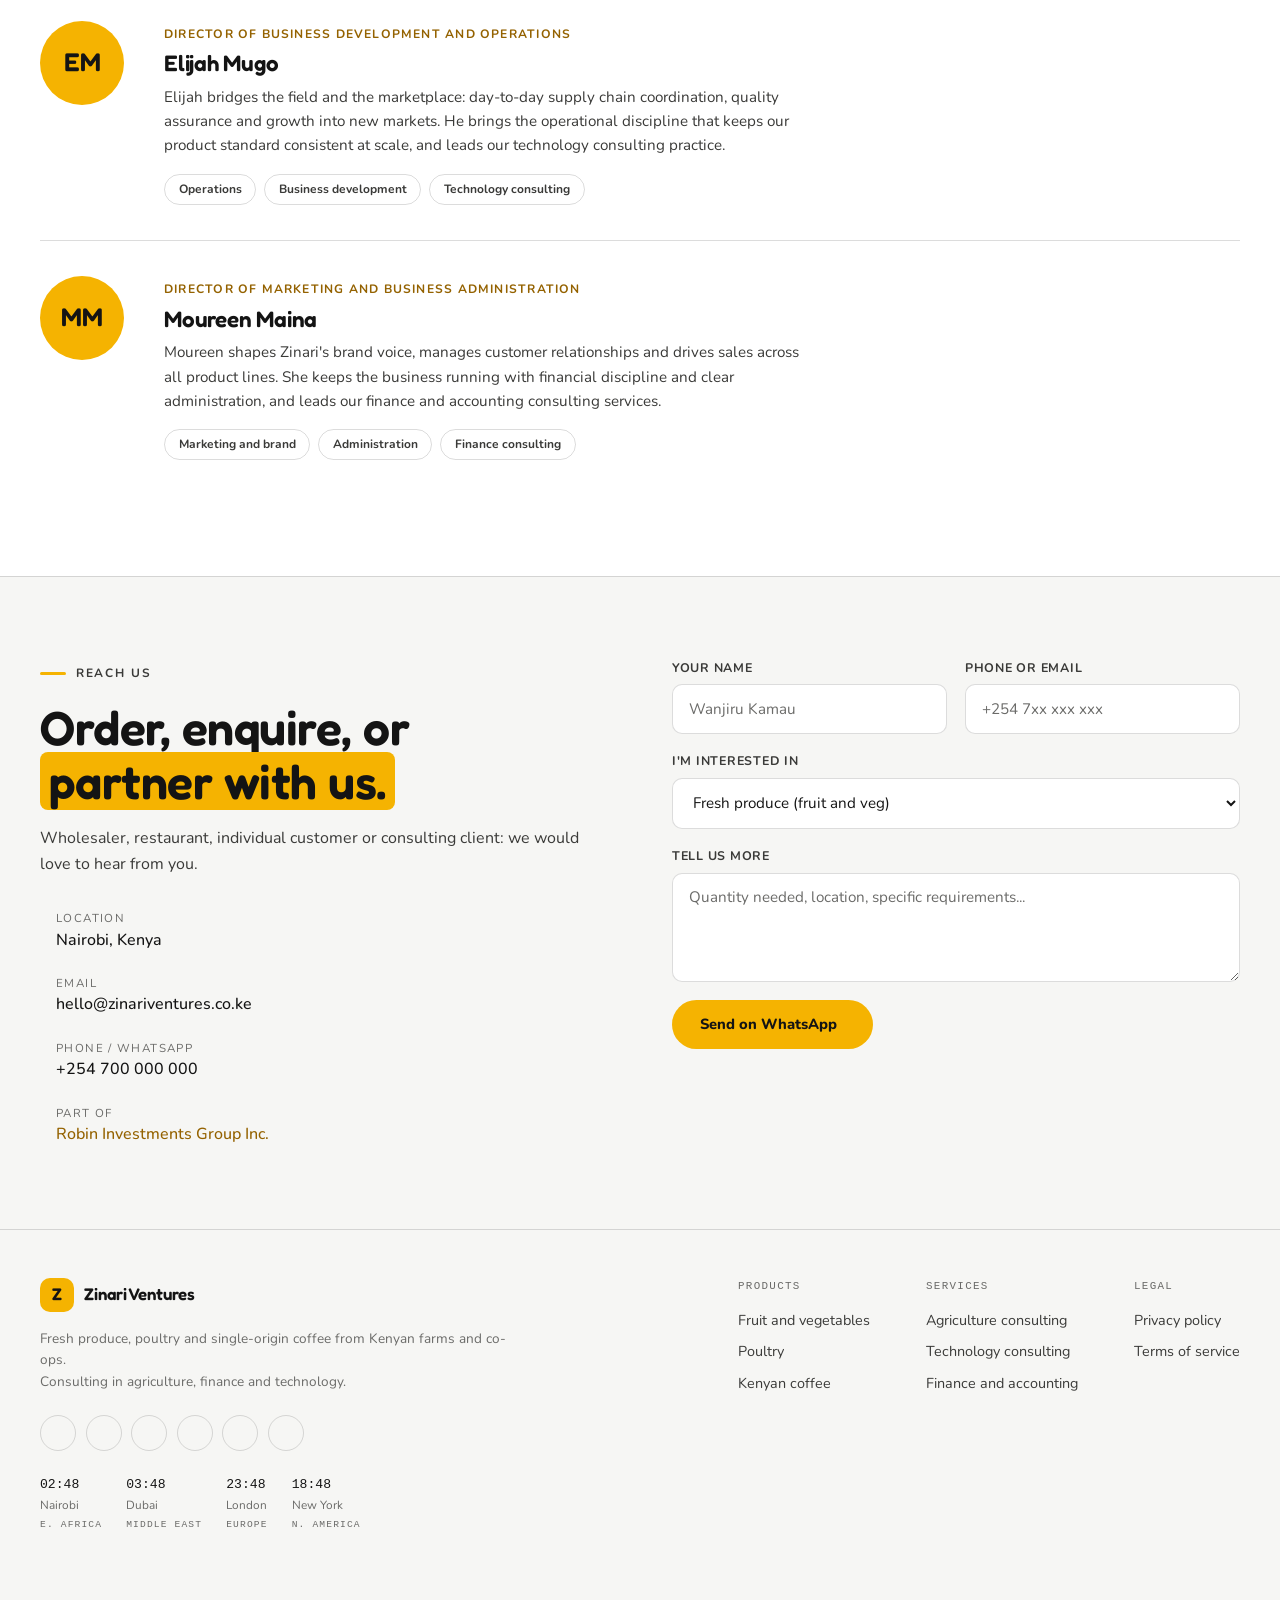
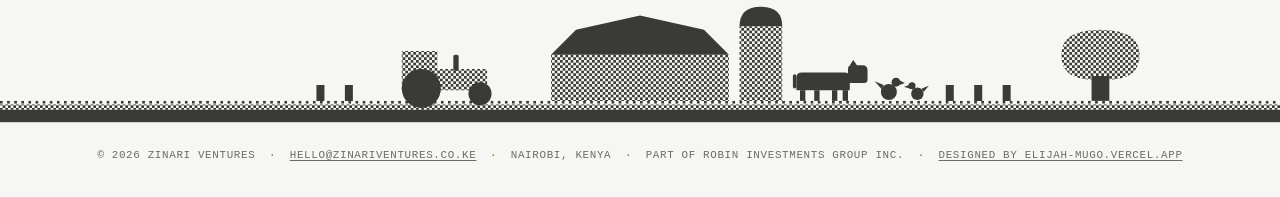
==== commit 47a431d7: "Consulting: African veterinary doctor photo in practitioners section Co-Authored-By: Claude Fable 5 " ====
--- a/index.html
+++ b/index.html
@@ -279,7 +279,7 @@
         <div class="reveal" style="margin-top:0.5rem;"><a href="consulting.html#book" class="btn btn-fill">Book a consultation <i class="ph ph-arrow-right"></i></a></div>
       </div>
       <div class="why-media reveal">
-        <img src="https://images.unsplash.com/photo-1530836369250-ef72a3f5cda8?auto=format&fit=crop&w=900&h=1100&q=80" alt="An expert inspecting young crop seedlings in a nursery tray" loading="lazy">
+        <img src="https://images.unsplash.com/photo-1651008376811-b90baee60c1f?auto=format&fit=crop&w=900&h=1100&q=80" alt="A veterinary doctor with a stethoscope, part of our livestock and poultry advisory team" loading="lazy">
       </div>
     </div>
   </div>
--- a/styles.css
+++ b/styles.css
@@ -165,7 +165,8 @@
 }
 .hero-word {
   position: absolute; inset: 0;
-  display: grid; place-items: center;
+  display: grid; place-items: start center;
+  padding-top: 5dvh;
   font-family: 'Anton', sans-serif;
   text-transform: uppercase;
   letter-spacing: 0.02em;
@@ -178,7 +179,7 @@
   position: relative; z-index: 1;
   width: min(74vw, 56dvh);
   aspect-ratio: 1;
-  margin-top: 9dvh;
+  margin-top: 10dvh;
 }
 .hero-photo img {
   width: 100%; height: 100%; object-fit: cover; border-radius: 50%;
@@ -205,6 +206,7 @@
 
 @media (min-width: 768px) {
   .hero-stage { min-height: 68dvh; }
+  .hero-word { place-items: center; padding-top: 0; }
   .hero-photo { width: min(44vw, 60dvh); margin-top: 10dvh; }
   .hero-foot {
     flex-direction: row; align-items: flex-end; justify-content: space-between;
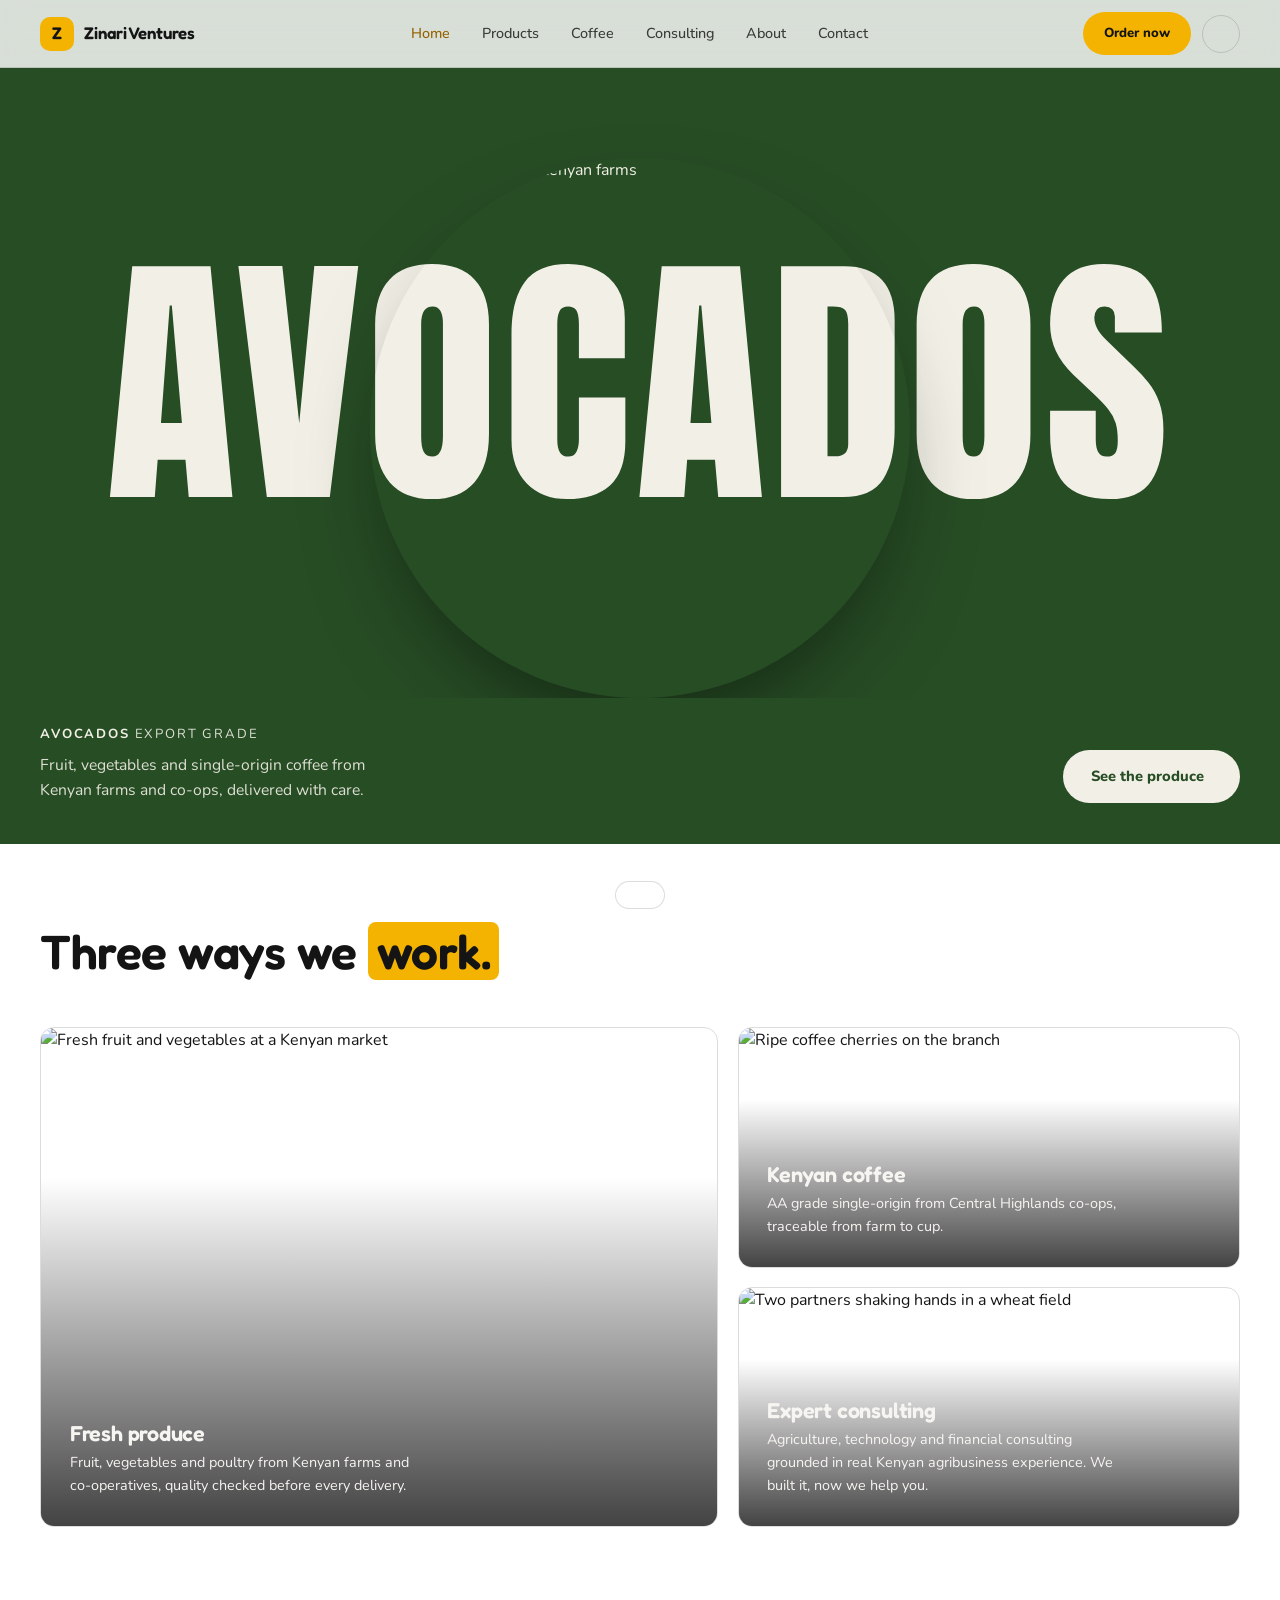
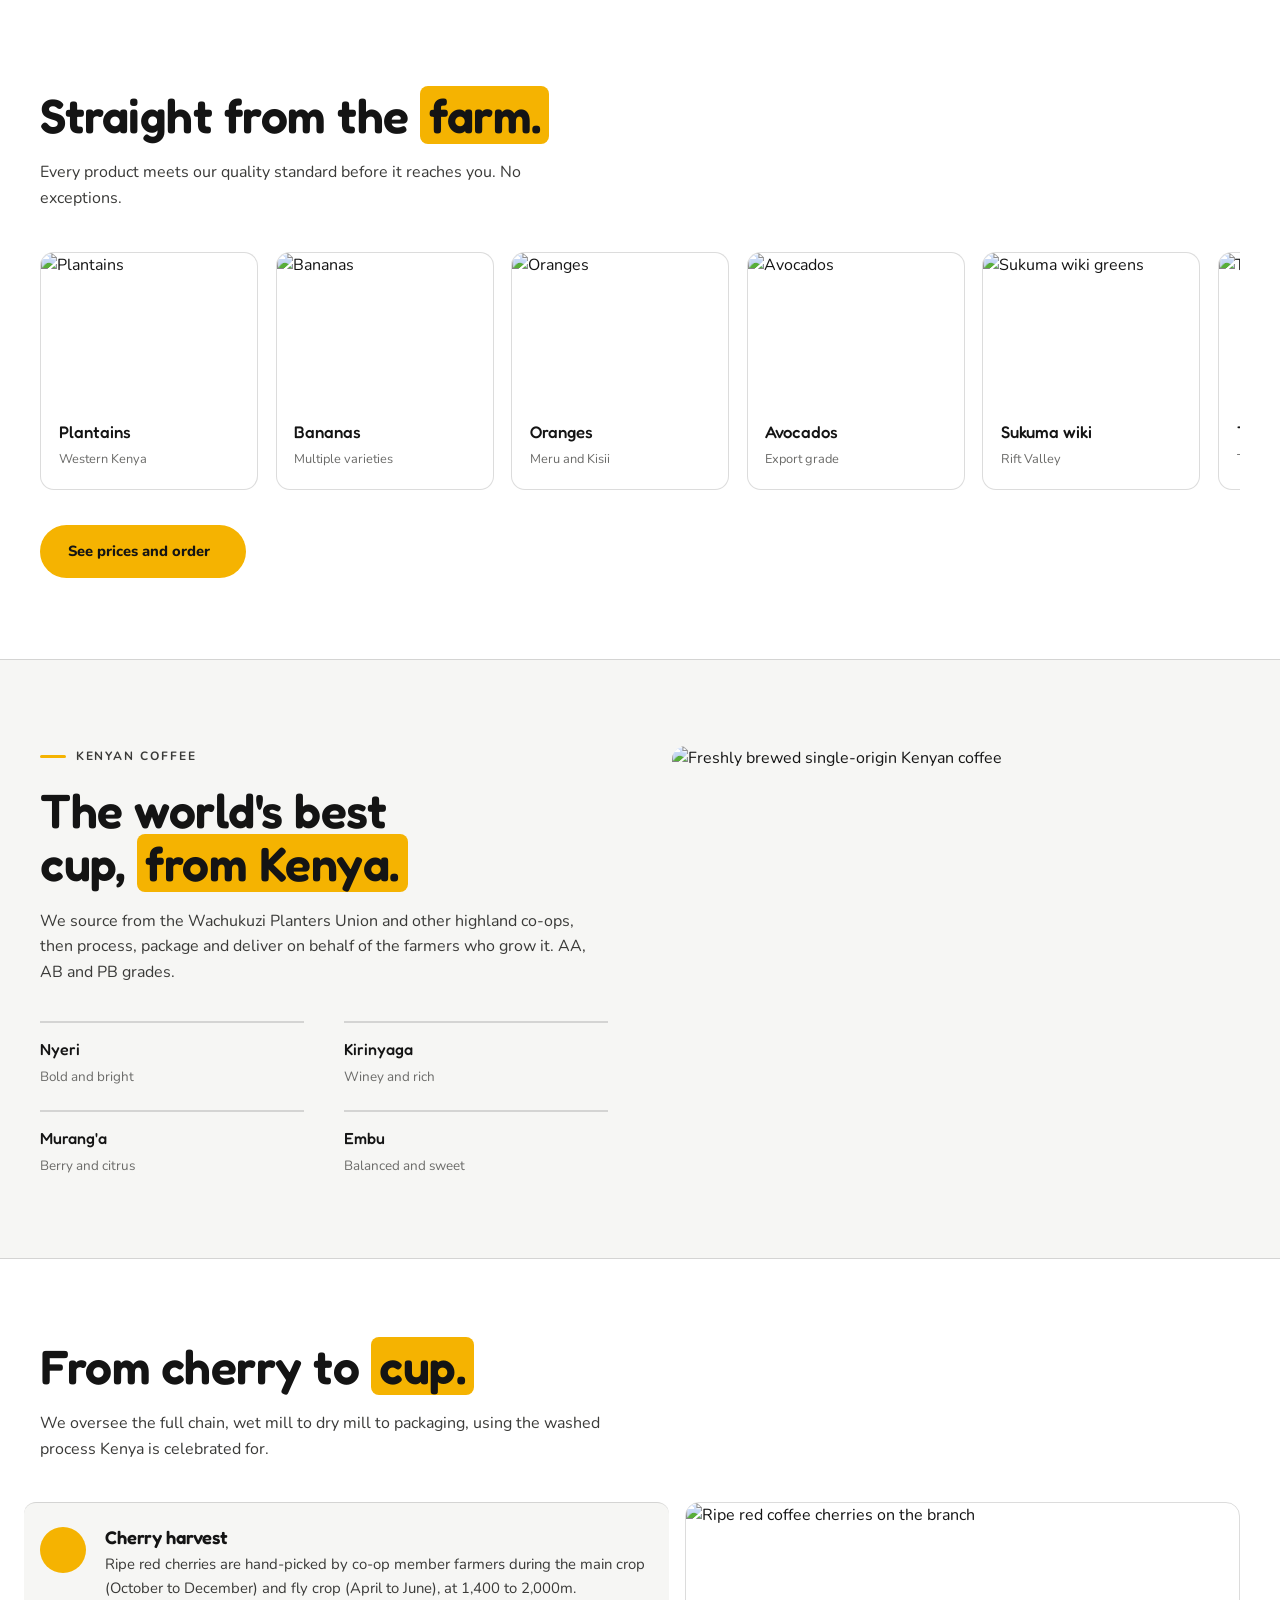
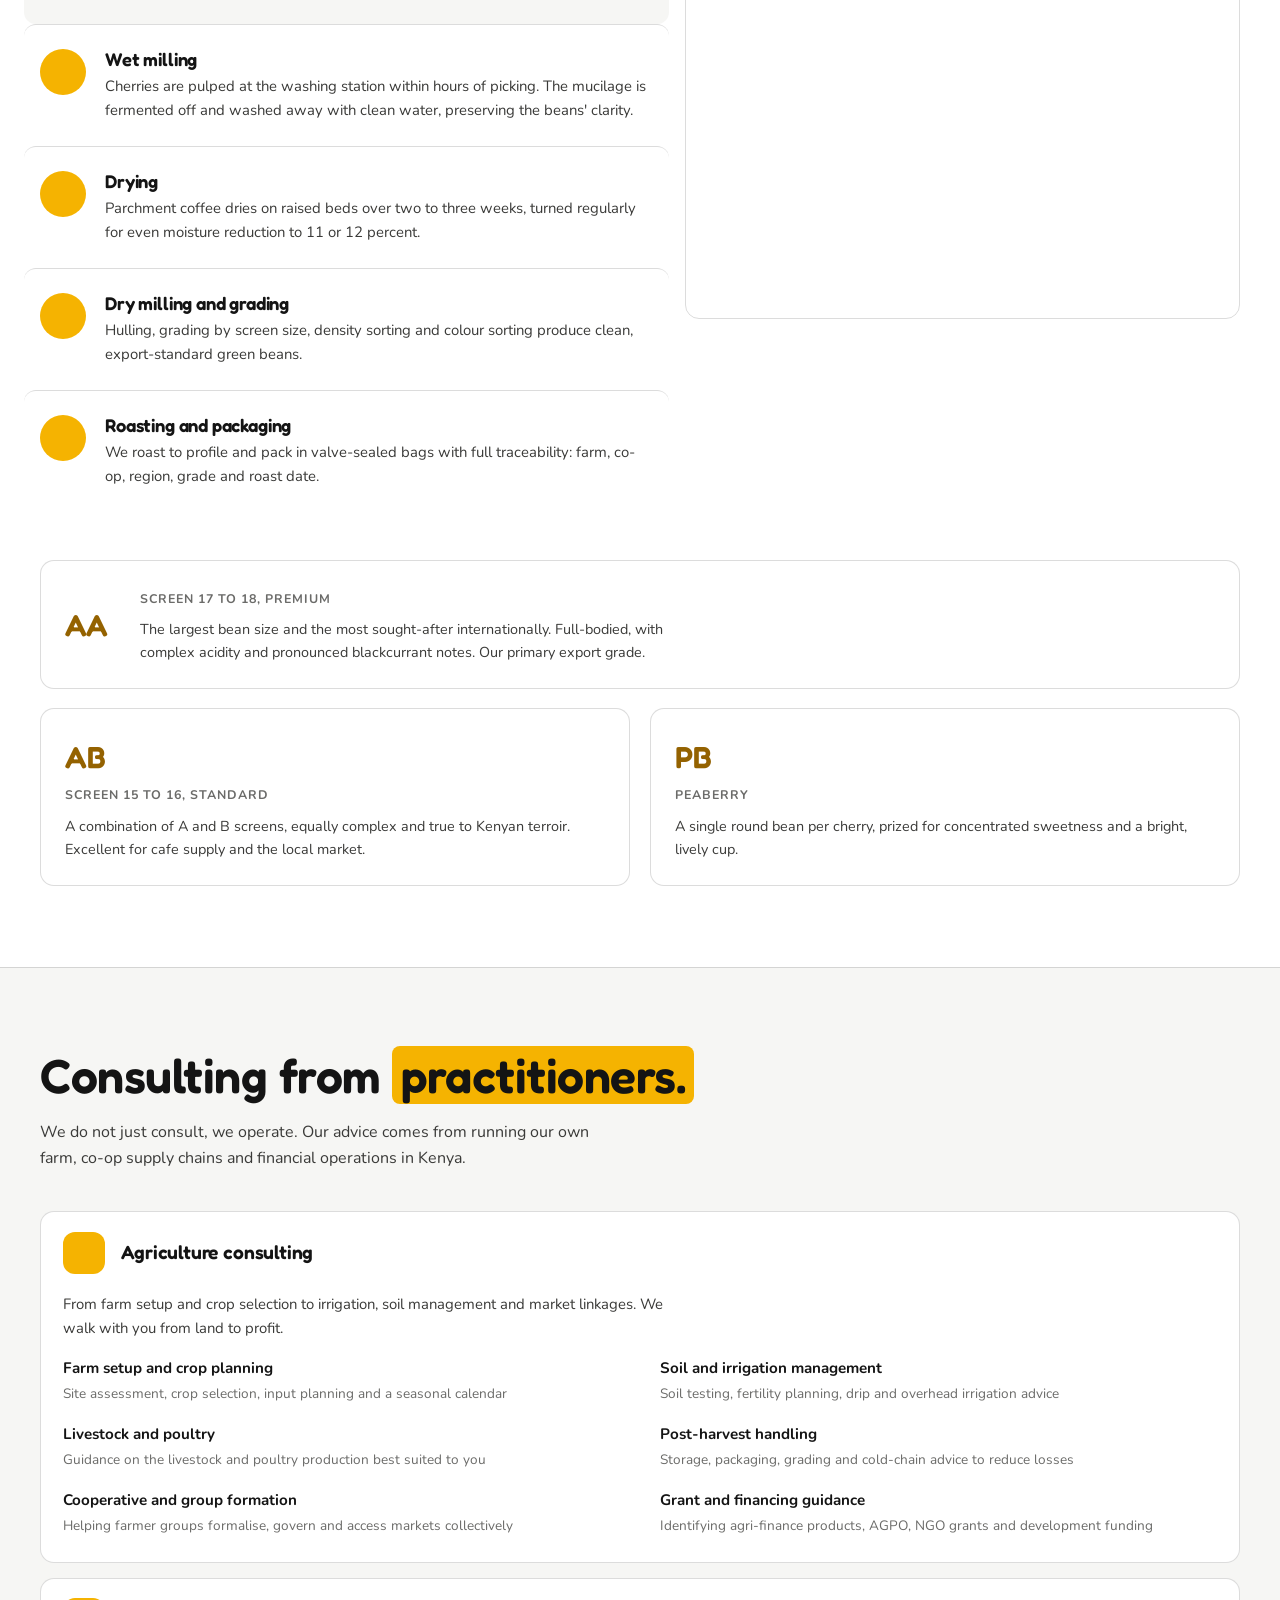
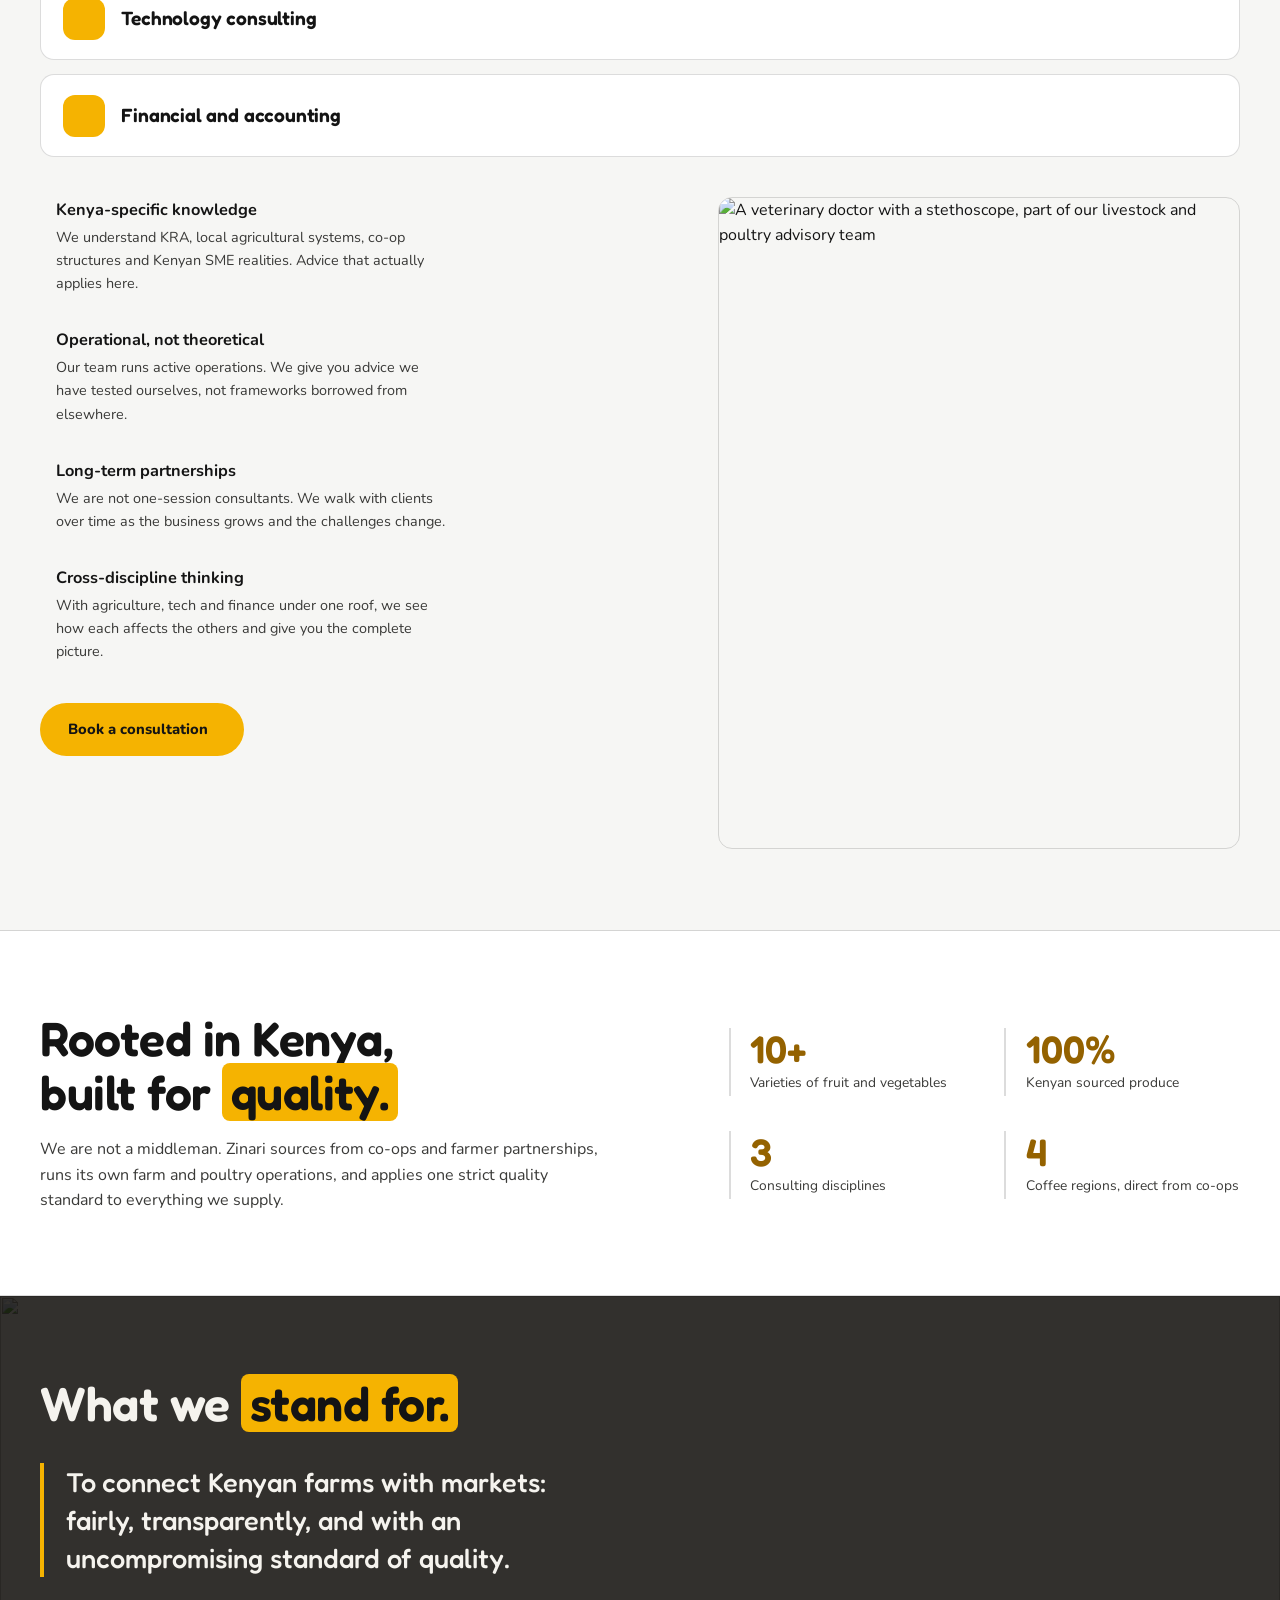
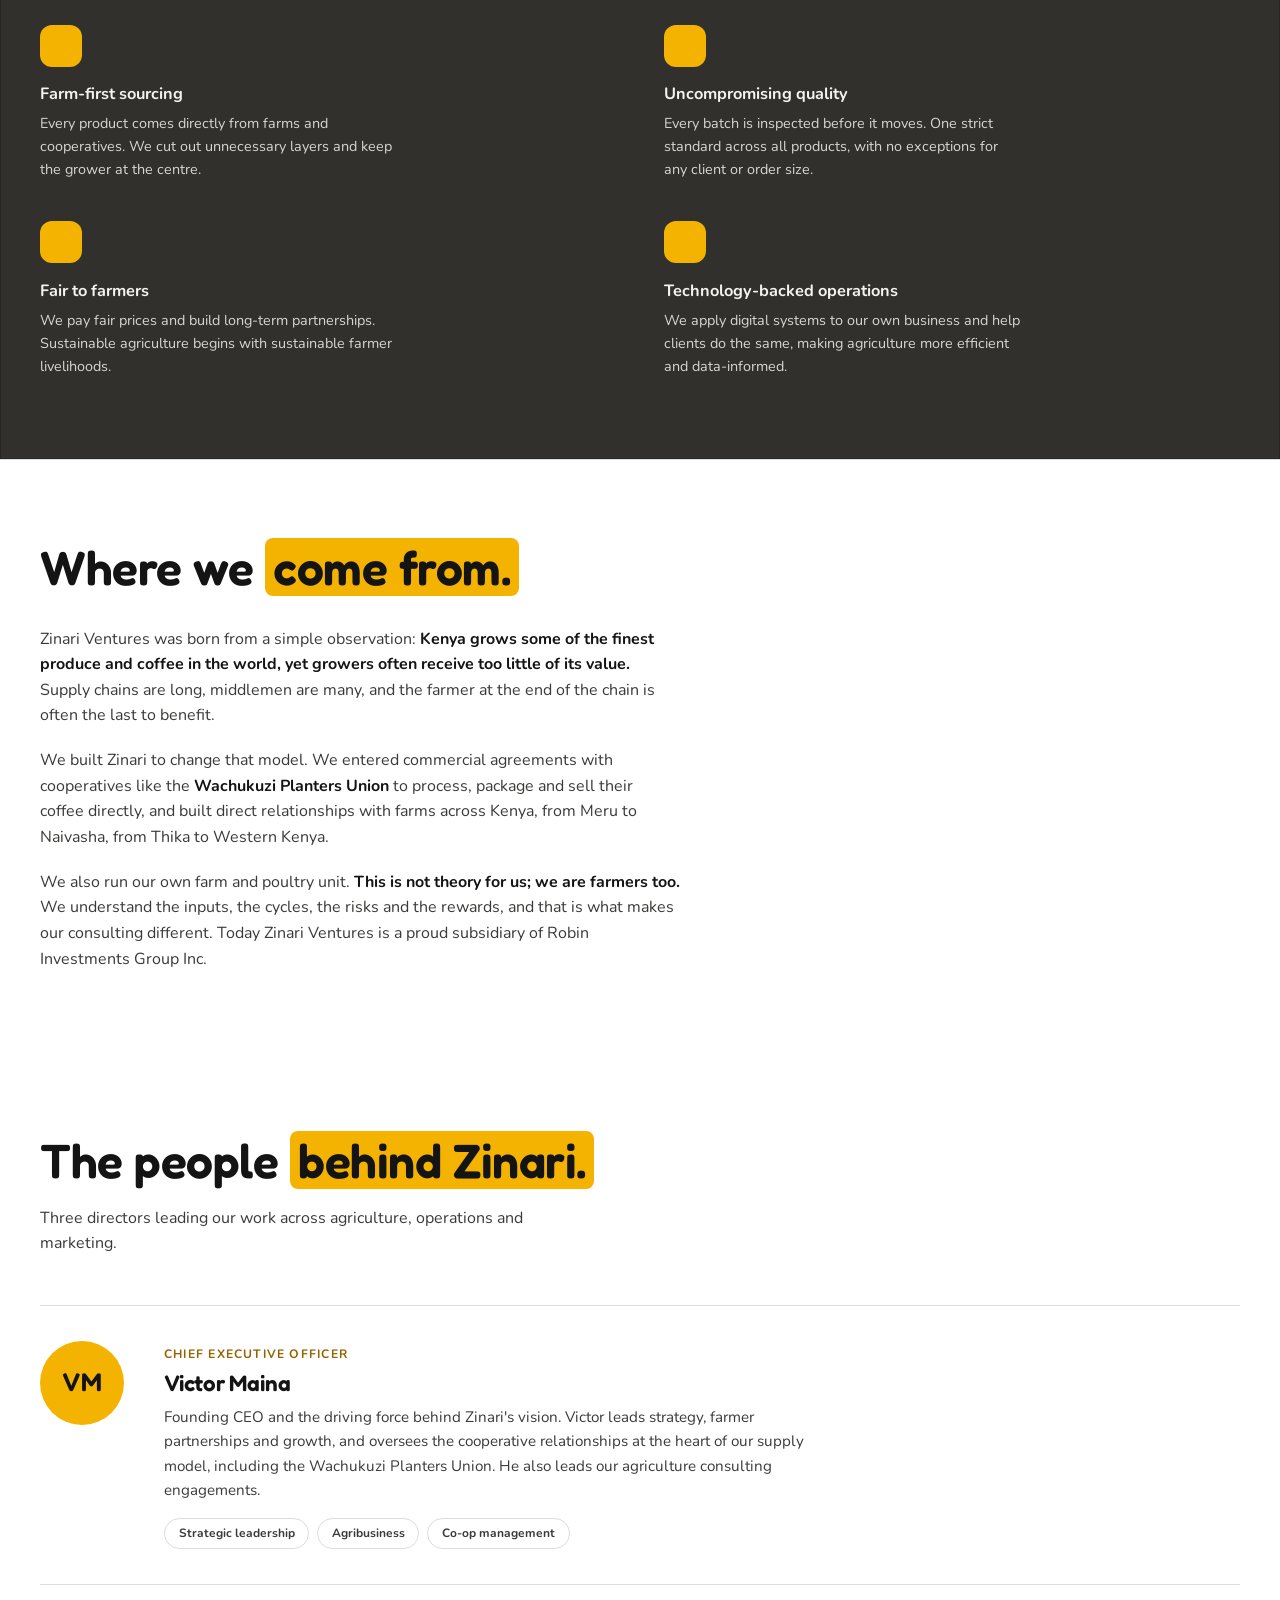
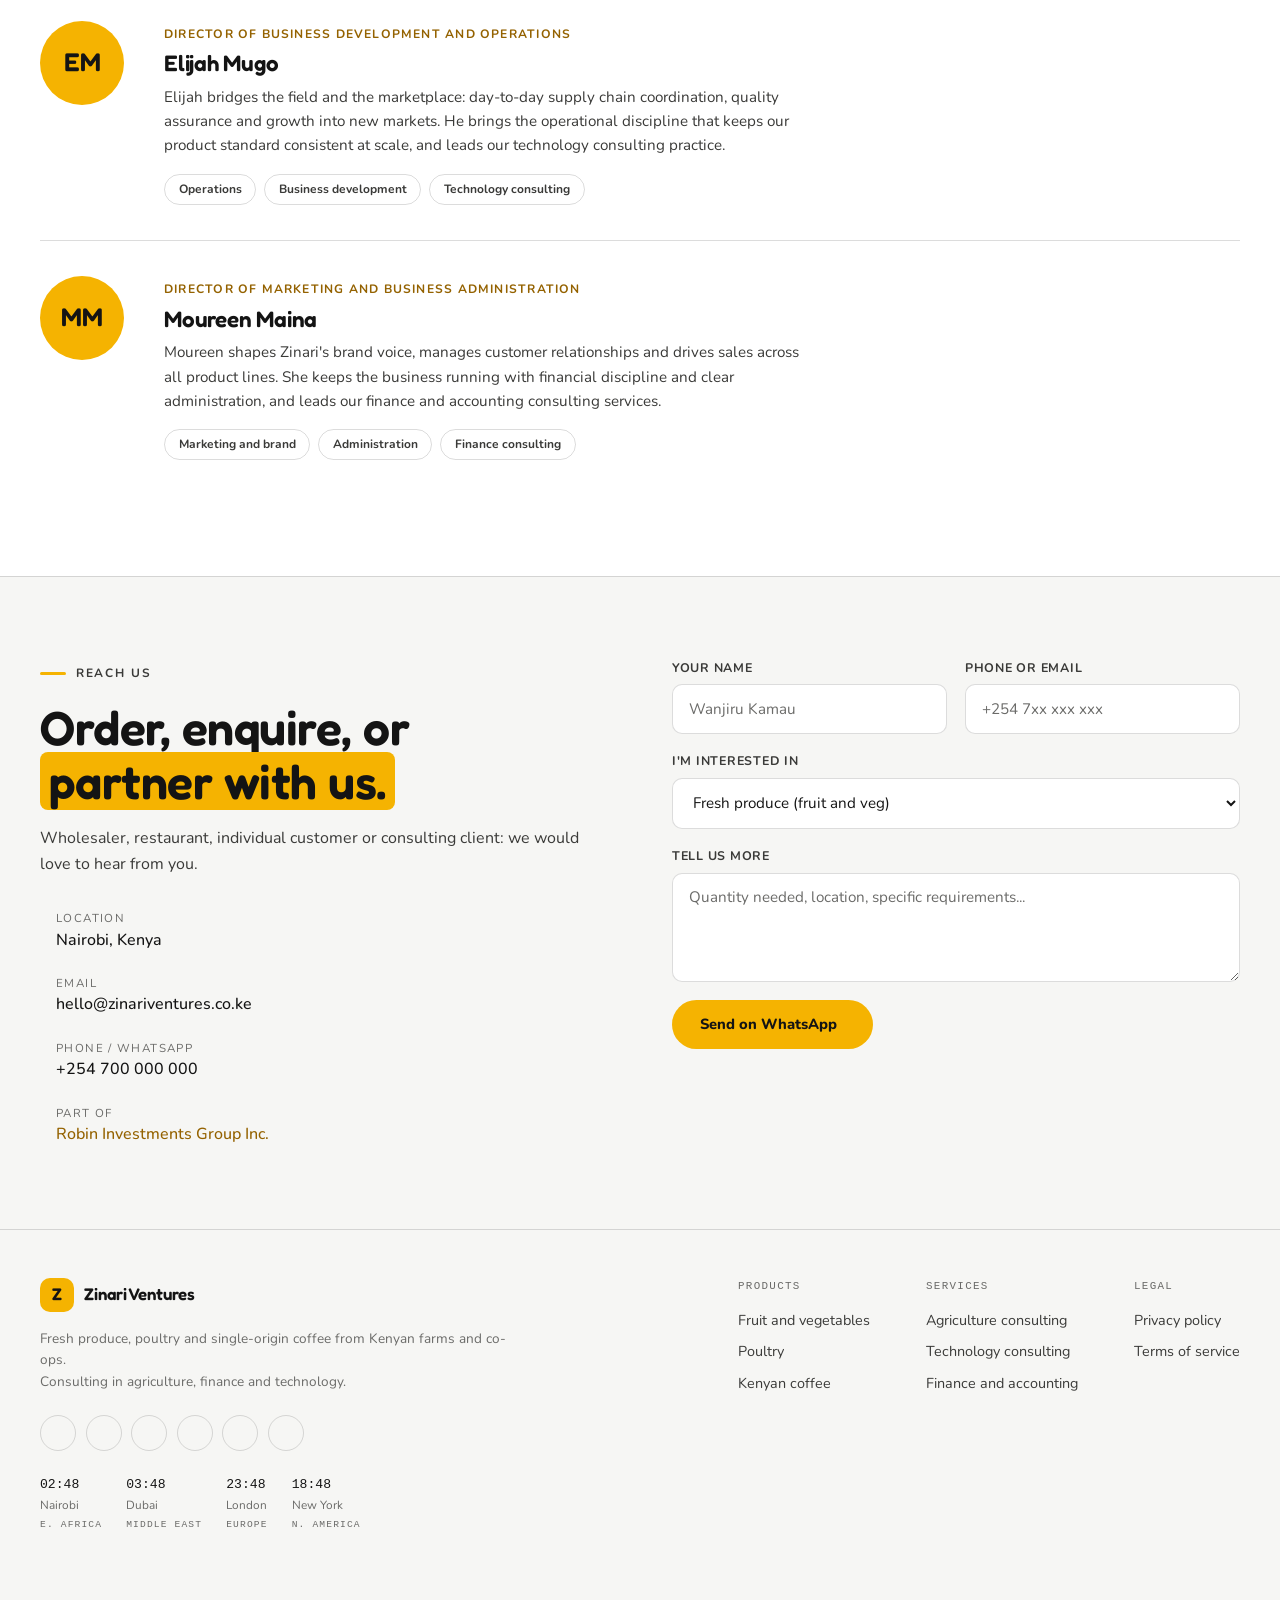
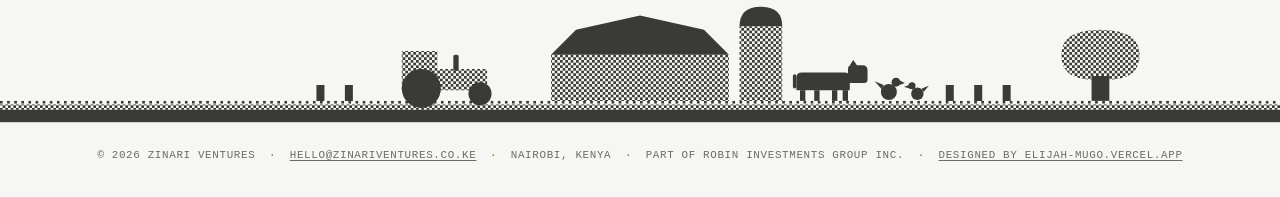
==== commit b1cac1bb: "Add handshake-in-field photo to expert consulting bento cell Co-Authored-By: Claude Fable 5 <noreply" ====
--- a/index.html
+++ b/index.html
@@ -90,7 +90,8 @@
           <p>AA grade single-origin from Central Highlands co-ops, traceable from farm to cup.</p>
         </div>
       </a>
-      <a href="consulting.html" class="cell cell-plain reveal">
+      <a href="consulting.html" class="cell reveal">
+        <img src="https://images.unsplash.com/photo-1500937386664-56d1dfef3854?auto=format&fit=crop&w=1000&h=620&q=80" alt="Two partners shaking hands in a wheat field">
         <div class="cell-body">
           <i class="ph ph-chart-line-up"></i>
           <h3>Expert consulting</h3>
